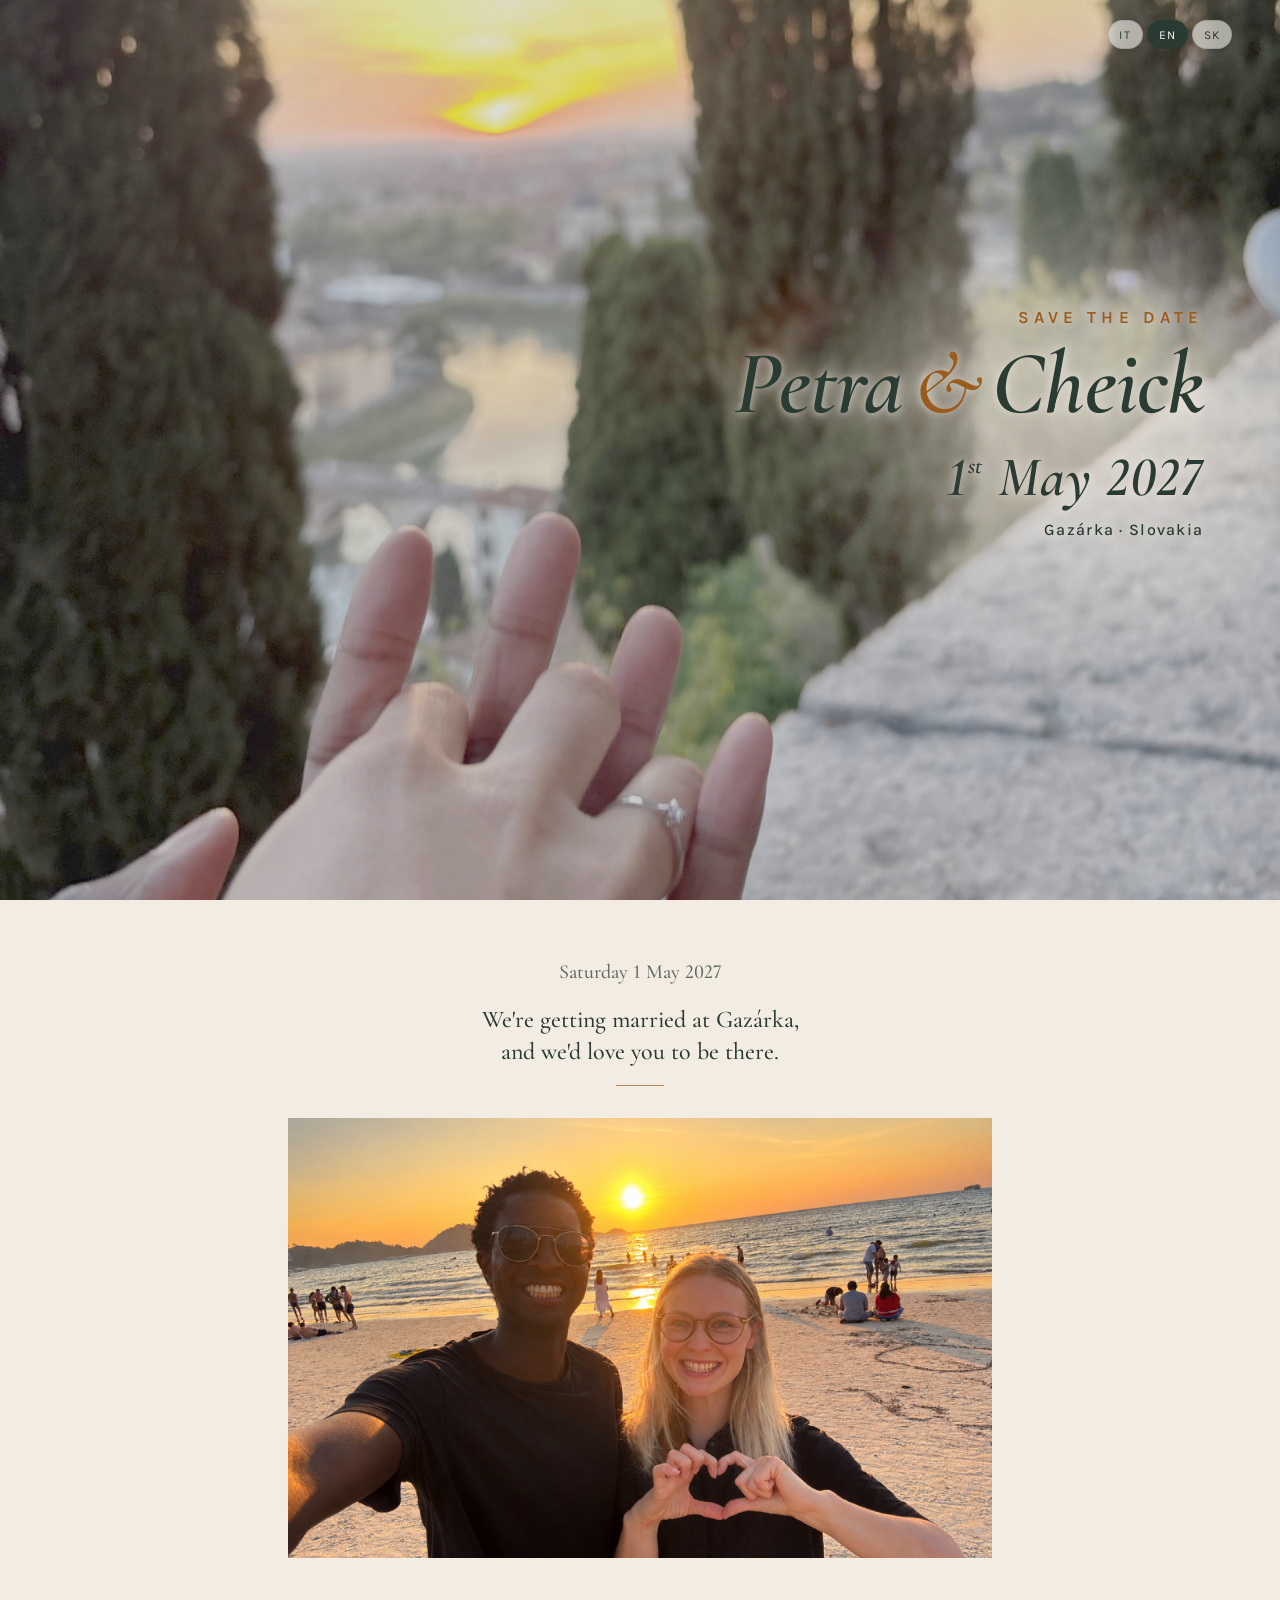
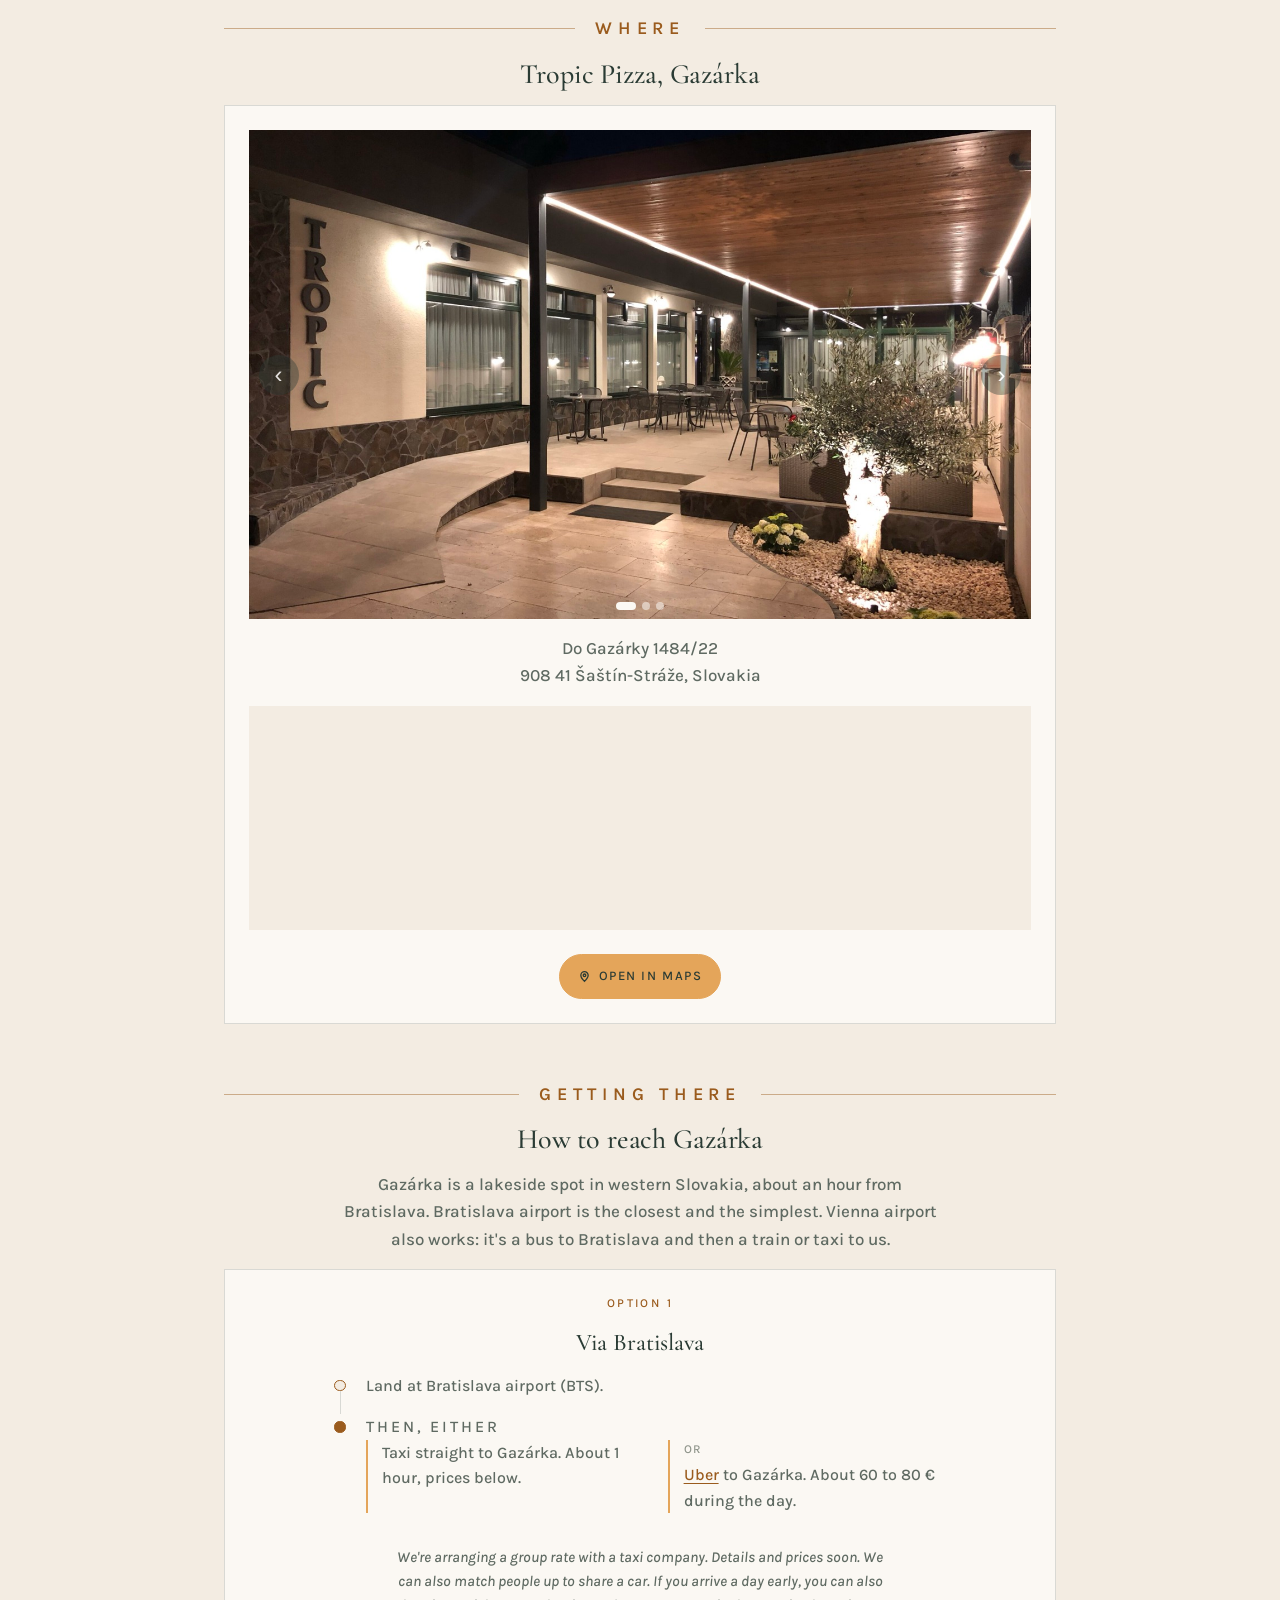
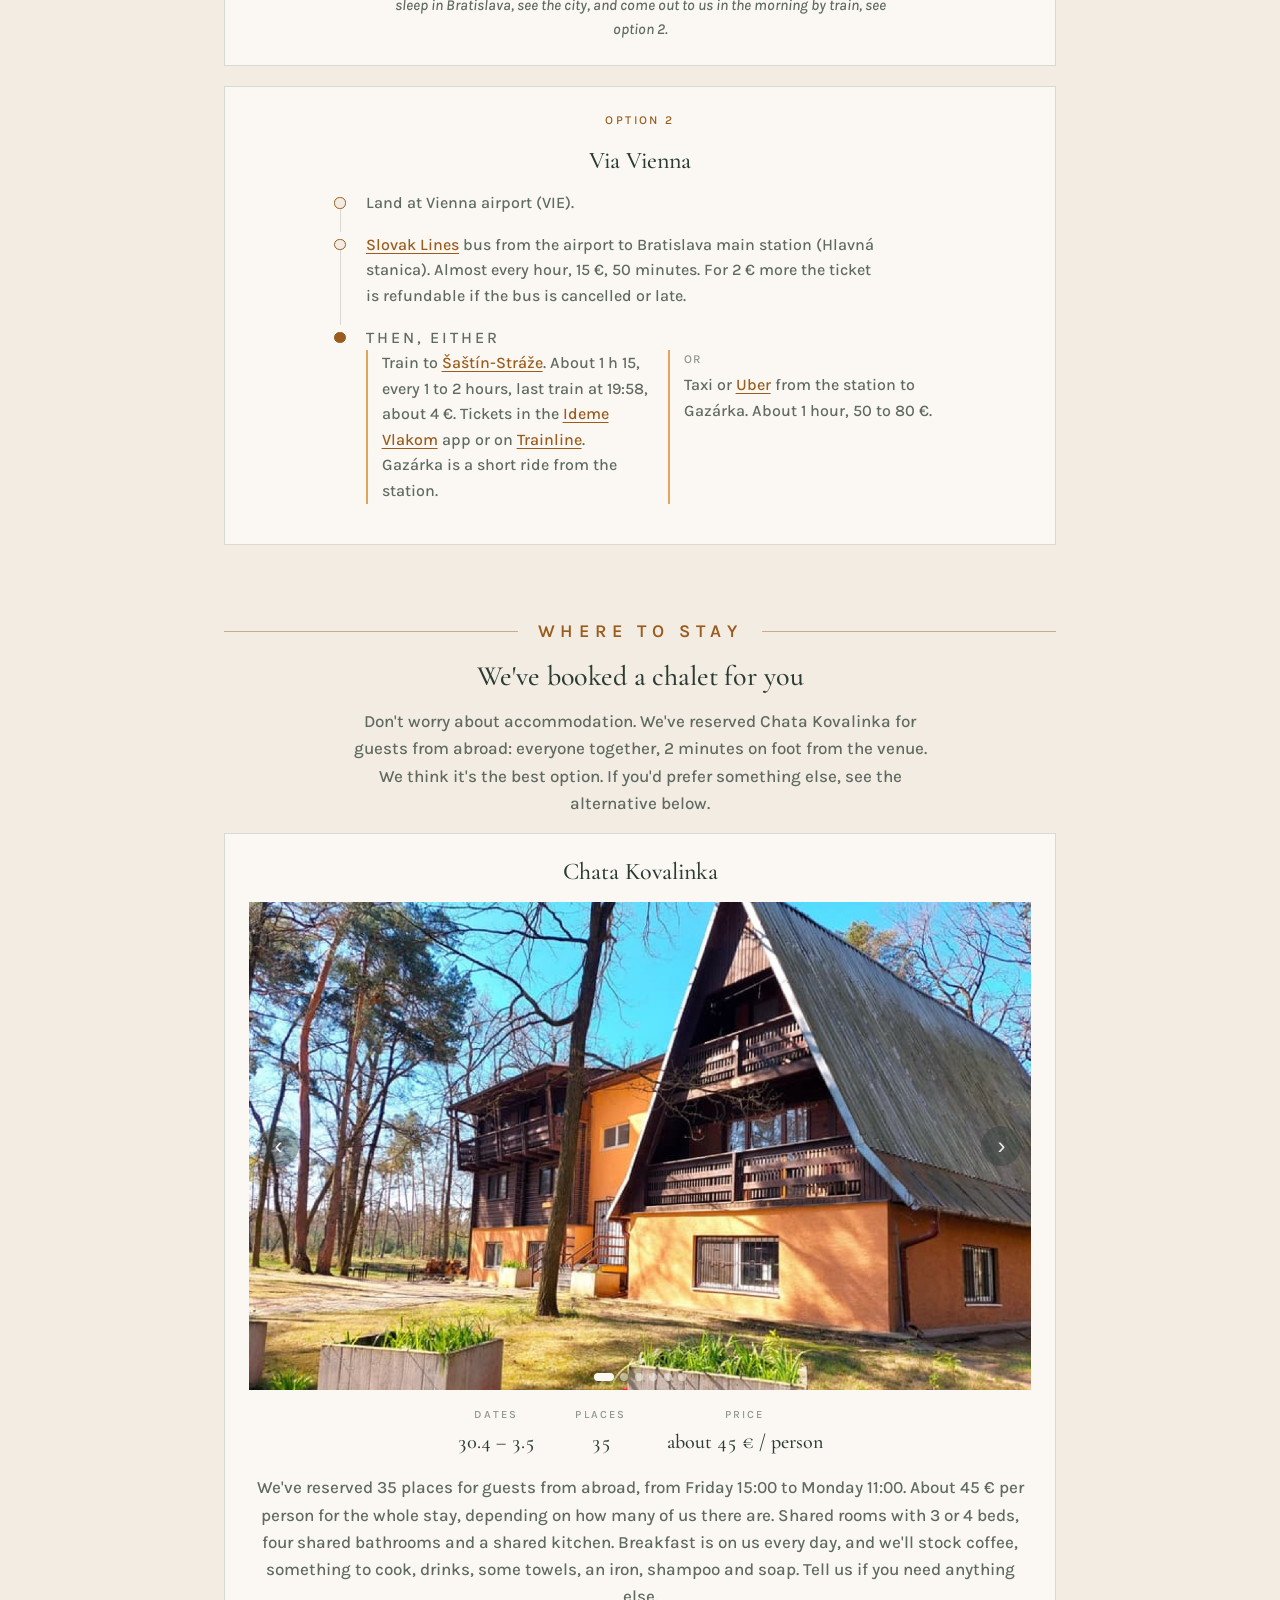
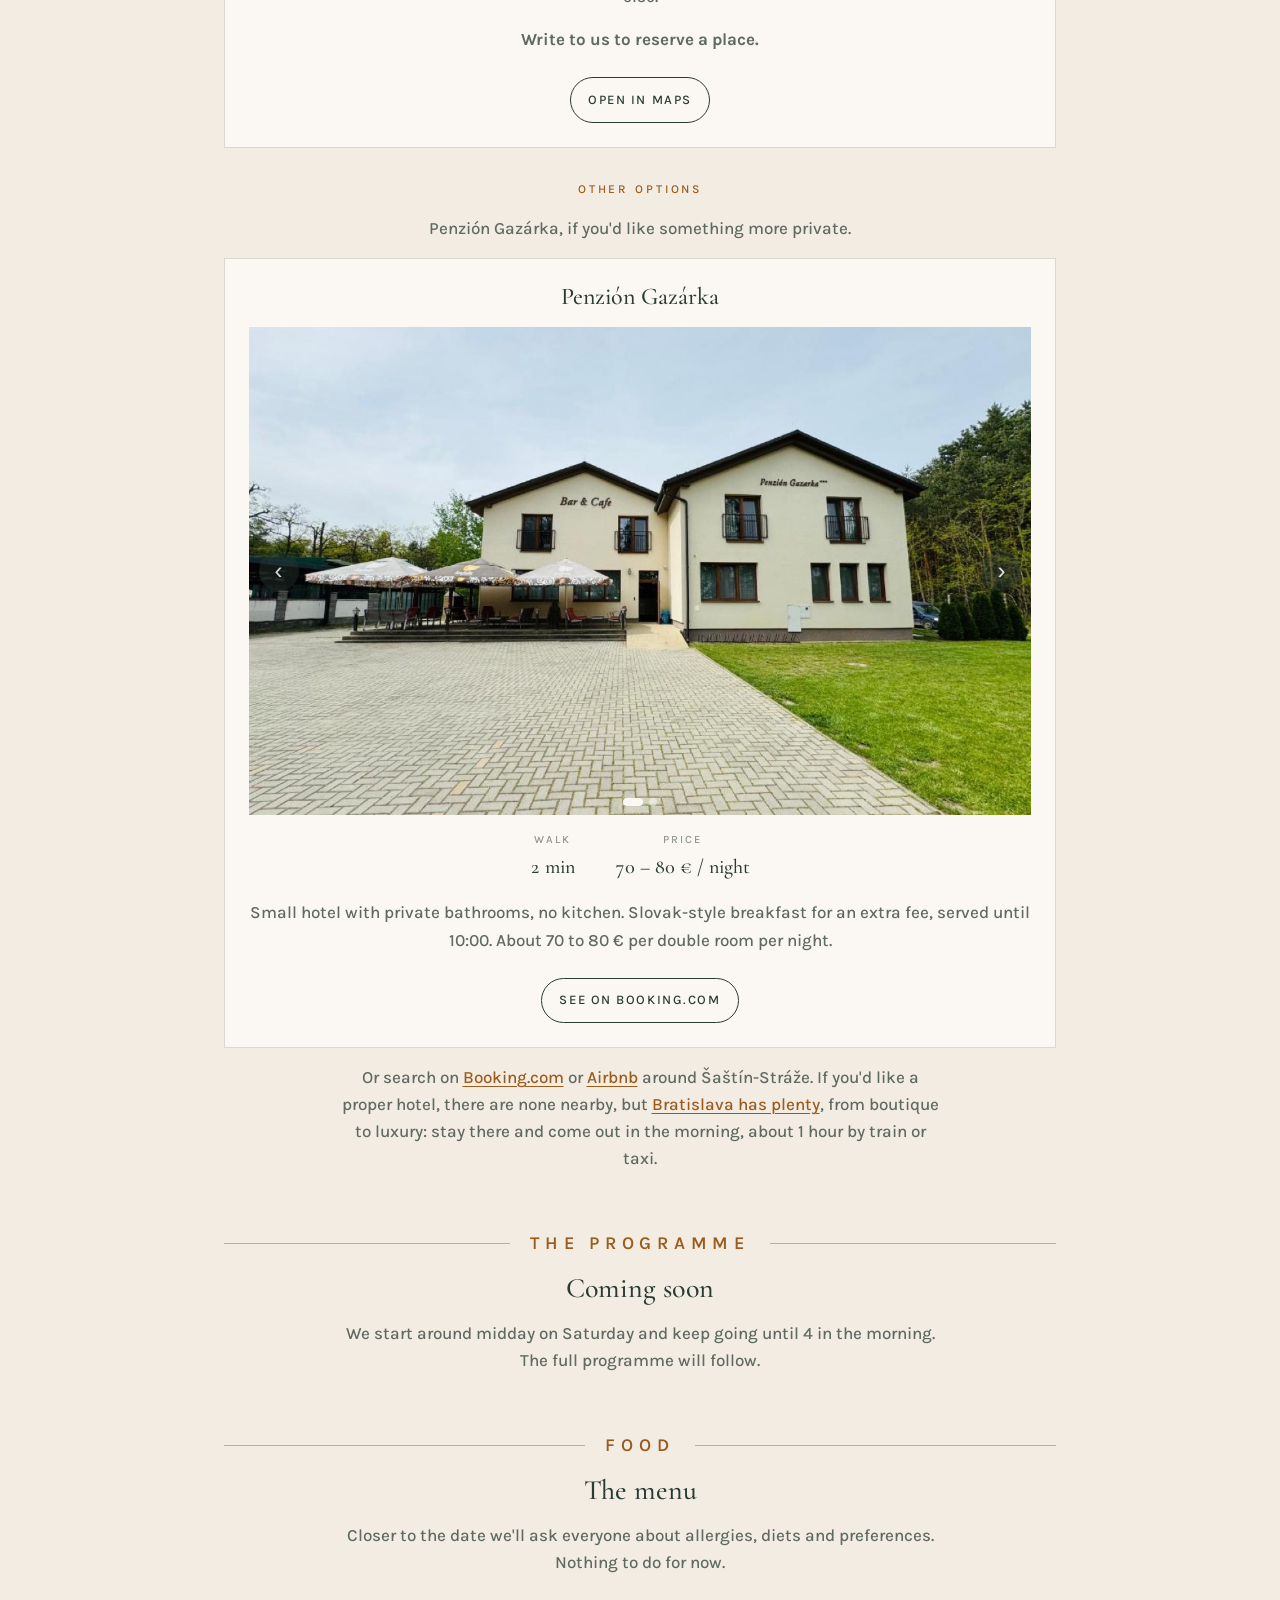
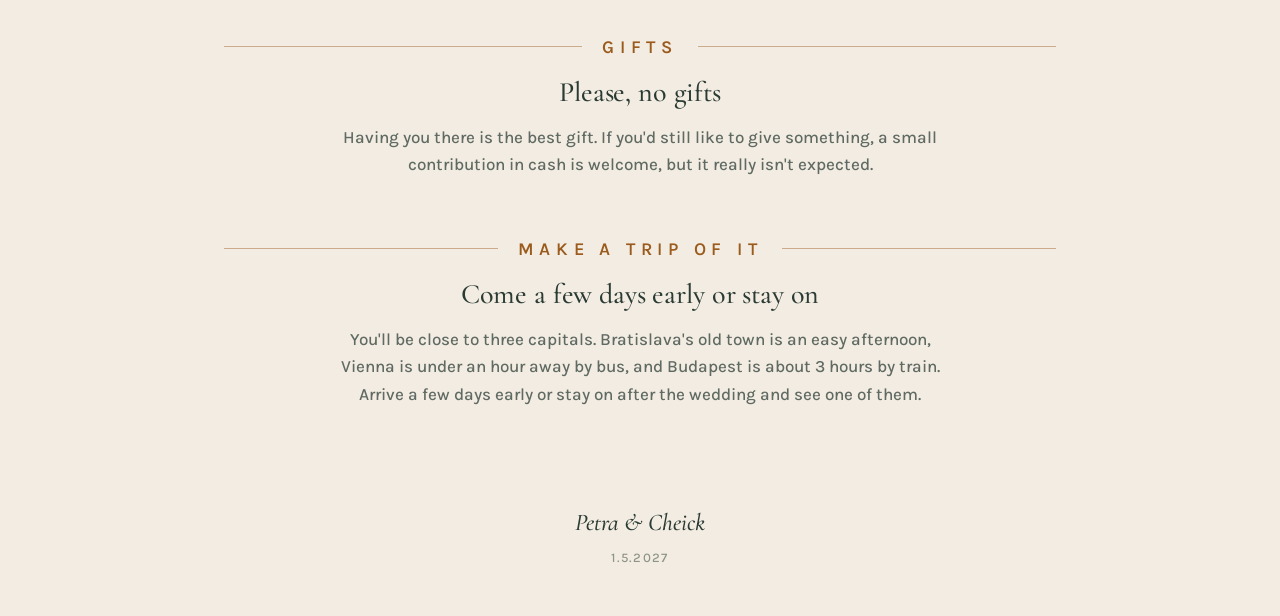
==== index.html @ 66551ebd "Venue, travel, accommodation, programme, menu, dress code and gifts; per-language pages" ====
<!DOCTYPE html>
<html lang="en">
<head>
<meta charset="utf-8">
<meta name="viewport" content="width=device-width, initial-scale=1, viewport-fit=cover">
<!--ARTIFACT-START-->
<title>Petra & Cheick</title>
<link rel="preconnect" href="https://fonts.googleapis.com">
<link rel="stylesheet" href="https://fonts.googleapis.com/css2?family=Cormorant+Garamond:ital,wght@0,400;0,500;0,600;1,400;1,500;1,600&family=Karla:wght@400;500;600&display=swap">
<style>
/* Single light theme by design: sunset over the cypresses. */
:root{
  --mist:#F3ECE2; --paper:#FBF8F3; --ink:#2A3B34; --muted:#5F6A62; --dim:#8E948A;
  --gold:#E4A55A; --gold-ink:#9A5B1D; --line:rgba(42,59,52,.16);
  --display:'Cormorant Garamond',Georgia,'Times New Roman',serif;
  --body:'Karla',system-ui,-apple-system,sans-serif;
  color-scheme:light;
}
*{box-sizing:border-box}
html{height:100%}
body{margin:0;background:var(--mist);color:var(--ink);font-family:var(--body);font-size:1.0625rem;font-weight:500;line-height:1.6;-webkit-font-smoothing:antialiased}
a{color:inherit}
img{max-width:100%}
[hidden]{display:none!important}
figure{margin:0}
.gutter{padding-inline:clamp(16px,5vw,48px)}

.top{position:absolute;inset:0 0 auto 0;z-index:2;display:flex;justify-content:space-between;align-items:center;padding-block:1.25rem;padding-inline:clamp(16px,5vw,48px)}
.mono{font-family:var(--body);font-size:.75rem;font-weight:600;letter-spacing:.18em;text-transform:uppercase;color:var(--muted)}
.langs{display:flex;gap:.25rem}
.langs button{appearance:none;border:1px solid var(--line);background:rgba(251,248,243,.6);color:var(--ink);padding:.4rem .65rem;border-radius:999px;cursor:pointer;font-family:var(--body);font-size:.75rem;letter-spacing:.14em;backdrop-filter:blur(6px)}
.langs button[aria-pressed="true"]{background:var(--ink);color:var(--paper);border-color:var(--ink)}
.langs button:focus-visible,.btn:focus-visible{outline:2px solid var(--gold-ink);outline-offset:2px}

.eyebrow{margin:0;font-family:var(--body);font-size:1.0625rem;font-weight:600;letter-spacing:.3em;text-transform:uppercase;color:var(--gold-ink)}
h1{margin:0;font-family:var(--display);font-weight:600;font-style:italic;font-size:clamp(3.25rem,10vw,6.5rem);line-height:1;letter-spacing:-.01em;text-wrap:balance}
h1 .amp{font-style:italic;font-weight:500;color:var(--gold-ink);padding-inline:.12em}
.date{margin:.75rem 0 0;font-family:var(--display);font-weight:600;font-style:italic;font-size:clamp(2.25rem,6vw,3.5rem);line-height:1;letter-spacing:.02em;font-variant-numeric:lining-nums;font-feature-settings:"lnum" 1}
.date sup{font-size:.42em;vertical-align:baseline;position:relative;top:-.9em;letter-spacing:0;margin-right:.08em}
.place{margin:.25rem 0 0;font-size:1rem;font-weight:500;letter-spacing:.08em;color:var(--muted)}
.long{margin:0;font-family:var(--display);font-size:1.25rem;font-weight:500;color:var(--muted);font-variant-numeric:lining-nums;font-feature-settings:"lnum" 1}

main{max-width:40rem;margin:0 auto;padding-block:3.5rem 4rem;display:grid;gap:3.5rem}
section{display:grid;gap:1rem}
h2{margin:0;font-family:var(--display);font-weight:500;font-size:1.75rem;line-height:1.1;letter-spacing:-.005em;text-wrap:balance;text-align:center}
main section>.label{font-size:1.125rem;letter-spacing:.32em;text-align:center;display:flex;align-items:center;gap:1.25rem}
main section>.label::before,main section>.label::after{content:"";flex:1;height:1px;background:var(--gold-ink);opacity:.45;min-width:1.5rem}
main section>.lead{text-align:center;justify-self:center}
.label{margin:0;font-size:.8125rem;font-weight:600;letter-spacing:.24em;text-transform:uppercase;color:var(--gold-ink)}
.intro{margin:0;font-family:var(--display);font-size:1.5rem;line-height:1.35;font-weight:500;text-align:center;max-width:32ch;justify-self:center;text-wrap:balance}
.rule{width:3rem;height:1px;background:var(--gold-ink);justify-self:center;opacity:.7}
.soon{margin:0;font-weight:500;text-align:center;color:var(--muted);max-width:40ch;justify-self:center}
.photo{display:block;width:100%;height:100%;object-fit:cover}
figcaption{font-size:.75rem;letter-spacing:.2em;text-transform:uppercase;color:var(--dim);margin-top:.75rem;text-align:center}

.stops{list-style:none;margin:.5rem 0 0;padding:0;display:grid}
.stop{display:grid;grid-template-columns:1.25rem minmax(0,1fr);gap:0 1rem;position:relative;padding-bottom:1.75rem}
.stop:last-child{padding-bottom:0}
.stop .dot{width:.7rem;height:.7rem;border-radius:50%;border:1.5px solid var(--gold-ink);background:var(--mist);margin-top:.45rem;justify-self:center;position:relative;z-index:1}
.stop.end .dot{background:var(--gold-ink)}
.stop::before{content:"";position:absolute;left:calc(.625rem - .5px);top:1rem;bottom:0;width:1px;background:var(--line)}
.stop:last-child::before{display:none}
.stop .head{display:flex;flex-wrap:wrap;align-items:baseline;gap:.25rem .6rem}
.stop .code{font-family:var(--display);font-size:1.5rem;font-weight:500;letter-spacing:.04em}
.stop .arrow{color:var(--gold-ink)}
.stop .alt{font-size:.75rem;letter-spacing:.14em;text-transform:uppercase;color:var(--dim)}
.stop p{margin:.15rem 0 0;color:var(--muted);max-width:52ch}
.links{display:flex;flex-wrap:wrap;gap:.6rem;margin-top:.5rem}
.btn{display:inline-flex;align-items:center;gap:.5rem;text-decoration:none;font-size:.8125rem;letter-spacing:.12em;text-transform:uppercase;padding:.7rem 1.1rem;border:1px solid var(--ink);border-radius:999px;color:var(--ink);transition:background .2s,color .2s}
.btn:hover{background:var(--ink);color:var(--paper)}
.btn.primary{background:var(--gold);color:var(--ink);border-color:var(--gold)}
.btn.primary:hover{background:var(--gold-ink);border-color:var(--gold-ink);color:var(--paper)}
.btn svg{width:1em;height:1em}
.card{border:1px solid var(--line);background:var(--paper);padding:1.5rem;display:grid;gap:1rem}
.card .name{margin:0;font-family:var(--display);font-size:1.75rem;font-weight:400}
.facts{display:flex;flex-wrap:wrap;gap:1rem 2.5rem;margin:0;padding:0}
.facts div{display:grid;gap:.15rem}
.facts dt{font-size:.6875rem;letter-spacing:.2em;text-transform:uppercase;color:var(--dim);margin:0}
.facts dd{margin:0;font-family:var(--display);font-size:1.5rem;font-variant-numeric:tabular-nums}
.card p{margin:0;color:var(--muted)}

/* Details: venue, travel options, stay cards */
.lead{margin:0;color:var(--muted);max-width:60ch}
.sub{margin:1rem 0 0;font-size:.75rem;letter-spacing:.24em;text-transform:uppercase;color:var(--gold-ink)}
.addr{margin:0;color:var(--muted);text-align:center}
.card{text-align:center}
.card .facts,.card .links{justify-content:center}
.opt .stops{text-align:left;max-width:62ch;margin-inline:auto;width:100%}
.opt .note{text-align:center;max-width:62ch;margin-inline:auto}
main section>.lead,main section>.sub{text-align:center;justify-self:center}
.map{width:100%;height:14rem;overflow:hidden;background:var(--mist)}
.map iframe{display:block;width:100%;height:100%;border:0}
.two{display:grid;gap:1.25rem}
.opt h3,.stay h3{margin:0;font-family:var(--display);font-weight:500;font-size:1.5rem;line-height:1.15}
.opt .kicker{margin:0;font-size:.75rem;letter-spacing:.2em;text-transform:uppercase;color:var(--gold-ink)}
.opt .stops{margin-top:0}
.opt .stop{padding-bottom:1rem}
.opt .stop p{font-size:1rem}
.note{margin:0;font-size:.9375rem;color:var(--dim);font-style:italic}
.either{margin:.1rem 0 .5rem;font-size:.75rem;letter-spacing:.18em;text-transform:uppercase;color:var(--gold-ink)}
.branches{display:grid;gap:.75rem}
.branch{position:relative;border-left:2px solid var(--gold);padding-left:.85rem}
.branch p{margin:0}
.orw{display:block;font-size:.75rem;letter-spacing:.14em;text-transform:uppercase;color:var(--dim);margin-bottom:.2rem}
@media (min-width:641px){.branches{grid-template-columns:1fr 1fr;gap:1.25rem}}
.opt a,.lead a{color:var(--gold-ink);text-decoration-thickness:1px;text-underline-offset:3px}
.strip{display:grid;grid-template-columns:repeat(3,minmax(0,1fr));gap:.4rem}
.strip img{display:block;width:100%;aspect-ratio:1;object-fit:cover}
.strip.n2{grid-template-columns:repeat(2,minmax(0,1fr))}
.strip.n1{grid-template-columns:1fr}
.strip.n1 img{aspect-ratio:3/2}
.slides{display:block;position:relative;aspect-ratio:16/10;overflow:hidden;background:var(--mist)}
.slides img{position:absolute;inset:0;width:100%;height:100%;aspect-ratio:auto;object-fit:cover;opacity:0;transition:opacity .8s ease}
.slides img.on{opacity:1}
.dots{position:absolute;left:0;right:0;bottom:.6rem;display:flex;justify-content:center;gap:.4rem;z-index:1}
.dots button{appearance:none;border:0;width:.5rem;height:.5rem;border-radius:999px;background:rgba(251,248,243,.55);padding:0;cursor:pointer}
.dots button.on{background:var(--paper);width:1.25rem}
.sl-nav{position:absolute;top:50%;transform:translateY(-50%);z-index:1;appearance:none;border:0;width:2.5rem;height:2.5rem;border-radius:999px;background:rgba(42,59,52,.45);color:#fff;font-size:1.5rem;line-height:1;display:grid;place-items:center;cursor:pointer;opacity:.85}
.sl-nav:hover{background:rgba(42,59,52,.7)}
.sl-prev{left:.6rem}.sl-next{right:.6rem}
@media (prefers-reduced-motion:reduce){.slides img{transition:none}}
.strip.n2 img{aspect-ratio:3/2}
.venue-strip{grid-template-columns:repeat(3,minmax(0,1fr));gap:.5rem}
.venue-strip img{aspect-ratio:3/2}
.strip img{cursor:zoom-in}
.lightbox{position:fixed;inset:0;z-index:50;background:rgba(20,30,27,.9);display:grid;place-items:center;padding:1rem;cursor:zoom-out}
.lightbox img{max-width:100%;max-height:100%;object-fit:contain;box-shadow:0 20px 60px rgba(0,0,0,.5)}
.lightbox button{position:absolute;appearance:none;border:0;background:rgba(251,248,243,.15);color:#fff;width:2.75rem;height:2.75rem;border-radius:999px;font-size:1.5rem;line-height:1;cursor:pointer;display:grid;place-items:center}
.lightbox button:hover{background:rgba(251,248,243,.3)}
.lb-close{top:calc(env(safe-area-inset-top,0px) + .75rem);right:.75rem}
.lb-nav{top:50%;transform:translateY(-50%)}
.lb-prev{left:.75rem}.lb-next{right:.75rem}
.lb-count{position:absolute;bottom:calc(env(safe-area-inset-bottom,0px) + 1rem);left:50%;transform:translateX(-50%);color:rgba(255,255,255,.8);font-size:.8125rem;letter-spacing:.14em}
.lightbox img{user-select:none;-webkit-user-drag:none;touch-action:pan-y}
@media (max-width:640px){
  h2{font-size:1.5rem}
  main section>.label{font-size:.9375rem;gap:.75rem;letter-spacing:.24em}
  .venue-strip{grid-template-columns:1fr 1fr}
  .venue-strip img:first-child{grid-column:1/-1;aspect-ratio:16/10}
  .strip.n2{grid-template-columns:1fr}
}
.stay .facts dd{font-size:1.25rem}

footer{font-variant-numeric:lining-nums;font-feature-settings:"lnum" 1;text-align:center;padding-block:2rem 3rem;display:grid;gap:.35rem;color:var(--dim);font-size:.8125rem;letter-spacing:.1em}
footer .n{font-family:var(--display);font-size:1.5rem;font-style:italic;color:var(--ink);letter-spacing:0}
@media (max-width:480px){ .card{padding:1.25rem} }

/* Hero. Phones: the ring photo fills the screen with the text on the sky.
   Wider screens: text centred on the left, the whole ring photo on the right. */
.hero{position:relative;height:100vh;height:100svh;min-height:34rem;display:grid;align-content:start;justify-items:center;text-align:center;overflow:hidden;isolation:isolate}
.hero .pic{position:absolute;inset:0;margin:0;z-index:-2}
.hero .bg{display:block;width:100%;height:100%;object-fit:cover;object-position:50% 100%}
.hero::before{content:"";position:absolute;inset:0;z-index:-1;background:linear-gradient(180deg,rgba(243,236,226,.9) 0%,rgba(243,236,226,.6) 24%,rgba(243,236,226,0) 46%)}
.hero .place{color:var(--ink)}
.hero .inner{padding-block:5.5rem 0;display:grid;gap:.5rem;justify-items:center;text-shadow:0 0 28px rgba(243,236,226,.95),0 0 10px rgba(243,236,226,.8)}
main.wide{max-width:58rem}
.pair{display:grid;gap:2rem}
.pair .text{display:grid;gap:1rem;justify-items:center;text-align:center}
/* Phones: ring hero with the names, info, beach photo, signature.
   Wide: beach hero with the names, ring photo beside the info, signature. */
.pair .ring{display:none}
main .beach{aspect-ratio:4/3;overflow:hidden}
@media (min-width:641px){
  .hero{align-content:center;justify-items:end;text-align:right}
  .hero::before{background:radial-gradient(ellipse 26% 30% at 84% 47%,rgba(243,236,226,.6) 0%,rgba(243,236,226,.3) 55%,rgba(243,236,226,0) 100%)}
  .hero .inner{padding:0 clamp(2rem,6vw,6rem) 6vh 0;max-width:40rem;justify-items:end}
  .hero h1{font-size:clamp(3.25rem,7vw,6rem)}
  .hero .bg{filter:brightness(1.2) saturate(1.08)}
  .top .mono{display:none}
  .top{justify-content:flex-end}
  main .beach{display:none}
  .pair{grid-template-columns:1fr;gap:2rem}
  .pair .ring{display:block;aspect-ratio:16/10;overflow:hidden;order:1;width:100%;max-width:44rem;margin-inline:auto}
  .pair .text{justify-items:center;text-align:center}
  .two{grid-template-columns:1fr 1fr;align-items:start}
  #options{grid-template-columns:1fr}
  #stays,#stays2{grid-template-columns:1fr}
  #stays .strip{grid-template-columns:repeat(6,minmax(0,1fr))}
}
</style>
</head><body>
<header class="top">
  <span class="mono" id="topNames"></span>
  <nav class="langs" id="langs" aria-label="Language">
    <button type="button" data-lang="it" aria-pressed="false">IT</button>
    <button type="button" data-lang="en" aria-pressed="false">EN</button>
    <button type="button" data-lang="sk" aria-pressed="false">SK</button>
  </nav>
</header>

<section class="hero">
  <div class="inner gutter">
    <p class="eyebrow" data-t="eyebrow"></p>
    <h1 id="names"></h1>
    <p class="date" id="dateShort"></p>
    <p class="place" data-t="place"></p>
  </div>
  <figure class="pic"><img class="bg" src="img/sunset.jpg" alt=""></figure>
</section>

<main class="gutter wide">
  <section class="pair">
    <figure class="ring"><img class="photo" src="img/beach-fixed.jpg" alt=""></figure>
    <div class="text">
      <p class="long" id="dateLong"></p>
      <p class="intro" data-t="intro"></p>
      <div class="rule"></div>
    </div>
  </section>
  <figure class="beach"><img class="photo" src="img/beach-fixed.jpg" alt=""></figure>

  <section id="venue">
    <p class="label" data-t="venueLabel"></p>
    <h2 data-t="venueTitle"></h2>
    <div class="card">
      <div class="strip slides"><img src="img/venue-3.jpg" alt="" class="on"><img src="img/venue-1.jpg" alt="" loading="lazy"><img src="img/venue-2.jpg" alt="" loading="lazy"><button type="button" class="sl-nav sl-prev" aria-label="Previous">‹</button><button type="button" class="sl-nav sl-next" aria-label="Next">›</button><div class="dots"><button type="button" data-k="0" class="on" aria-label="1"></button><button type="button" data-k="1" aria-label="2"></button><button type="button" data-k="2" aria-label="3"></button></div></div>
      <p class="addr">Do Gazárky 1484/22<br>908 41 Šaštín-Stráže, Slovakia</p>
      <div class="map"><iframe src="https://www.google.com/maps/embed?pb=!1m18!1m12!1m3!1d2636.945139413708!2d17.134140143382478!3d48.63003185480088!2m3!1f0!2f0!3f0!3m2!1i1024!2i768!4f13.1!3m3!1m2!1s0x476ccec754f8be9d%3A0x29570f6d9a2a2ad!2sTropic%20Pizza!5e0!3m2!1sen!2sat!4v1792331296991!5m2!1sen!2sat" loading="lazy" referrerpolicy="strict-origin-when-cross-origin" allowfullscreen title="Map"></iframe></div>
      <div class="links"><a class="btn primary" id="mapVenue" target="_blank" rel="noopener"><svg viewBox="0 0 16 16" fill="none" stroke="currentColor" stroke-width="1.6"><path d="M8 14s-4.5-4.2-4.5-7.5a4.5 4.5 0 0 1 9 0C12.5 9.8 8 14 8 14z"/><circle cx="8" cy="6.5" r="1.6"/></svg><span data-t="mapBtn"></span></a></div>
    </div>
  </section>

  <section id="travel" class="abroad">
    <p class="label" data-t="travelLabel"></p>
    <h2 data-t="travelTitle"></h2>
    <p class="lead" data-t="travelIntro"></p>
    <div class="two" id="options"></div>
    <div class="links" hidden>
      <a class="btn" id="stationLink" target="_blank" rel="noopener"><svg viewBox="0 0 16 16" fill="none" stroke="currentColor" stroke-width="1.6"><path d="M8 14s-4.5-4.2-4.5-7.5a4.5 4.5 0 0 1 9 0C12.5 9.8 8 14 8 14z"/><circle cx="8" cy="6.5" r="1.6"/></svg><span data-t="stationBtn"></span></a>
    </div>
    <p class="lead" data-t="travelOutro"></p>
  </section>

  <section id="local" class="local">
    <p class="label" data-t="travelLabel"></p>
    <h2 data-t="travelTitle"></h2>
    <p class="lead" id="localTravel"></p>
    <div class="links" hidden><a class="btn primary" id="stationLink2" target="_blank" rel="noopener"><svg viewBox="0 0 16 16" fill="none" stroke="currentColor" stroke-width="1.6"><path d="M8 14s-4.5-4.2-4.5-7.5a4.5 4.5 0 0 1 9 0C12.5 9.8 8 14 8 14z"/><circle cx="8" cy="6.5" r="1.6"/></svg><span data-t="stationBtn"></span></a></div>
  </section>

  <section id="stay">
    <p class="label" data-t="stayLabel"></p>
    <h2 data-t="stayTitle"></h2>
    <p class="lead abroad" data-t="stayIntro"></p>
    <div class="two" id="stays"></div>
    <p class="sub abroad" data-t="stayAlt"></p>
    <p class="lead abroad" id="stayAltText"></p>
    <div class="two" id="stays2"></div>
    <p class="lead abroad" id="stayMore"></p>
  </section>

  <section id="program">
    <p class="label" data-t="progLabel"></p>
    <h2 data-t="progTitle"></h2>
    <p class="lead" data-t="progText"></p>
  </section>

  <section id="menu">
    <p class="label" data-t="menuLabel"></p>
    <h2 data-t="menuTitle"></h2>
    <p class="lead" data-t="menuText"></p>
  </section>

  <section id="gifts">
    <p class="label" data-t="giftLabel"></p>
    <h2 data-t="giftTitle"></h2>
    <p class="lead" data-t="giftText"></p>
  </section>

  <section id="ideas" class="abroad">
    <p class="label" data-t="ideasLabel"></p>
    <h2 data-t="ideasTitle"></h2>
    <p class="lead" data-t="ideasText"></p>
  </section>
</main>

<div class="lightbox" id="lightbox" hidden><button type="button" class="lb-close" id="lbClose" aria-label="Close">×</button><button type="button" class="lb-nav lb-prev" id="lbPrev" aria-label="Previous">‹</button><img id="lbImg" src="" alt=""><button type="button" class="lb-nav lb-next" id="lbNext" aria-label="Next">›</button><span class="lb-count" id="lbCount"></span></div>

<footer>
  <span class="n" id="fNames"></span>
  <span id="fDate"></span>
</footer>

<script>
// ---- Edit these ----
const CONFIG = {
  names: ["Petra", "Cheick"],
  date: new Date(2027, 4, 1),            // 1 May 2027 (month is 0-based)
  maps: {
    venue: "https://maps.app.goo.gl/35SjaaBctbu8KHAPA",
    station: "https://maps.app.goo.gl/YXfyM3RzLKd5Nks98",
    kovalinka: "https://maps.app.goo.gl/BATRRxTWzp5rVxjc9"
  },
  booking: { penzion: "https://www.booking.com/Share-Sb28KL" },
  photos: {
    chata: ["img/chata-1.jpg","img/chata-2.jpg","img/chata-3.jpg","img/chata-4.jpg","img/chata-5.jpg","img/chata-6.jpg"],
    penzion: ["img/penzion-1.jpg","img/penzion-2.jpg"]
  }
};
const T = {
  en:{ locale:"en-GB", eyebrow:"Save the date", dateHero:"1<sup>st</sup> May 2027", place:"Gazárka · Slovakia",
    intro:"We're getting married at Gazárka, and we'd love you to be there.",
    mapBtn:"Open in Maps", orLabel:"Then, either", orWord:"or", bookBtn:"See on Booking.com", stationBtn:"Train station in Maps",
    venueLabel:"Where", venueTitle:"Tropic Pizza, Gazárka",
    giftLabel:"Gifts", giftTitle:"Please, no gifts", giftText:"Having you there is the best gift. If you'd still like to give something, a small contribution in cash is welcome, but it really isn't expected.",
    progLabel:"The programme", progTitle:"Coming soon", progText:"We start around midday on Saturday and keep going until 4 in the morning. The full programme will follow.",
    menuLabel:"Food", menuTitle:"The menu", menuText:"Closer to the date we'll ask everyone about allergies, diets and preferences. Nothing to do for now.",
    travelLabel:"Getting there", travelTitle:"How to reach Gazárka",
    travelIntro:"Gazárka is a lakeside spot in western Slovakia, about an hour from Bratislava. Bratislava airport is the closest and the simplest. Vienna airport also works: it's a bus to Bratislava and then a train or taxi to us.",
    opt1:{ kicker:"Option 1", title:"Via Bratislava",
      steps:[
        "Land at Bratislava airport (BTS).",
        {or:[
          "Taxi straight to Gazárka. About 1 hour, prices below.",
          "<a href='https://www.uber.com' target='_blank' rel='noopener'>Uber</a> to Gazárka. About 60 to 80 € during the day."
        ]}
      ],
      note:"We're arranging a group rate with a taxi company. Details and prices soon. We can also match people up to share a car. If you arrive a day early, you can also sleep in Bratislava, see the city, and come out to us in the morning by train, see option 2."},
    opt2:{ kicker:"Option 2", title:"Via Vienna",
      steps:[
        "Land at Vienna airport (VIE).",
        "<a href='https://www.slovaklines.sk/en/slovakia/destinations-and-experiences/vienna/' target='_blank' rel='noopener'>Slovak Lines</a> bus from the airport to Bratislava main station (Hlavná stanica). Almost every hour, 15 €, 50 minutes. For 2 € more the ticket is refundable if the bus is cancelled or late.",
        {or:[
          "Train to <a href='https://maps.app.goo.gl/YXfyM3RzLKd5Nks98' target='_blank' rel='noopener'>Šaštín-Stráže</a>. About 1 h 15, every 1 to 2 hours, last train at 19:58, about 4 €. Tickets in the <a href='https://apps.apple.com/de/app/ideme-vlakom/id1465574367?l=en-GB' target='_blank' rel='noopener'>Ideme Vlakom</a> app or on <a href='https://www.thetrainline.com' target='_blank' rel='noopener'>Trainline</a>. Gazárka is a short ride from the station.",
          "Taxi or <a href='https://www.uber.com' target='_blank' rel='noopener'>Uber</a> from the station to Gazárka. About 1 hour, 50 to 80 €."
        ]}
      ],
      note:""},
    travelOutro:"",
    localTravel:"",
    ideasLabel:"Make a trip of it", ideasTitle:"Come a few days early or stay on",
    ideasText:"You'll be close to three capitals. Bratislava's old town is an easy afternoon, Vienna is under an hour away by bus, and Budapest is about 3 hours by train. Arrive a few days early or stay on after the wedding and see one of them.",
    stayLabel:"Where to stay", stayTitle:"We've booked a chalet for you",
    stayIntro:"Don't worry about accommodation. We've reserved Chata Kovalinka for guests from abroad: everyone together, 2 minutes on foot from the venue. We think it's the best option. If you'd prefer something else, see the alternative below.", stayAlt:"Other options", stayAltText:"Penzión Gazárka, if you'd like something more private.", stayMore:"Or search on <a href='https://www.booking.com/searchresults.html?ss=%C5%A0a%C5%A1t%C3%ADn-Str%C3%A1%C5%BEe' target='_blank' rel='noopener'>Booking.com</a> or <a href='https://www.airbnb.com/s/%C5%A0a%C5%A1t%C3%ADn-Str%C3%A1%C5%BEe--Slovakia/homes' target='_blank' rel='noopener'>Airbnb</a> around Šaštín-Stráže. If you'd like a proper hotel, there are none nearby, but <a href='https://www.booking.com/searchresults.html?ss=Bratislava' target='_blank' rel='noopener'>Bratislava has plenty</a>, from boutique to luxury: stay there and come out in the morning, about 1 hour by train or taxi.",
    pension:{ title:"Penzión Gazárka", facts:[["Walk","2 min"],["Price","70 – 80 € / night"]],
      text:"Small hotel with private bathrooms, no kitchen. Slovak-style breakfast for an extra fee, served until 10:00. About 70 to 80 € per double room per night.", cta:""},
    chata:{ title:"Chata Kovalinka", facts:[["Dates","30.4 – 3.5"],["Places","35"],["Price","about 45 € / person"]],
      text:"We've reserved 35 places for guests from abroad, from Friday 15:00 to Monday 11:00. About 45 € per person for the whole stay, depending on how many of us there are. Shared rooms with 3 or 4 beds, four shared bathrooms and a shared kitchen. Breakfast is on us every day, and we'll stock coffee, something to cook, drinks, some towels, an iron, shampoo and soap. Tell us if you need anything else.", cta:"Write to us to reserve a place."} },
  it:{ locale:"it-IT", eyebrow:"Segnatevi la data", dateHero:"Sabato 1<sup>o</sup> maggio 2027", place:"Gazárka · Slovacchia",
    intro:"Ci sposiamo a Gazárka e ci piacerebbe tanto avervi con noi.",
    mapBtn:"Apri in Maps", orLabel:"Poi, a scelta", orWord:"oppure", bookBtn:"Vedi su Booking.com", stationBtn:"Stazione in Maps",
    venueLabel:"Dove", venueTitle:"Tropic Pizza, Gazárka",
    giftLabel:"Regali", giftTitle:"Niente regali, per favore", giftText:"Il regalo più bello è avervi con noi. Se proprio volete dare qualcosa, un piccolo contributo in contanti è gradito, ma davvero non è dovuto.",
    progLabel:"Il programma", progTitle:"In arrivo", progText:"Si comincia sabato verso mezzogiorno e si va avanti fino alle 4 del mattino. Il programma completo arriverà più avanti.",
    menuLabel:"Cibo", menuTitle:"Il menù", menuText:"Più avanti chiederemo a tutti allergie, intolleranze e preferenze. Per ora non dovete fare nulla.",
    travelLabel:"Come arrivare", travelTitle:"Come raggiungere Gazárka",
    travelIntro:"Gazárka è una località sul lago nella Slovacchia occidentale, a circa un'ora da Bratislava. Dall'Italia ci sono due strade comode, più una per i temerari. L'opzione 1 è la più semplice e vi lascia più vicino. L'opzione 2 passa da Vienna, utile se volete vedere anche la città.",
    opt1:{ kicker:"Opzione 1", title:"Via Bratislava",
      steps:[
        "Volo <a href='https://www.ryanair.com' target='_blank' rel='noopener'>Ryanair</a> da Milano Malpensa (MXP) a Bratislava (BTS). Per esempio venerdì 30 aprile, 21:35 → 23:05, ideale per chi ha poche ferie, al momento circa 35 € senza bagaglio. Altri voli lunedì 26, martedì 27 e giovedì 29 aprile, uno al giorno.",
        "Atterrate a Bratislava.",
        {or:[
          "Taxi diretto a Gazárka. Circa 1 ora, prezzi qui sotto.",
          "<a href='https://www.uber.com' target='_blank' rel='noopener'>Uber</a> fino a Gazárka. Circa 60 – 80 € di giorno."
        ]}
      ],
      note:"Stiamo trattando una tariffa di gruppo con una compagnia di taxi. Dettagli e prezzi presto. Possiamo anche mettervi in contatto per condividere l'auto. Se arrivate un giorno prima, potete anche dormire a Bratislava, vedere la città e raggiungerci la mattina in treno, vedi opzione 2."},
    opt2:{ kicker:"Opzione 2", title:"Via Vienna",
      steps:[
        "Volo per Vienna (VIE): <a href='https://www.easyjet.com' target='_blank' rel='noopener'>easyJet</a> da Milano Linate (LIN), <a href='https://www.ryanair.com' target='_blank' rel='noopener'>Ryanair</a> da Milano Malpensa (MXP) o Bergamo Orio al Serio (BGY). Consigliamo 08:55 BGY → 10:20, 09:45 MXP → 11:15, oppure venerdì 30 aprile 13:25 LIN → 14:50. C'è anche un volo 17:15 → 18:40, ma arrivereste tardi e la sera non ci sono più treni.",
        "Bus <a href='https://www.slovaklines.sk/en/slovakia/destinations-and-experiences/vienna/' target='_blank' rel='noopener'>Slovak Lines</a> dall'aeroporto alla stazione centrale di Bratislava (Hlavná stanica). Quasi ogni ora, 15 €, 50 minuti. Con 2 € in più il biglietto è rimborsabile in caso di cancellazione o ritardo.",
        {or:[
          "Treno per <a href='https://maps.app.goo.gl/YXfyM3RzLKd5Nks98' target='_blank' rel='noopener'>Šaštín-Stráže</a>. Circa 1 h 15, ogni 1 o 2 ore, ultimo treno alle 19:58, circa 4 €. Biglietti sull'app <a href='https://apps.apple.com/de/app/ideme-vlakom/id1465574367?l=en-GB' target='_blank' rel='noopener'>Ideme Vlakom</a> o su <a href='https://www.thetrainline.com' target='_blank' rel='noopener'>Trainline</a>. Dalla stazione Gazárka è a pochi minuti.",
          "Taxi o <a href='https://www.uber.com' target='_blank' rel='noopener'>Uber</a> dalla stazione fino a Gazárka. Circa 1 ora, 50 – 80 €."
        ]}
      ],
      note:""},
    opt3:{ kicker:"Opzione 3, per i temerari", title:"Road trip",
      steps:[
        "Da Milano sono circa 950 km e 9 – 10 ore di guida, <a href='https://www.google.com/maps/dir/Milano/Gaz%C3%A1rka,+%C5%A0a%C5%A1t%C3%ADn-Str%C3%A1%C5%BEe' target='_blank' rel='noopener'>qui il percorso</a>. Spezzato in due giorni diventa un bel viaggio.",
        "Lungo la strada ci sono tante belle soste: Verona, il lago di Garda, Trieste, Lubiana, Graz e Vienna. Oppure dal Brennero: Innsbruck, Salisburgo e i laghi del Salzkammergut.",
        "Servono le vignette autostradali di Austria, Slovenia e Slovacchia: si comprano online in pochi minuti."
      ],
      note:"Sul posto l'auto non serve: la baita è a 2 minuti a piedi dalla festa. Torna utile per il viaggio e per le gite nei dintorni."},
    travelOutro:"",
    localTravel:"",
    ideasLabel:"Fatene un viaggio", ideasTitle:"Venite qualche giorno prima o allungate la gita",
    ideasText:"Sarete vicini a tre capitali. Il centro di Bratislava si gira in un pomeriggio, Vienna è a meno di un'ora di bus e Budapest a circa 3 ore di treno. Arrivate qualche giorno prima o fermatevi dopo il matrimonio e visitatene una.",
    stayLabel:"Dove dormire", stayTitle:"Abbiamo prenotato una baita per voi",
    stayIntro:"Per dormire non dovete preoccuparvi. Abbiamo riservato la Chata Kovalinka per chi arriva dall'estero: tutti insieme, a 2 minuti a piedi dalla festa. Per noi è l'opzione migliore. Se preferite qualcos'altro, qui sotto trovate un'alternativa.", stayAlt:"Altre opzioni", stayAltText:"Penzión Gazárka, se volete qualcosa di più riservato.", stayMore:"Oppure cercate su <a href='https://www.booking.com/searchresults.html?ss=%C5%A0a%C5%A1t%C3%ADn-Str%C3%A1%C5%BEe' target='_blank' rel='noopener'>Booking.com</a> o <a href='https://www.airbnb.com/s/%C5%A0a%C5%A1t%C3%ADn-Str%C3%A1%C5%BEe--Slovakia/homes' target='_blank' rel='noopener'>Airbnb</a> nei dintorni di Šaštín-Stráže. Se volete un vero hotel, qui vicino non ce ne sono, ma <a href='https://www.booking.com/searchresults.html?ss=Bratislava' target='_blank' rel='noopener'>a Bratislava ce ne sono tanti</a>, dai boutique ai lusso: dormite lì e venite la mattina, circa 1 ora di treno o taxi.",
    pension:{ title:"Penzión Gazárka", facts:[["A piedi","2 min"],["Prezzo","70 – 80 € / notte"]],
      text:"Piccolo hotel con bagno privato, senza cucina. Colazione slovacca a pagamento, servita fino alle 10:00. Circa 70 – 80 € a notte per camera doppia.", cta:""},
    chata:{ title:"Chata Kovalinka", facts:[["Date","30.4 – 3.5"],["Posti","35"],["Prezzo","circa 45 € a persona"]],
      text:"Abbiamo riservato 35 posti per chi arriva dall'estero, dal venerdì alle 15:00 al lunedì alle 11:00. Circa 45 € a persona per tutto il soggiorno, a seconda di quanti saremo. Camere condivise da 3 o 4 letti, quattro bagni in comune e cucina condivisa. La colazione la offriamo noi ogni giorno, e ci pensiamo noi a caffè, qualcosa da cucinare, bevande, qualche asciugamano, ferro da stiro, shampoo e sapone. Diteci se vi serve altro.", cta:"Scriveteci per prenotare un posto."} },
  sk:{ locale:"sk-SK", eyebrow:"Poznačte si dátum", dateHero:"1. mája 2027", place:"Gazárka · Slovensko",
    intro:"Berieme sa na Gazárke a budeme radi, ak prídete.",
    mapBtn:"Otvoriť v Mapách", bookBtn:"Pozrieť na Booking.com", stationBtn:"Stanica v Mapách",
    venueLabel:"Kde", venueTitle:"Tropic Pizza, Gazárka",
    giftLabel:"Dary", giftTitle:"Prosíme, žiadne dary", giftText:"Najkrajším darom je, že prídete. Ak by ste predsa chceli niečo dať, poteší nás malý finančný príspevok, ale naozaj to nie je potrebné.",
    progLabel:"Program", progTitle:"Už čoskoro", progText:"Začíname v sobotu okolo poludnia a oslavujeme do 4:00 ráno. Podrobný program pošleme neskôr.",
    menuLabel:"Jedlo", menuTitle:"Menu", menuText:"Bližšie k termínu sa všetkých opýtame na alergie, diéty a preferencie. Zatiaľ nemusíte nič riešiť.",
    travelLabel:"Cesta", travelTitle:"Ako sa dostať na Gazárku",
    travelIntro:"", opt1:null, opt2:null, travelOutro:"",
    localTravel:"Autom podľa mapy vyššie. Vlakom do stanice <a href='https://maps.app.goo.gl/YXfyM3RzLKd5Nks98' target='_blank' rel='noopener'>Šaštín-Stráže</a> (z Bratislavy hl. st. asi 1 h 15, smer Kúty), odtiaľ je Gazárka kúsok pešo alebo taxíkom. Autobusom priamo na zastávku Šaštín-Stráže, Gazárka: spoje z Bratislavy, Senice a Malaciek nájdete na <a href='https://cp.sk/vlakbus/spojenie/' target='_blank' rel='noopener'>cp.sk</a>. Lístky na vlak aj v aplikácii <a href='https://apps.apple.com/de/app/ideme-vlakom/id1465574367?l=en-GB' target='_blank' rel='noopener'>Ideme vlakom</a>.",
    ideasLabel:"", ideasTitle:"", ideasText:"",
    stayLabel:"Ubytovanie", stayTitle:"Hneď vedľa miesta svadby", stayIntro:"", stayAlt:"",
    pension:{ title:"Penzión Gazárka", facts:[["Pešo","2 min"],["Cena","70 – 80 € / noc"]],
      text:"Malý penzión s vlastnou kúpeľňou, bez kuchyne. Slovenské raňajky za príplatok, podávajú sa do 10:00. Približne 70 – 80 € za dvojlôžkovú izbu na noc.",
      cta:"Pár izieb máme rezervovaných, ozvite sa nám. Alebo si nájdite ubytovanie v okolí."},
    chata:null }
};

const $=s=>document.querySelector(s);
const d=CONFIG.date;
$('#names').innerHTML=`${CONFIG.names[0]}<span class="amp">&amp;</span>${CONFIG.names[1]}`;
$('#topNames').textContent=`${CONFIG.names[0]} & ${CONFIG.names[1]}`;
$('#fNames').textContent=`${CONFIG.names[0]} & ${CONFIG.names[1]}`;
$('#fDate').textContent=`${d.getDate()}.${d.getMonth()+1}.${d.getFullYear()}`;
$('#mapVenue').href=CONFIG.maps.venue;
$('#stationLink').href=CONFIG.maps.station; $('#stationLink2').href=CONFIG.maps.station;

const esc=x=>String(x).replace(/&/g,'&amp;').replace(/</g,'&lt;');
function optCard(o,t){
  const step=(st,i)=>{
    const last=i===o.steps.length-1;
    if(st&&st.or) return `<li class="stop fork${last?' end':''}"><span class="dot"></span><div><p class="either">${esc(t.orLabel)}</p><div class="branches">${st.or.map((b,k)=>`<div class="branch">${k>0?`<span class="orw">${esc(t.orWord)}</span>`:''}<p>${b}</p></div>`).join('')}</div></div></li>`;
    return `<li class="stop${last?' end':''}"><span class="dot"></span><div><p>${st}</p></div></li>`;
  };
  return `<article class="card opt"><p class="kicker">${esc(o.kicker)}</p><h3>${esc(o.title)}</h3>
    <ol class="stops">${o.steps.map(step).join('')}</ol>
    ${o.note?`<p class="note">${o.note}</p>`:''}</article>`;
}
function stayCard(c,photos,n){
  const strip=`<div class="strip slides">${photos.map((src,k)=>`<img src="${src}" alt="" loading="lazy"${k===0?' class="on"':''}>`).join('')}<button type="button" class="sl-nav sl-prev" aria-label="Previous">‹</button><button type="button" class="sl-nav sl-next" aria-label="Next">›</button><div class="dots">${photos.map((_,k)=>`<button type="button" data-k="${k}"${k===0?' class="on"':''} aria-label="${k+1}"></button>`).join('')}</div></div>`;
  const facts=`<dl class="facts">${c.facts.map(([k,v])=>`<div><dt>${esc(k)}</dt><dd>${esc(v)}</dd></div>`).join('')}</dl>`;
  const links=c.map?`<div class="links"><a class="btn" href="${c.map}" target="_blank" rel="noopener">${c.mapBtn}</a></div>`:c.book?`<div class="links"><a class="btn" href="${c.book}" target="_blank" rel="noopener">${c.bookBtn}</a></div>`:'';
  return `<article class="card stay"><h3>${esc(c.title)}</h3>${strip}${facts}<p>${esc(c.text)}</p>${c.cta?`<p><strong>${esc(c.cta)}</strong></p>`:''}${links}</article>`;
}

function setLang(l){
  const t=T[l]||T.en; l=T[l]?l:'en';
  document.documentElement.lang=l;
  document.querySelectorAll('[data-t]').forEach(el=>{ el.textContent=t[el.dataset.t]||''; });
  $('#dateShort').innerHTML=t.dateHero;
  const dl=new Intl.DateTimeFormat(t.locale,{weekday:'long',day:'numeric',month:'long',year:'numeric'}).format(d);
  $('#dateLong').textContent=dl.charAt(0).toUpperCase()+dl.slice(1);
  const abroad=l!=='sk';
  document.querySelectorAll('.abroad').forEach(s=>{ s.hidden=!abroad; });
  document.querySelectorAll('.local').forEach(s=>{ s.hidden=abroad; });
  if(abroad) $('#options').innerHTML=optCard(t.opt1,t)+optCard(t.opt2,t)+(t.opt3?optCard(t.opt3,t):'');
  $('#localTravel').innerHTML=t.localTravel||'';
  $('#stayAltText').innerHTML=t.stayAltText||'';
  $('#stayMore').innerHTML=t.stayMore||'';
  const others=stayCard(Object.assign({book:CONFIG.booking.penzion,bookBtn:t.bookBtn},t.pension),CONFIG.photos.penzion,2);
  if(t.chata){ $('#stays').innerHTML=stayCard(Object.assign({map:CONFIG.maps.kovalinka,mapBtn:t.mapBtn},t.chata),CONFIG.photos.chata,3); $('#stays2').innerHTML=others; }
  else { $('#stays').innerHTML=others; $('#stays2').innerHTML=''; }
  document.querySelectorAll('#langs button').forEach(x=>x.setAttribute('aria-pressed',String(x.dataset.lang===l)));
  try{localStorage.setItem('wedding-lang',l)}catch(e){}
}
document.querySelectorAll('#langs button').forEach(x=>x.addEventListener('click',()=>setLang(x.dataset.lang)));
let initial=(location.hash||'').replace('#','').toLowerCase();
if(!T[initial]){ try{ initial=localStorage.getItem('wedding-lang')||''; }catch(e){} }
if(!T[initial]){ const nav=(navigator.languages||[navigator.language||'en']).map(x=>x.slice(0,2).toLowerCase()); initial=nav.find(x=>T[x])||'en'; }
setLang(initial);
addEventListener('hashchange',()=>{ const h=location.hash.replace('#','').toLowerCase(); if(T[h]) setLang(h); });

// ---- Lightbox for the photo strips ----
(function(){
  const lb=$('#lightbox'), im=$('#lbImg'), count=$('#lbCount');
  let list=[], i=0;
  function show(n){ i=(n+list.length)%list.length; im.src=list[i]; count.textContent=list.length>1?`${i+1} / ${list.length}`:''; }
  function open(strip,img){ list=[...strip.querySelectorAll('img')].map(x=>x.currentSrc||x.src); show(list.indexOf(img.currentSrc||img.src)); lb.hidden=false; document.body.style.overflow='hidden'; }
  function close(){ lb.hidden=true; im.src=''; document.body.style.overflow=''; }
  document.addEventListener('click',e=>{ if(e.target.closest('.dots')||e.target.closest('.sl-nav')) return; const st=e.target.closest('.strip'); if(!st) return; const t=e.target.closest('img')||st.querySelector('img.on')||st.querySelector('img'); open(st,t); });
  lb.addEventListener('click',e=>{ if(e.target===lb||e.target===im||e.target.id==='lbClose') close(); });
  $('#lbPrev').addEventListener('click',()=>show(i-1)); $('#lbNext').addEventListener('click',()=>show(i+1));
  addEventListener('keydown',e=>{ if(lb.hidden) return; if(e.key==='Escape') close(); if(e.key==='ArrowLeft') show(i-1); if(e.key==='ArrowRight') show(i+1); });
  let x0=null;
  lb.addEventListener('touchstart',e=>{ x0=e.touches[0].clientX; },{passive:true});
  lb.addEventListener('touchend',e=>{ if(x0===null) return; const dx=e.changedTouches[0].clientX-x0; x0=null; if(Math.abs(dx)>40) show(dx<0?i+1:i-1); });
})();

// ---- Slideshows: auto-advance, pause on hover, dots ----
(function(){
  const reduce=matchMedia('(prefers-reduced-motion: reduce)').matches;
  function setup(sl){
    const imgs=[...sl.querySelectorAll('img')], dots=[...sl.querySelectorAll('.dots button')]; let i=0, timer=null;
    function go(n){ i=(n+imgs.length)%imgs.length; imgs.forEach((im,k)=>im.classList.toggle('on',k===i)); dots.forEach((d,k)=>d.classList.toggle('on',k===i)); }
    function start(){ if(reduce||imgs.length<2) return; stop(); timer=setInterval(()=>go(i+1),6000); }
    function stop(){ if(timer) clearInterval(timer); timer=null; }
    dots.forEach(d=>d.addEventListener('click',e=>{ e.stopPropagation(); go(+d.dataset.k); start(); }));
    const pv=sl.querySelector('.sl-prev'), nx=sl.querySelector('.sl-next');
    if(pv) pv.addEventListener('click',e=>{ e.stopPropagation(); go(i-1); start(); });
    if(nx) nx.addEventListener('click',e=>{ e.stopPropagation(); go(i+1); start(); });
    sl.addEventListener('mouseenter',stop); sl.addEventListener('mouseleave',start);
    start();
  }
  const seen=new WeakSet();
  function scan(){ document.querySelectorAll('.slides').forEach(sl=>{ if(!seen.has(sl)){ seen.add(sl); setup(sl); } }); }
  scan(); new MutationObserver(scan).observe(document.querySelector('main'),{childList:true,subtree:true});
})();

// ---- Hero crop: keep the ring in frame, show as much sunset as the box allows ----
(function(){
  const hero=$('.hero'), box=hero.querySelector('.pic'), img=box.querySelector('.bg');
  const RING=0.89;           // bottom of the ring, as a fraction of the photo height
  const AR=1350/1800;        // photo width / height
  const wide=matchMedia('(min-width:641px)');
  function fit(){
    // wide: the beach photo behind the names. phones: the vertical ring photo, cropped to keep the ring
    const w=box.clientWidth, h=box.clientHeight;
    const f=h/(w/AR);        // fraction of the photo height visible when width-fitted
    let y=50;
    if(f<1){ const t=Math.max(0,RING-f); y=Math.min(100,100*t/(1-f)); }
    img.style.objectPosition=`50% ${y.toFixed(1)}%`;
  }
  fit(); addEventListener('resize',fit);
})();
</script>
<!--ARTIFACT-END-->
</body>
</html>
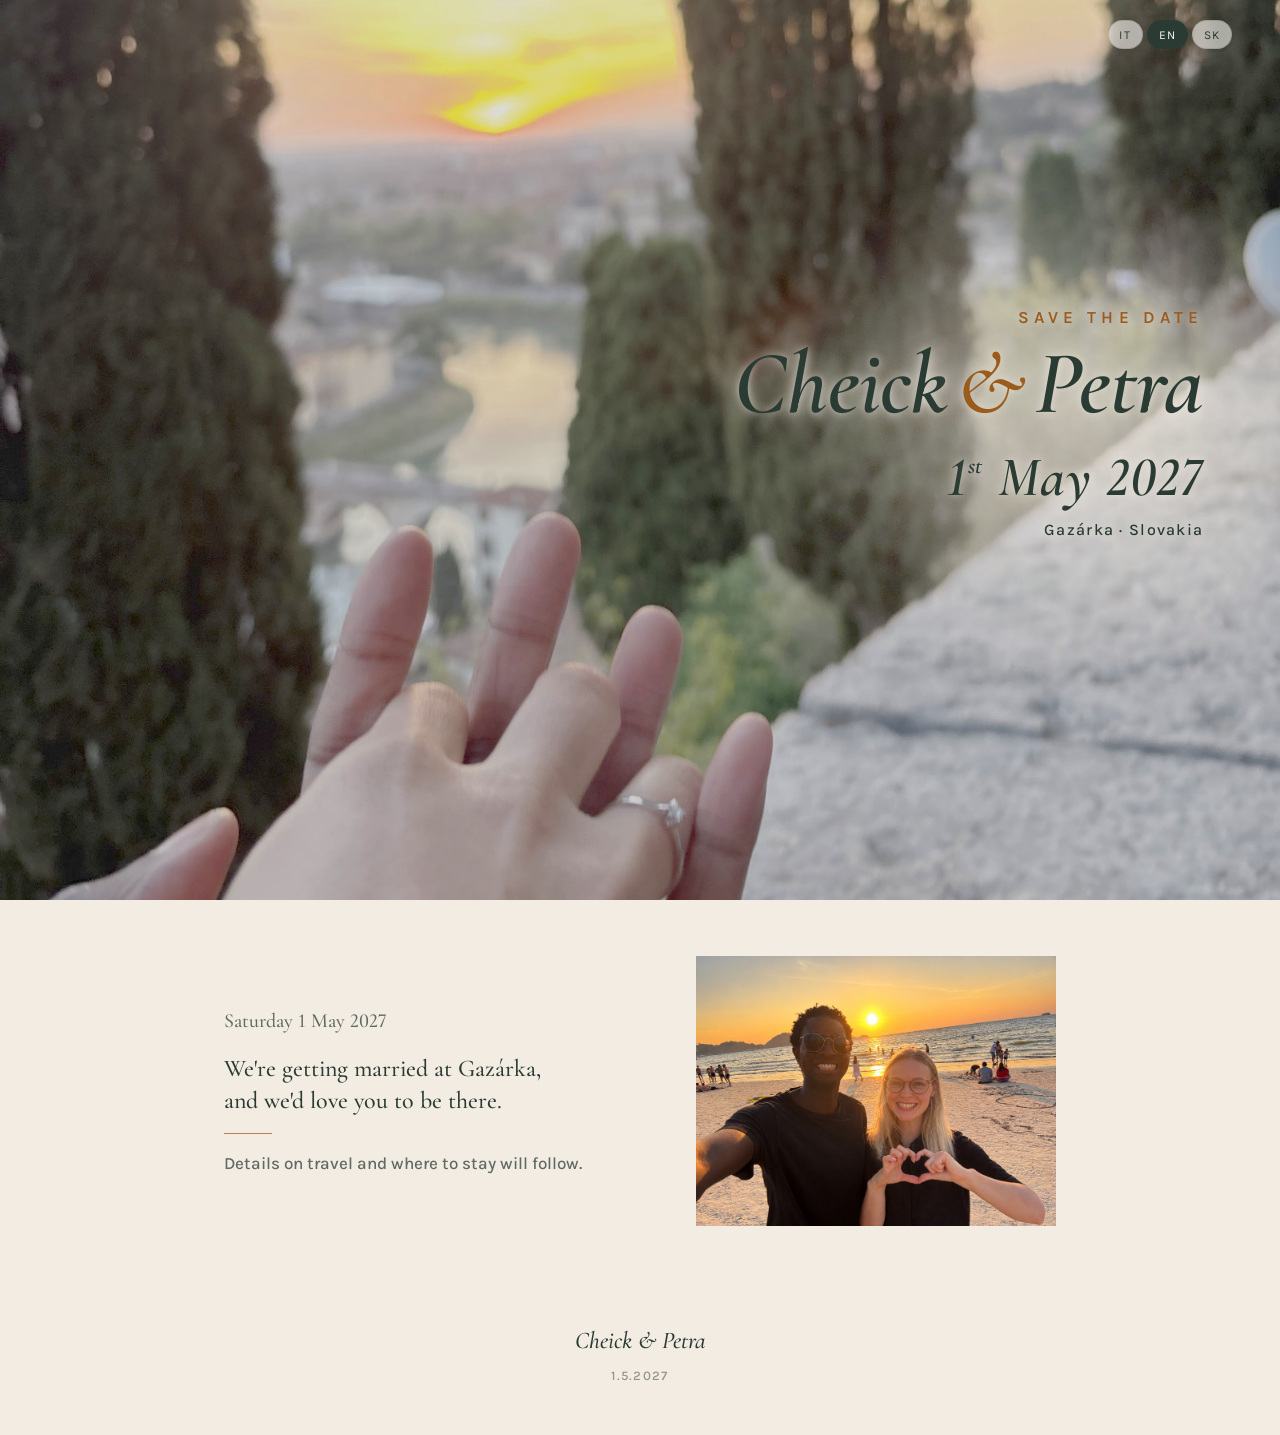
==== commit 9201c507: "Desktop hero with the ring photo, couple photo beside the intro" ====
--- a/index.html
+++ b/index.html
@@ -4,7 +4,7 @@
 <meta charset="utf-8">
 <meta name="viewport" content="width=device-width, initial-scale=1, viewport-fit=cover">
 <!--ARTIFACT-START-->
-<title>Petra & Cheick</title>
+<title>Cheick & Petra</title>
 <link rel="preconnect" href="https://fonts.googleapis.com">
 <link rel="stylesheet" href="https://fonts.googleapis.com/css2?family=Cormorant+Garamond:ital,wght@0,400;0,500;0,600;1,400;1,500;1,600&family=Karla:wght@400;500;600&display=swap">
 <style>
@@ -42,11 +42,8 @@
 
 main{max-width:40rem;margin:0 auto;padding-block:3.5rem 4rem;display:grid;gap:3.5rem}
 section{display:grid;gap:1rem}
-h2{margin:0;font-family:var(--display);font-weight:500;font-size:1.75rem;line-height:1.1;letter-spacing:-.005em;text-wrap:balance;text-align:center}
-main section>.label{font-size:1.125rem;letter-spacing:.32em;text-align:center;display:flex;align-items:center;gap:1.25rem}
-main section>.label::before,main section>.label::after{content:"";flex:1;height:1px;background:var(--gold-ink);opacity:.45;min-width:1.5rem}
-main section>.lead{text-align:center;justify-self:center}
-.label{margin:0;font-size:.8125rem;font-weight:600;letter-spacing:.24em;text-transform:uppercase;color:var(--gold-ink)}
+h2{margin:0;font-family:var(--display);font-weight:400;font-size:2rem;line-height:1.1;letter-spacing:-.005em;text-wrap:balance}
+.label{margin:0;font-size:.75rem;letter-spacing:.24em;text-transform:uppercase;color:var(--gold-ink)}
 .intro{margin:0;font-family:var(--display);font-size:1.5rem;line-height:1.35;font-weight:500;text-align:center;max-width:32ch;justify-self:center;text-wrap:balance}
 .rule{width:3rem;height:1px;background:var(--gold-ink);justify-self:center;opacity:.7}
 .soon{margin:0;font-weight:500;text-align:center;color:var(--muted);max-width:40ch;justify-self:center}
@@ -79,68 +76,6 @@
 .facts dd{margin:0;font-family:var(--display);font-size:1.5rem;font-variant-numeric:tabular-nums}
 .card p{margin:0;color:var(--muted)}
 
-/* Details: venue, travel options, stay cards */
-.lead{margin:0;color:var(--muted);max-width:60ch}
-.sub{margin:1rem 0 0;font-size:.75rem;letter-spacing:.24em;text-transform:uppercase;color:var(--gold-ink)}
-.addr{margin:0;color:var(--muted);text-align:center}
-.card{text-align:center}
-.card .facts,.card .links{justify-content:center}
-.opt .stops{text-align:left;max-width:62ch;margin-inline:auto;width:100%}
-.opt .note{text-align:center;max-width:62ch;margin-inline:auto}
-main section>.lead,main section>.sub{text-align:center;justify-self:center}
-.map{width:100%;height:14rem;overflow:hidden;background:var(--mist)}
-.map iframe{display:block;width:100%;height:100%;border:0}
-.two{display:grid;gap:1.25rem}
-.opt h3,.stay h3{margin:0;font-family:var(--display);font-weight:500;font-size:1.5rem;line-height:1.15}
-.opt .kicker{margin:0;font-size:.75rem;letter-spacing:.2em;text-transform:uppercase;color:var(--gold-ink)}
-.opt .stops{margin-top:0}
-.opt .stop{padding-bottom:1rem}
-.opt .stop p{font-size:1rem}
-.note{margin:0;font-size:.9375rem;color:var(--dim);font-style:italic}
-.either{margin:.1rem 0 .5rem;font-size:.75rem;letter-spacing:.18em;text-transform:uppercase;color:var(--gold-ink)}
-.branches{display:grid;gap:.75rem}
-.branch{position:relative;border-left:2px solid var(--gold);padding-left:.85rem}
-.branch p{margin:0}
-.orw{display:block;font-size:.75rem;letter-spacing:.14em;text-transform:uppercase;color:var(--dim);margin-bottom:.2rem}
-@media (min-width:641px){.branches{grid-template-columns:1fr 1fr;gap:1.25rem}}
-.opt a,.lead a{color:var(--gold-ink);text-decoration-thickness:1px;text-underline-offset:3px}
-.strip{display:grid;grid-template-columns:repeat(3,minmax(0,1fr));gap:.4rem}
-.strip img{display:block;width:100%;aspect-ratio:1;object-fit:cover}
-.strip.n2{grid-template-columns:repeat(2,minmax(0,1fr))}
-.strip.n1{grid-template-columns:1fr}
-.strip.n1 img{aspect-ratio:3/2}
-.slides{display:block;position:relative;aspect-ratio:16/10;overflow:hidden;background:var(--mist)}
-.slides img{position:absolute;inset:0;width:100%;height:100%;aspect-ratio:auto;object-fit:cover;opacity:0;transition:opacity .8s ease}
-.slides img.on{opacity:1}
-.dots{position:absolute;left:0;right:0;bottom:.6rem;display:flex;justify-content:center;gap:.4rem;z-index:1}
-.dots button{appearance:none;border:0;width:.5rem;height:.5rem;border-radius:999px;background:rgba(251,248,243,.55);padding:0;cursor:pointer}
-.dots button.on{background:var(--paper);width:1.25rem}
-.sl-nav{position:absolute;top:50%;transform:translateY(-50%);z-index:1;appearance:none;border:0;width:2.5rem;height:2.5rem;border-radius:999px;background:rgba(42,59,52,.45);color:#fff;font-size:1.5rem;line-height:1;display:grid;place-items:center;cursor:pointer;opacity:.85}
-.sl-nav:hover{background:rgba(42,59,52,.7)}
-.sl-prev{left:.6rem}.sl-next{right:.6rem}
-@media (prefers-reduced-motion:reduce){.slides img{transition:none}}
-.strip.n2 img{aspect-ratio:3/2}
-.venue-strip{grid-template-columns:repeat(3,minmax(0,1fr));gap:.5rem}
-.venue-strip img{aspect-ratio:3/2}
-.strip img{cursor:zoom-in}
-.lightbox{position:fixed;inset:0;z-index:50;background:rgba(20,30,27,.9);display:grid;place-items:center;padding:1rem;cursor:zoom-out}
-.lightbox img{max-width:100%;max-height:100%;object-fit:contain;box-shadow:0 20px 60px rgba(0,0,0,.5)}
-.lightbox button{position:absolute;appearance:none;border:0;background:rgba(251,248,243,.15);color:#fff;width:2.75rem;height:2.75rem;border-radius:999px;font-size:1.5rem;line-height:1;cursor:pointer;display:grid;place-items:center}
-.lightbox button:hover{background:rgba(251,248,243,.3)}
-.lb-close{top:calc(env(safe-area-inset-top,0px) + .75rem);right:.75rem}
-.lb-nav{top:50%;transform:translateY(-50%)}
-.lb-prev{left:.75rem}.lb-next{right:.75rem}
-.lb-count{position:absolute;bottom:calc(env(safe-area-inset-bottom,0px) + 1rem);left:50%;transform:translateX(-50%);color:rgba(255,255,255,.8);font-size:.8125rem;letter-spacing:.14em}
-.lightbox img{user-select:none;-webkit-user-drag:none;touch-action:pan-y}
-@media (max-width:640px){
-  h2{font-size:1.5rem}
-  main section>.label{font-size:.9375rem;gap:.75rem;letter-spacing:.24em}
-  .venue-strip{grid-template-columns:1fr 1fr}
-  .venue-strip img:first-child{grid-column:1/-1;aspect-ratio:16/10}
-  .strip.n2{grid-template-columns:1fr}
-}
-.stay .facts dd{font-size:1.25rem}
-
 footer{font-variant-numeric:lining-nums;font-feature-settings:"lnum" 1;text-align:center;padding-block:2rem 3rem;display:grid;gap:.35rem;color:var(--dim);font-size:.8125rem;letter-spacing:.1em}
 footer .n{font-family:var(--display);font-size:1.5rem;font-style:italic;color:var(--ink);letter-spacing:0}
 @media (max-width:480px){ .card{padding:1.25rem} }
@@ -169,13 +104,11 @@
   .top .mono{display:none}
   .top{justify-content:flex-end}
   main .beach{display:none}
-  .pair{grid-template-columns:1fr;gap:2rem}
-  .pair .ring{display:block;aspect-ratio:16/10;overflow:hidden;order:1;width:100%;max-width:44rem;margin-inline:auto}
-  .pair .text{justify-items:center;text-align:center}
-  .two{grid-template-columns:1fr 1fr;align-items:start}
-  #options{grid-template-columns:1fr}
-  #stays,#stays2{grid-template-columns:1fr}
-  #stays .strip{grid-template-columns:repeat(6,minmax(0,1fr))}
+  .pair{grid-template-columns:minmax(0,1fr) minmax(0,.85fr);gap:3rem;align-items:center}
+  .pair .ring{display:block;aspect-ratio:4/3;overflow:hidden;order:1}
+  .pair .text{justify-items:start;text-align:left}
+  .pair .intro,.pair .soon{text-align:left;justify-self:start}
+  .pair .rule{justify-self:start}
 }
 </style>
 </head><body>
@@ -205,76 +138,36 @@
       <p class="long" id="dateLong"></p>
       <p class="intro" data-t="intro"></p>
       <div class="rule"></div>
+      <p class="soon" data-t="soon"></p>
     </div>
   </section>
   <figure class="beach"><img class="photo" src="img/beach-fixed.jpg" alt=""></figure>
 
-  <section id="venue">
-    <p class="label" data-t="venueLabel"></p>
-    <h2 data-t="venueTitle"></h2>
-    <div class="card">
-      <div class="strip slides"><img src="img/venue-3.jpg" alt="" class="on"><img src="img/venue-1.jpg" alt="" loading="lazy"><img src="img/venue-2.jpg" alt="" loading="lazy"><button type="button" class="sl-nav sl-prev" aria-label="Previous">‹</button><button type="button" class="sl-nav sl-next" aria-label="Next">›</button><div class="dots"><button type="button" data-k="0" class="on" aria-label="1"></button><button type="button" data-k="1" aria-label="2"></button><button type="button" data-k="2" aria-label="3"></button></div></div>
-      <p class="addr">Do Gazárky 1484/22<br>908 41 Šaštín-Stráže, Slovakia</p>
-      <div class="map"><iframe src="https://www.google.com/maps/embed?pb=!1m18!1m12!1m3!1d2636.945139413708!2d17.134140143382478!3d48.63003185480088!2m3!1f0!2f0!3f0!3m2!1i1024!2i768!4f13.1!3m3!1m2!1s0x476ccec754f8be9d%3A0x29570f6d9a2a2ad!2sTropic%20Pizza!5e0!3m2!1sen!2sat!4v1792331296991!5m2!1sen!2sat" loading="lazy" referrerpolicy="strict-origin-when-cross-origin" allowfullscreen title="Map"></iframe></div>
-      <div class="links"><a class="btn primary" id="mapVenue" target="_blank" rel="noopener"><svg viewBox="0 0 16 16" fill="none" stroke="currentColor" stroke-width="1.6"><path d="M8 14s-4.5-4.2-4.5-7.5a4.5 4.5 0 0 1 9 0C12.5 9.8 8 14 8 14z"/><circle cx="8" cy="6.5" r="1.6"/></svg><span data-t="mapBtn"></span></a></div>
+  <!-- Travel and accommodation: hidden until CONFIG.showDetails is true -->
+  <section class="details" hidden>
+    <p class="label" data-t="howLabel"></p>
+    <h2 data-t="howTitle"></h2>
+    <ol class="stops" id="stops"></ol>
+    <div class="links">
+      <a class="btn primary" id="mapGaz" target="_blank" rel="noopener"><svg viewBox="0 0 16 16" fill="none" stroke="currentColor" stroke-width="1.6"><path d="M8 14s-4.5-4.2-4.5-7.5a4.5 4.5 0 0 1 9 0C12.5 9.8 8 14 8 14z"/><circle cx="8" cy="6.5" r="1.6"/></svg><span data-t="mapBtn"></span></a>
+      <a class="btn" target="_blank" rel="noopener" href="https://www.zssk.sk/"><span data-t="trainBtn"></span></a>
     </div>
   </section>
 
-  <section id="travel" class="abroad">
-    <p class="label" data-t="travelLabel"></p>
-    <h2 data-t="travelTitle"></h2>
-    <p class="lead" data-t="travelIntro"></p>
-    <div class="two" id="options"></div>
-    <div class="links" hidden>
-      <a class="btn" id="stationLink" target="_blank" rel="noopener"><svg viewBox="0 0 16 16" fill="none" stroke="currentColor" stroke-width="1.6"><path d="M8 14s-4.5-4.2-4.5-7.5a4.5 4.5 0 0 1 9 0C12.5 9.8 8 14 8 14z"/><circle cx="8" cy="6.5" r="1.6"/></svg><span data-t="stationBtn"></span></a>
-    </div>
-    <p class="lead" data-t="travelOutro"></p>
-  </section>
-
-  <section id="local" class="local">
-    <p class="label" data-t="travelLabel"></p>
-    <h2 data-t="travelTitle"></h2>
-    <p class="lead" id="localTravel"></p>
-    <div class="links" hidden><a class="btn primary" id="stationLink2" target="_blank" rel="noopener"><svg viewBox="0 0 16 16" fill="none" stroke="currentColor" stroke-width="1.6"><path d="M8 14s-4.5-4.2-4.5-7.5a4.5 4.5 0 0 1 9 0C12.5 9.8 8 14 8 14z"/><circle cx="8" cy="6.5" r="1.6"/></svg><span data-t="stationBtn"></span></a></div>
-  </section>
-
-  <section id="stay">
+  <section class="details" hidden>
     <p class="label" data-t="stayLabel"></p>
     <h2 data-t="stayTitle"></h2>
-    <p class="lead abroad" data-t="stayIntro"></p>
-    <div class="two" id="stays"></div>
-    <p class="sub abroad" data-t="stayAlt"></p>
-    <p class="lead abroad" id="stayAltText"></p>
-    <div class="two" id="stays2"></div>
-    <p class="lead abroad" id="stayMore"></p>
-  </section>
-
-  <section id="program">
-    <p class="label" data-t="progLabel"></p>
-    <h2 data-t="progTitle"></h2>
-    <p class="lead" data-t="progText"></p>
-  </section>
-
-  <section id="menu">
-    <p class="label" data-t="menuLabel"></p>
-    <h2 data-t="menuTitle"></h2>
-    <p class="lead" data-t="menuText"></p>
-  </section>
-
-  <section id="gifts">
-    <p class="label" data-t="giftLabel"></p>
-    <h2 data-t="giftTitle"></h2>
-    <p class="lead" data-t="giftText"></p>
-  </section>
-
-  <section id="ideas" class="abroad">
-    <p class="label" data-t="ideasLabel"></p>
-    <h2 data-t="ideasTitle"></h2>
-    <p class="lead" data-t="ideasText"></p>
+    <div class="card">
+      <p class="name">Chata Kovalinka</p>
+      <dl class="facts">
+        <div><dt data-t="fWhen"></dt><dd>30.4 – 2.5</dd></div>
+        <div><dt data-t="fPlaces"></dt><dd>35</dd></div>
+      </dl>
+      <p data-t="stayText"></p>
+      <div class="links"><a class="btn" id="mapStay" target="_blank" rel="noopener"><span data-t="mapBtn"></span></a></div>
+    </div>
   </section>
 </main>
-
-<div class="lightbox" id="lightbox" hidden><button type="button" class="lb-close" id="lbClose" aria-label="Close">×</button><button type="button" class="lb-nav lb-prev" id="lbPrev" aria-label="Previous">‹</button><img id="lbImg" src="" alt=""><button type="button" class="lb-nav lb-next" id="lbNext" aria-label="Next">›</button><span class="lb-count" id="lbCount"></span></div>
 
 <footer>
   <span class="n" id="fNames"></span>
@@ -284,120 +177,54 @@
 <script>
 // ---- Edit these ----
 const CONFIG = {
-  names: ["Petra", "Cheick"],
+  names: ["Cheick", "Petra"],
   date: new Date(2027, 4, 1),            // 1 May 2027 (month is 0-based)
+  showDetails: false,                    // true once travel and accommodation are final
   maps: {
-    venue: "https://maps.app.goo.gl/35SjaaBctbu8KHAPA",
-    station: "https://maps.app.goo.gl/YXfyM3RzLKd5Nks98",
-    kovalinka: "https://maps.app.goo.gl/BATRRxTWzp5rVxjc9"
-  },
-  booking: { penzion: "https://www.booking.com/Share-Sb28KL" },
-  photos: {
-    chata: ["img/chata-1.jpg","img/chata-2.jpg","img/chata-3.jpg","img/chata-4.jpg","img/chata-5.jpg","img/chata-6.jpg"],
-    penzion: ["img/penzion-1.jpg","img/penzion-2.jpg"]
+    gazarka: "https://www.google.com/maps/search/?api=1&query=Gaz%C3%A1rka%2C+%C5%A0a%C5%A1t%C3%ADn-Str%C3%A1%C5%BEe",
+    kovalinka: "https://www.google.com/maps/search/?api=1&query=Chata+Kovalinka"
   }
 };
 const T = {
   en:{ locale:"en-GB", eyebrow:"Save the date", dateHero:"1<sup>st</sup> May 2027", place:"Gazárka · Slovakia",
     intro:"We're getting married at Gazárka, and we'd love you to be there.",
-    mapBtn:"Open in Maps", orLabel:"Then, either", orWord:"or", bookBtn:"See on Booking.com", stationBtn:"Train station in Maps",
-    venueLabel:"Where", venueTitle:"Tropic Pizza, Gazárka",
-    giftLabel:"Gifts", giftTitle:"Please, no gifts", giftText:"Having you there is the best gift. If you'd still like to give something, a small contribution in cash is welcome, but it really isn't expected.",
-    progLabel:"The programme", progTitle:"Coming soon", progText:"We start around midday on Saturday and keep going until 4 in the morning. The full programme will follow.",
-    menuLabel:"Food", menuTitle:"The menu", menuText:"Closer to the date we'll ask everyone about allergies, diets and preferences. Nothing to do for now.",
-    travelLabel:"Getting there", travelTitle:"How to reach Gazárka",
-    travelIntro:"Gazárka is a lakeside spot in western Slovakia, about an hour from Bratislava. Bratislava airport is the closest and the simplest. Vienna airport also works: it's a bus to Bratislava and then a train or taxi to us.",
-    opt1:{ kicker:"Option 1", title:"Via Bratislava",
-      steps:[
-        "Land at Bratislava airport (BTS).",
-        {or:[
-          "Taxi straight to Gazárka. About 1 hour, prices below.",
-          "<a href='https://www.uber.com' target='_blank' rel='noopener'>Uber</a> to Gazárka. About 60 to 80 € during the day."
-        ]}
-      ],
-      note:"We're arranging a group rate with a taxi company. Details and prices soon. We can also match people up to share a car. If you arrive a day early, you can also sleep in Bratislava, see the city, and come out to us in the morning by train, see option 2."},
-    opt2:{ kicker:"Option 2", title:"Via Vienna",
-      steps:[
-        "Land at Vienna airport (VIE).",
-        "<a href='https://www.slovaklines.sk/en/slovakia/destinations-and-experiences/vienna/' target='_blank' rel='noopener'>Slovak Lines</a> bus from the airport to Bratislava main station (Hlavná stanica). Almost every hour, 15 €, 50 minutes. For 2 € more the ticket is refundable if the bus is cancelled or late.",
-        {or:[
-          "Train to <a href='https://maps.app.goo.gl/YXfyM3RzLKd5Nks98' target='_blank' rel='noopener'>Šaštín-Stráže</a>. About 1 h 15, every 1 to 2 hours, last train at 19:58, about 4 €. Tickets in the <a href='https://apps.apple.com/de/app/ideme-vlakom/id1465574367?l=en-GB' target='_blank' rel='noopener'>Ideme Vlakom</a> app or on <a href='https://www.thetrainline.com' target='_blank' rel='noopener'>Trainline</a>. Gazárka is a short ride from the station.",
-          "Taxi or <a href='https://www.uber.com' target='_blank' rel='noopener'>Uber</a> from the station to Gazárka. About 1 hour, 50 to 80 €."
-        ]}
-      ],
-      note:""},
-    travelOutro:"",
-    localTravel:"",
-    ideasLabel:"Make a trip of it", ideasTitle:"Come a few days early or stay on",
-    ideasText:"You'll be close to three capitals. Bratislava's old town is an easy afternoon, Vienna is under an hour away by bus, and Budapest is about 3 hours by train. Arrive a few days early or stay on after the wedding and see one of them.",
-    stayLabel:"Where to stay", stayTitle:"We've booked a chalet for you",
-    stayIntro:"Don't worry about accommodation. We've reserved Chata Kovalinka for guests from abroad: everyone together, 2 minutes on foot from the venue. We think it's the best option. If you'd prefer something else, see the alternative below.", stayAlt:"Other options", stayAltText:"Penzión Gazárka, if you'd like something more private.", stayMore:"Or search on <a href='https://www.booking.com/searchresults.html?ss=%C5%A0a%C5%A1t%C3%ADn-Str%C3%A1%C5%BEe' target='_blank' rel='noopener'>Booking.com</a> or <a href='https://www.airbnb.com/s/%C5%A0a%C5%A1t%C3%ADn-Str%C3%A1%C5%BEe--Slovakia/homes' target='_blank' rel='noopener'>Airbnb</a> around Šaštín-Stráže. If you'd like a proper hotel, there are none nearby, but <a href='https://www.booking.com/searchresults.html?ss=Bratislava' target='_blank' rel='noopener'>Bratislava has plenty</a>, from boutique to luxury: stay there and come out in the morning, about 1 hour by train or taxi.",
-    pension:{ title:"Penzión Gazárka", facts:[["Walk","2 min"],["Price","70 – 80 € / night"]],
-      text:"Small hotel with private bathrooms, no kitchen. Slovak-style breakfast for an extra fee, served until 10:00. About 70 to 80 € per double room per night.", cta:""},
-    chata:{ title:"Chata Kovalinka", facts:[["Dates","30.4 – 3.5"],["Places","35"],["Price","about 45 € / person"]],
-      text:"We've reserved 35 places for guests from abroad, from Friday 15:00 to Monday 11:00. About 45 € per person for the whole stay, depending on how many of us there are. Shared rooms with 3 or 4 beds, four shared bathrooms and a shared kitchen. Breakfast is on us every day, and we'll stock coffee, something to cook, drinks, some towels, an iron, shampoo and soap. Tell us if you need anything else.", cta:"Write to us to reserve a place."} },
-  it:{ locale:"it-IT", eyebrow:"Segnatevi la data", dateHero:"Sabato 1<sup>o</sup> maggio 2027", place:"Gazárka · Slovacchia",
+    soon:"Details on travel and where to stay will follow.",
+    howLabel:"The journey", howTitle:"How to get there",
+    stops:[
+      {code:"MIL → BTS",alt:"",text:"Direct flight from Milan to Bratislava."},
+      {code:"MIL → VIE",alt:"or",text:"Fly to Vienna, then about 1 h to Bratislava by bus or train."},
+      {code:"BTS → Gazárka",alt:"then by train",text:"Regional train from Bratislava hl. st. towards Kúty. Get off at Šaštín-Stráže."}
+    ],
+    mapBtn:"Open in Maps", trainBtn:"Train timetable",
+    stayLabel:"For guests from abroad", stayTitle:"Where to stay",
+    stayText:"We have booked 35 places at Chata Kovalinka for guests coming from abroad, from 30 April to 2 May.",
+    fWhen:"Dates", fPlaces:"Places" },
+  it:{ locale:"it-IT", eyebrow:"Segnatevi la data", dateHero:"1 maggio 2027", place:"Gazárka · Slovacchia",
     intro:"Ci sposiamo a Gazárka e ci piacerebbe tanto avervi con noi.",
-    mapBtn:"Apri in Maps", orLabel:"Poi, a scelta", orWord:"oppure", bookBtn:"Vedi su Booking.com", stationBtn:"Stazione in Maps",
-    venueLabel:"Dove", venueTitle:"Tropic Pizza, Gazárka",
-    giftLabel:"Regali", giftTitle:"Niente regali, per favore", giftText:"Il regalo più bello è avervi con noi. Se proprio volete dare qualcosa, un piccolo contributo in contanti è gradito, ma davvero non è dovuto.",
-    progLabel:"Il programma", progTitle:"In arrivo", progText:"Si comincia sabato verso mezzogiorno e si va avanti fino alle 4 del mattino. Il programma completo arriverà più avanti.",
-    menuLabel:"Cibo", menuTitle:"Il menù", menuText:"Più avanti chiederemo a tutti allergie, intolleranze e preferenze. Per ora non dovete fare nulla.",
-    travelLabel:"Come arrivare", travelTitle:"Come raggiungere Gazárka",
-    travelIntro:"Gazárka è una località sul lago nella Slovacchia occidentale, a circa un'ora da Bratislava. Dall'Italia ci sono due strade comode, più una per i temerari. L'opzione 1 è la più semplice e vi lascia più vicino. L'opzione 2 passa da Vienna, utile se volete vedere anche la città.",
-    opt1:{ kicker:"Opzione 1", title:"Via Bratislava",
-      steps:[
-        "Volo <a href='https://www.ryanair.com' target='_blank' rel='noopener'>Ryanair</a> da Milano Malpensa (MXP) a Bratislava (BTS). Per esempio venerdì 30 aprile, 21:35 → 23:05, ideale per chi ha poche ferie, al momento circa 35 € senza bagaglio. Altri voli lunedì 26, martedì 27 e giovedì 29 aprile, uno al giorno.",
-        "Atterrate a Bratislava.",
-        {or:[
-          "Taxi diretto a Gazárka. Circa 1 ora, prezzi qui sotto.",
-          "<a href='https://www.uber.com' target='_blank' rel='noopener'>Uber</a> fino a Gazárka. Circa 60 – 80 € di giorno."
-        ]}
-      ],
-      note:"Stiamo trattando una tariffa di gruppo con una compagnia di taxi. Dettagli e prezzi presto. Possiamo anche mettervi in contatto per condividere l'auto. Se arrivate un giorno prima, potete anche dormire a Bratislava, vedere la città e raggiungerci la mattina in treno, vedi opzione 2."},
-    opt2:{ kicker:"Opzione 2", title:"Via Vienna",
-      steps:[
-        "Volo per Vienna (VIE): <a href='https://www.easyjet.com' target='_blank' rel='noopener'>easyJet</a> da Milano Linate (LIN), <a href='https://www.ryanair.com' target='_blank' rel='noopener'>Ryanair</a> da Milano Malpensa (MXP) o Bergamo Orio al Serio (BGY). Consigliamo 08:55 BGY → 10:20, 09:45 MXP → 11:15, oppure venerdì 30 aprile 13:25 LIN → 14:50. C'è anche un volo 17:15 → 18:40, ma arrivereste tardi e la sera non ci sono più treni.",
-        "Bus <a href='https://www.slovaklines.sk/en/slovakia/destinations-and-experiences/vienna/' target='_blank' rel='noopener'>Slovak Lines</a> dall'aeroporto alla stazione centrale di Bratislava (Hlavná stanica). Quasi ogni ora, 15 €, 50 minuti. Con 2 € in più il biglietto è rimborsabile in caso di cancellazione o ritardo.",
-        {or:[
-          "Treno per <a href='https://maps.app.goo.gl/YXfyM3RzLKd5Nks98' target='_blank' rel='noopener'>Šaštín-Stráže</a>. Circa 1 h 15, ogni 1 o 2 ore, ultimo treno alle 19:58, circa 4 €. Biglietti sull'app <a href='https://apps.apple.com/de/app/ideme-vlakom/id1465574367?l=en-GB' target='_blank' rel='noopener'>Ideme Vlakom</a> o su <a href='https://www.thetrainline.com' target='_blank' rel='noopener'>Trainline</a>. Dalla stazione Gazárka è a pochi minuti.",
-          "Taxi o <a href='https://www.uber.com' target='_blank' rel='noopener'>Uber</a> dalla stazione fino a Gazárka. Circa 1 ora, 50 – 80 €."
-        ]}
-      ],
-      note:""},
-    opt3:{ kicker:"Opzione 3, per i temerari", title:"Road trip",
-      steps:[
-        "Da Milano sono circa 950 km e 9 – 10 ore di guida, <a href='https://www.google.com/maps/dir/Milano/Gaz%C3%A1rka,+%C5%A0a%C5%A1t%C3%ADn-Str%C3%A1%C5%BEe' target='_blank' rel='noopener'>qui il percorso</a>. Spezzato in due giorni diventa un bel viaggio.",
-        "Lungo la strada ci sono tante belle soste: Verona, il lago di Garda, Trieste, Lubiana, Graz e Vienna. Oppure dal Brennero: Innsbruck, Salisburgo e i laghi del Salzkammergut.",
-        "Servono le vignette autostradali di Austria, Slovenia e Slovacchia: si comprano online in pochi minuti."
-      ],
-      note:"Sul posto l'auto non serve: la baita è a 2 minuti a piedi dalla festa. Torna utile per il viaggio e per le gite nei dintorni."},
-    travelOutro:"",
-    localTravel:"",
-    ideasLabel:"Fatene un viaggio", ideasTitle:"Venite qualche giorno prima o allungate la gita",
-    ideasText:"Sarete vicini a tre capitali. Il centro di Bratislava si gira in un pomeriggio, Vienna è a meno di un'ora di bus e Budapest a circa 3 ore di treno. Arrivate qualche giorno prima o fermatevi dopo il matrimonio e visitatene una.",
-    stayLabel:"Dove dormire", stayTitle:"Abbiamo prenotato una baita per voi",
-    stayIntro:"Per dormire non dovete preoccuparvi. Abbiamo riservato la Chata Kovalinka per chi arriva dall'estero: tutti insieme, a 2 minuti a piedi dalla festa. Per noi è l'opzione migliore. Se preferite qualcos'altro, qui sotto trovate un'alternativa.", stayAlt:"Altre opzioni", stayAltText:"Penzión Gazárka, se volete qualcosa di più riservato.", stayMore:"Oppure cercate su <a href='https://www.booking.com/searchresults.html?ss=%C5%A0a%C5%A1t%C3%ADn-Str%C3%A1%C5%BEe' target='_blank' rel='noopener'>Booking.com</a> o <a href='https://www.airbnb.com/s/%C5%A0a%C5%A1t%C3%ADn-Str%C3%A1%C5%BEe--Slovakia/homes' target='_blank' rel='noopener'>Airbnb</a> nei dintorni di Šaštín-Stráže. Se volete un vero hotel, qui vicino non ce ne sono, ma <a href='https://www.booking.com/searchresults.html?ss=Bratislava' target='_blank' rel='noopener'>a Bratislava ce ne sono tanti</a>, dai boutique ai lusso: dormite lì e venite la mattina, circa 1 ora di treno o taxi.",
-    pension:{ title:"Penzión Gazárka", facts:[["A piedi","2 min"],["Prezzo","70 – 80 € / notte"]],
-      text:"Piccolo hotel con bagno privato, senza cucina. Colazione slovacca a pagamento, servita fino alle 10:00. Circa 70 – 80 € a notte per camera doppia.", cta:""},
-    chata:{ title:"Chata Kovalinka", facts:[["Date","30.4 – 3.5"],["Posti","35"],["Prezzo","circa 45 € a persona"]],
-      text:"Abbiamo riservato 35 posti per chi arriva dall'estero, dal venerdì alle 15:00 al lunedì alle 11:00. Circa 45 € a persona per tutto il soggiorno, a seconda di quanti saremo. Camere condivise da 3 o 4 letti, quattro bagni in comune e cucina condivisa. La colazione la offriamo noi ogni giorno, e ci pensiamo noi a caffè, qualcosa da cucinare, bevande, qualche asciugamano, ferro da stiro, shampoo e sapone. Diteci se vi serve altro.", cta:"Scriveteci per prenotare un posto."} },
+    soon:"I dettagli su viaggio e alloggio arriveranno presto.",
+    howLabel:"Il viaggio", howTitle:"Come arrivare",
+    stops:[
+      {code:"MIL → BTS",alt:"",text:"Volo diretto da Milano a Bratislava."},
+      {code:"MIL → VIE",alt:"oppure",text:"Volo per Vienna, poi circa 1 h fino a Bratislava in bus o treno."},
+      {code:"BTS → Gazárka",alt:"poi in treno",text:"Treno regionale da Bratislava hl. st. direzione Kúty. Scendere a Šaštín-Stráže."}
+    ],
+    mapBtn:"Apri in Maps", trainBtn:"Orari dei treni",
+    stayLabel:"Per chi arriva dall'estero", stayTitle:"Dove dormire",
+    stayText:"Abbiamo prenotato 35 posti alla Chata Kovalinka per chi arriva dall'estero, dal 30 aprile al 2 maggio.",
+    fWhen:"Date", fPlaces:"Posti" },
   sk:{ locale:"sk-SK", eyebrow:"Poznačte si dátum", dateHero:"1. mája 2027", place:"Gazárka · Slovensko",
     intro:"Berieme sa na Gazárke a budeme radi, ak prídete.",
-    mapBtn:"Otvoriť v Mapách", bookBtn:"Pozrieť na Booking.com", stationBtn:"Stanica v Mapách",
-    venueLabel:"Kde", venueTitle:"Tropic Pizza, Gazárka",
-    giftLabel:"Dary", giftTitle:"Prosíme, žiadne dary", giftText:"Najkrajším darom je, že prídete. Ak by ste predsa chceli niečo dať, poteší nás malý finančný príspevok, ale naozaj to nie je potrebné.",
-    progLabel:"Program", progTitle:"Už čoskoro", progText:"Začíname v sobotu okolo poludnia a oslavujeme do 4:00 ráno. Podrobný program pošleme neskôr.",
-    menuLabel:"Jedlo", menuTitle:"Menu", menuText:"Bližšie k termínu sa všetkých opýtame na alergie, diéty a preferencie. Zatiaľ nemusíte nič riešiť.",
-    travelLabel:"Cesta", travelTitle:"Ako sa dostať na Gazárku",
-    travelIntro:"", opt1:null, opt2:null, travelOutro:"",
-    localTravel:"Autom podľa mapy vyššie. Vlakom do stanice <a href='https://maps.app.goo.gl/YXfyM3RzLKd5Nks98' target='_blank' rel='noopener'>Šaštín-Stráže</a> (z Bratislavy hl. st. asi 1 h 15, smer Kúty), odtiaľ je Gazárka kúsok pešo alebo taxíkom. Autobusom priamo na zastávku Šaštín-Stráže, Gazárka: spoje z Bratislavy, Senice a Malaciek nájdete na <a href='https://cp.sk/vlakbus/spojenie/' target='_blank' rel='noopener'>cp.sk</a>. Lístky na vlak aj v aplikácii <a href='https://apps.apple.com/de/app/ideme-vlakom/id1465574367?l=en-GB' target='_blank' rel='noopener'>Ideme vlakom</a>.",
-    ideasLabel:"", ideasTitle:"", ideasText:"",
-    stayLabel:"Ubytovanie", stayTitle:"Hneď vedľa miesta svadby", stayIntro:"", stayAlt:"",
-    pension:{ title:"Penzión Gazárka", facts:[["Pešo","2 min"],["Cena","70 – 80 € / noc"]],
-      text:"Malý penzión s vlastnou kúpeľňou, bez kuchyne. Slovenské raňajky za príplatok, podávajú sa do 10:00. Približne 70 – 80 € za dvojlôžkovú izbu na noc.",
-      cta:"Pár izieb máme rezervovaných, ozvite sa nám. Alebo si nájdite ubytovanie v okolí."},
-    chata:null }
+    soon:"Podrobnosti o ceste a ubytovaní pošleme čoskoro.",
+    howLabel:"Cesta", howTitle:"Ako sa k nám dostať",
+    stops:[
+      {code:"MIL → BTS",alt:"",text:"Priamy let z Milána do Bratislavy."},
+      {code:"MIL → VIE",alt:"alebo",text:"Let do Viedne, potom asi 1 h do Bratislavy autobusom alebo vlakom."},
+      {code:"BTS → Gazárka",alt:"potom vlakom",text:"Regionálny vlak z Bratislavy hl. st. smer Kúty. Vystúpte v Šaštíne-Strážach."}
+    ],
+    mapBtn:"Otvoriť v Mapách", trainBtn:"Cestovný poriadok",
+    stayLabel:"Pre hostí zo zahraničia", stayTitle:"Ubytovanie",
+    stayText:"Pre hostí zo zahraničia máme rezervovaných 35 miest v Chate Kovalinka, od 30. apríla do 2. mája.",
+    fWhen:"Termín", fPlaces:"Miesta" }
 };
 
 const $=s=>document.querySelector(s);
@@ -406,89 +233,24 @@
 $('#topNames').textContent=`${CONFIG.names[0]} & ${CONFIG.names[1]}`;
 $('#fNames').textContent=`${CONFIG.names[0]} & ${CONFIG.names[1]}`;
 $('#fDate').textContent=`${d.getDate()}.${d.getMonth()+1}.${d.getFullYear()}`;
-$('#mapVenue').href=CONFIG.maps.venue;
-$('#stationLink').href=CONFIG.maps.station; $('#stationLink2').href=CONFIG.maps.station;
-
-const esc=x=>String(x).replace(/&/g,'&amp;').replace(/</g,'&lt;');
-function optCard(o,t){
-  const step=(st,i)=>{
-    const last=i===o.steps.length-1;
-    if(st&&st.or) return `<li class="stop fork${last?' end':''}"><span class="dot"></span><div><p class="either">${esc(t.orLabel)}</p><div class="branches">${st.or.map((b,k)=>`<div class="branch">${k>0?`<span class="orw">${esc(t.orWord)}</span>`:''}<p>${b}</p></div>`).join('')}</div></div></li>`;
-    return `<li class="stop${last?' end':''}"><span class="dot"></span><div><p>${st}</p></div></li>`;
-  };
-  return `<article class="card opt"><p class="kicker">${esc(o.kicker)}</p><h3>${esc(o.title)}</h3>
-    <ol class="stops">${o.steps.map(step).join('')}</ol>
-    ${o.note?`<p class="note">${o.note}</p>`:''}</article>`;
-}
-function stayCard(c,photos,n){
-  const strip=`<div class="strip slides">${photos.map((src,k)=>`<img src="${src}" alt="" loading="lazy"${k===0?' class="on"':''}>`).join('')}<button type="button" class="sl-nav sl-prev" aria-label="Previous">‹</button><button type="button" class="sl-nav sl-next" aria-label="Next">›</button><div class="dots">${photos.map((_,k)=>`<button type="button" data-k="${k}"${k===0?' class="on"':''} aria-label="${k+1}"></button>`).join('')}</div></div>`;
-  const facts=`<dl class="facts">${c.facts.map(([k,v])=>`<div><dt>${esc(k)}</dt><dd>${esc(v)}</dd></div>`).join('')}</dl>`;
-  const links=c.map?`<div class="links"><a class="btn" href="${c.map}" target="_blank" rel="noopener">${c.mapBtn}</a></div>`:c.book?`<div class="links"><a class="btn" href="${c.book}" target="_blank" rel="noopener">${c.bookBtn}</a></div>`:'';
-  return `<article class="card stay"><h3>${esc(c.title)}</h3>${strip}${facts}<p>${esc(c.text)}</p>${c.cta?`<p><strong>${esc(c.cta)}</strong></p>`:''}${links}</article>`;
-}
+$('#mapGaz').href=CONFIG.maps.gazarka; $('#mapStay').href=CONFIG.maps.kovalinka;
+document.querySelectorAll('.details').forEach(s=>{ s.hidden=!CONFIG.showDetails; });
 
 function setLang(l){
   const t=T[l]||T.en; l=T[l]?l:'en';
   document.documentElement.lang=l;
-  document.querySelectorAll('[data-t]').forEach(el=>{ el.textContent=t[el.dataset.t]||''; });
+  document.querySelectorAll('[data-t]').forEach(el=>{ el.textContent=t[el.dataset.t]; });
   $('#dateShort').innerHTML=t.dateHero;
-  const dl=new Intl.DateTimeFormat(t.locale,{weekday:'long',day:'numeric',month:'long',year:'numeric'}).format(d);
-  $('#dateLong').textContent=dl.charAt(0).toUpperCase()+dl.slice(1);
-  const abroad=l!=='sk';
-  document.querySelectorAll('.abroad').forEach(s=>{ s.hidden=!abroad; });
-  document.querySelectorAll('.local').forEach(s=>{ s.hidden=abroad; });
-  if(abroad) $('#options').innerHTML=optCard(t.opt1,t)+optCard(t.opt2,t)+(t.opt3?optCard(t.opt3,t):'');
-  $('#localTravel').innerHTML=t.localTravel||'';
-  $('#stayAltText').innerHTML=t.stayAltText||'';
-  $('#stayMore').innerHTML=t.stayMore||'';
-  const others=stayCard(Object.assign({book:CONFIG.booking.penzion,bookBtn:t.bookBtn},t.pension),CONFIG.photos.penzion,2);
-  if(t.chata){ $('#stays').innerHTML=stayCard(Object.assign({map:CONFIG.maps.kovalinka,mapBtn:t.mapBtn},t.chata),CONFIG.photos.chata,3); $('#stays2').innerHTML=others; }
-  else { $('#stays').innerHTML=others; $('#stays2').innerHTML=''; }
+  $('#dateLong').textContent=new Intl.DateTimeFormat(t.locale,{weekday:'long',day:'numeric',month:'long',year:'numeric'}).format(d);
+  $('#stops').innerHTML=t.stops.map((s,i)=>`<li class="stop${i===t.stops.length-1?' end':''}"><span class="dot"></span><div><div class="head"><span class="code">${s.code.replace('→','<span class="arrow">→</span>')}</span>${s.alt?`<span class="alt">${s.alt}</span>`:''}</div><p>${s.text}</p></div></li>`).join('');
   document.querySelectorAll('#langs button').forEach(x=>x.setAttribute('aria-pressed',String(x.dataset.lang===l)));
   try{localStorage.setItem('wedding-lang',l)}catch(e){}
 }
 document.querySelectorAll('#langs button').forEach(x=>x.addEventListener('click',()=>setLang(x.dataset.lang)));
-let initial=(location.hash||'').replace('#','').toLowerCase();
-if(!T[initial]){ try{ initial=localStorage.getItem('wedding-lang')||''; }catch(e){} }
+let initial='en';
+try{ initial=localStorage.getItem('wedding-lang')||''; }catch(e){}
 if(!T[initial]){ const nav=(navigator.languages||[navigator.language||'en']).map(x=>x.slice(0,2).toLowerCase()); initial=nav.find(x=>T[x])||'en'; }
 setLang(initial);
-addEventListener('hashchange',()=>{ const h=location.hash.replace('#','').toLowerCase(); if(T[h]) setLang(h); });
-
-// ---- Lightbox for the photo strips ----
-(function(){
-  const lb=$('#lightbox'), im=$('#lbImg'), count=$('#lbCount');
-  let list=[], i=0;
-  function show(n){ i=(n+list.length)%list.length; im.src=list[i]; count.textContent=list.length>1?`${i+1} / ${list.length}`:''; }
-  function open(strip,img){ list=[...strip.querySelectorAll('img')].map(x=>x.currentSrc||x.src); show(list.indexOf(img.currentSrc||img.src)); lb.hidden=false; document.body.style.overflow='hidden'; }
-  function close(){ lb.hidden=true; im.src=''; document.body.style.overflow=''; }
-  document.addEventListener('click',e=>{ if(e.target.closest('.dots')||e.target.closest('.sl-nav')) return; const st=e.target.closest('.strip'); if(!st) return; const t=e.target.closest('img')||st.querySelector('img.on')||st.querySelector('img'); open(st,t); });
-  lb.addEventListener('click',e=>{ if(e.target===lb||e.target===im||e.target.id==='lbClose') close(); });
-  $('#lbPrev').addEventListener('click',()=>show(i-1)); $('#lbNext').addEventListener('click',()=>show(i+1));
-  addEventListener('keydown',e=>{ if(lb.hidden) return; if(e.key==='Escape') close(); if(e.key==='ArrowLeft') show(i-1); if(e.key==='ArrowRight') show(i+1); });
-  let x0=null;
-  lb.addEventListener('touchstart',e=>{ x0=e.touches[0].clientX; },{passive:true});
-  lb.addEventListener('touchend',e=>{ if(x0===null) return; const dx=e.changedTouches[0].clientX-x0; x0=null; if(Math.abs(dx)>40) show(dx<0?i+1:i-1); });
-})();
-
-// ---- Slideshows: auto-advance, pause on hover, dots ----
-(function(){
-  const reduce=matchMedia('(prefers-reduced-motion: reduce)').matches;
-  function setup(sl){
-    const imgs=[...sl.querySelectorAll('img')], dots=[...sl.querySelectorAll('.dots button')]; let i=0, timer=null;
-    function go(n){ i=(n+imgs.length)%imgs.length; imgs.forEach((im,k)=>im.classList.toggle('on',k===i)); dots.forEach((d,k)=>d.classList.toggle('on',k===i)); }
-    function start(){ if(reduce||imgs.length<2) return; stop(); timer=setInterval(()=>go(i+1),6000); }
-    function stop(){ if(timer) clearInterval(timer); timer=null; }
-    dots.forEach(d=>d.addEventListener('click',e=>{ e.stopPropagation(); go(+d.dataset.k); start(); }));
-    const pv=sl.querySelector('.sl-prev'), nx=sl.querySelector('.sl-next');
-    if(pv) pv.addEventListener('click',e=>{ e.stopPropagation(); go(i-1); start(); });
-    if(nx) nx.addEventListener('click',e=>{ e.stopPropagation(); go(i+1); start(); });
-    sl.addEventListener('mouseenter',stop); sl.addEventListener('mouseleave',start);
-    start();
-  }
-  const seen=new WeakSet();
-  function scan(){ document.querySelectorAll('.slides').forEach(sl=>{ if(!seen.has(sl)){ seen.add(sl); setup(sl); } }); }
-  scan(); new MutationObserver(scan).observe(document.querySelector('main'),{childList:true,subtree:true});
-})();
 
 // ---- Hero crop: keep the ring in frame, show as much sunset as the box allows ----
 (function(){
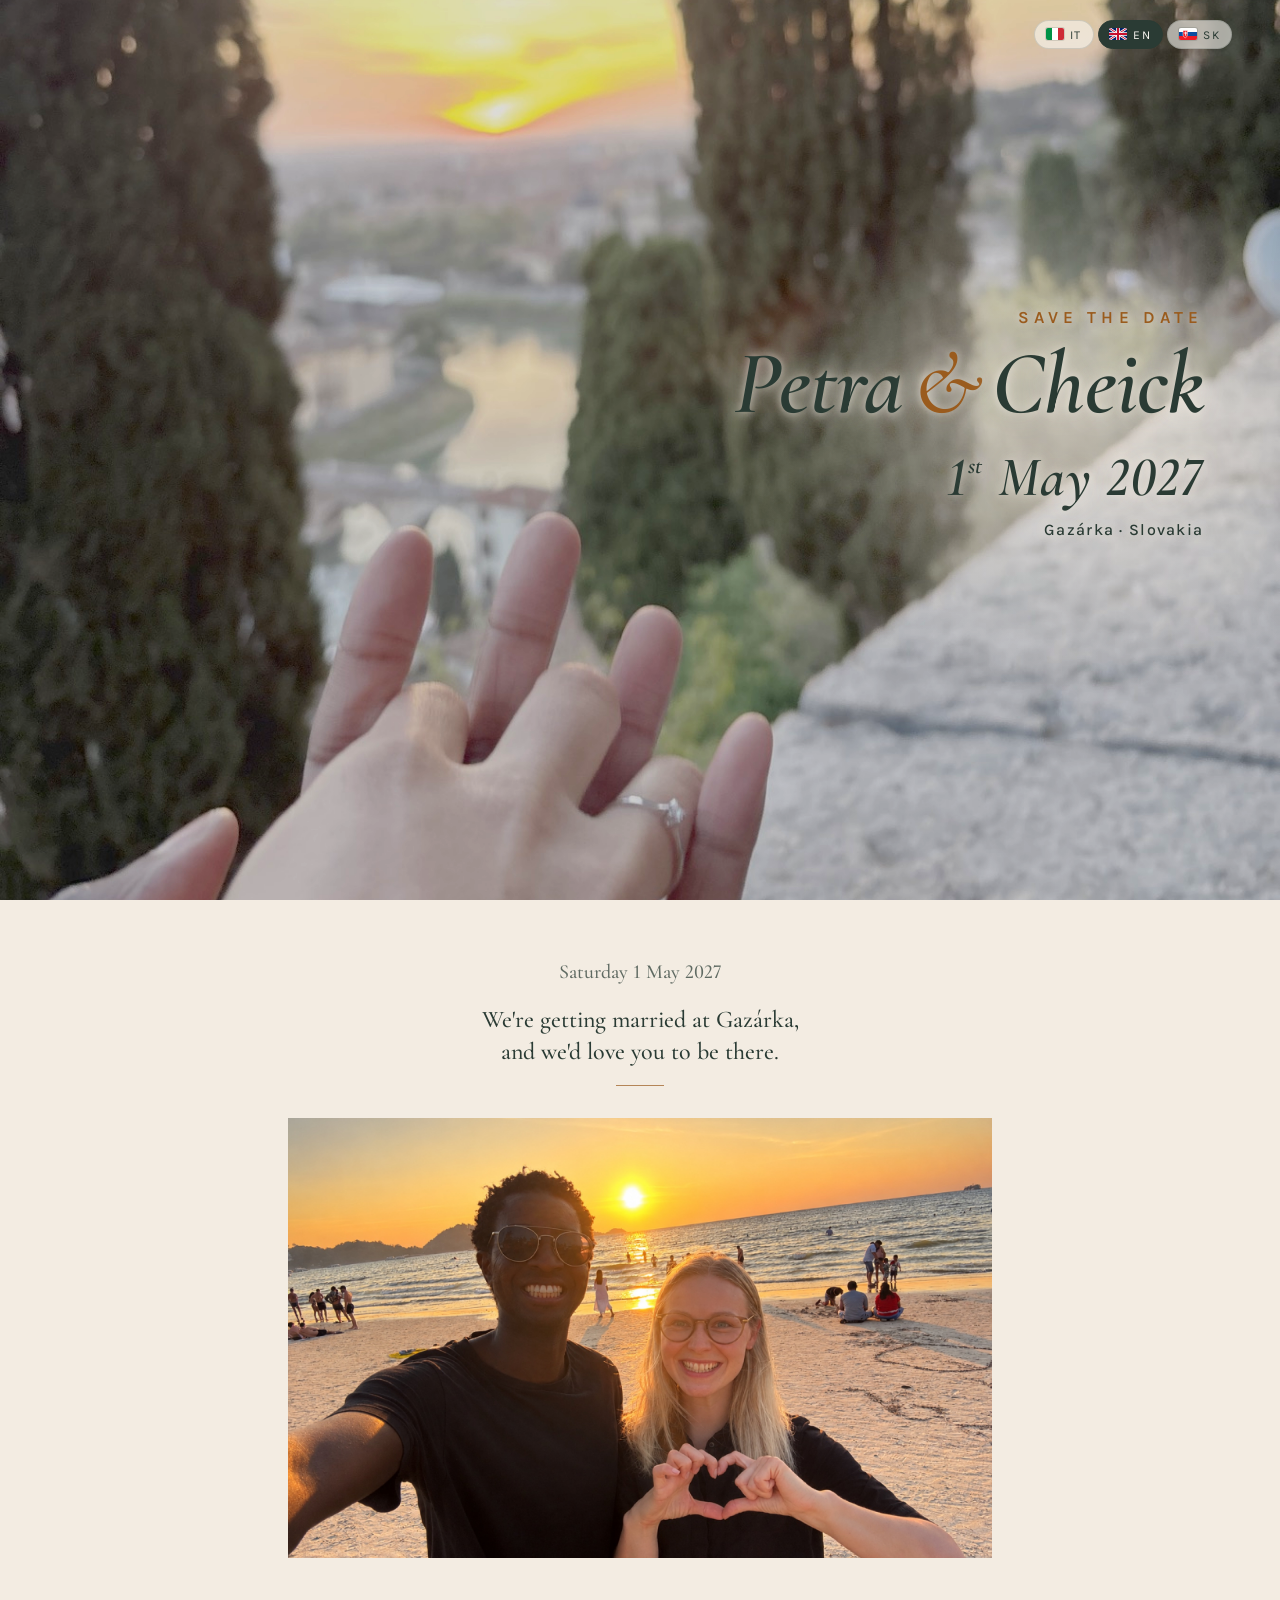
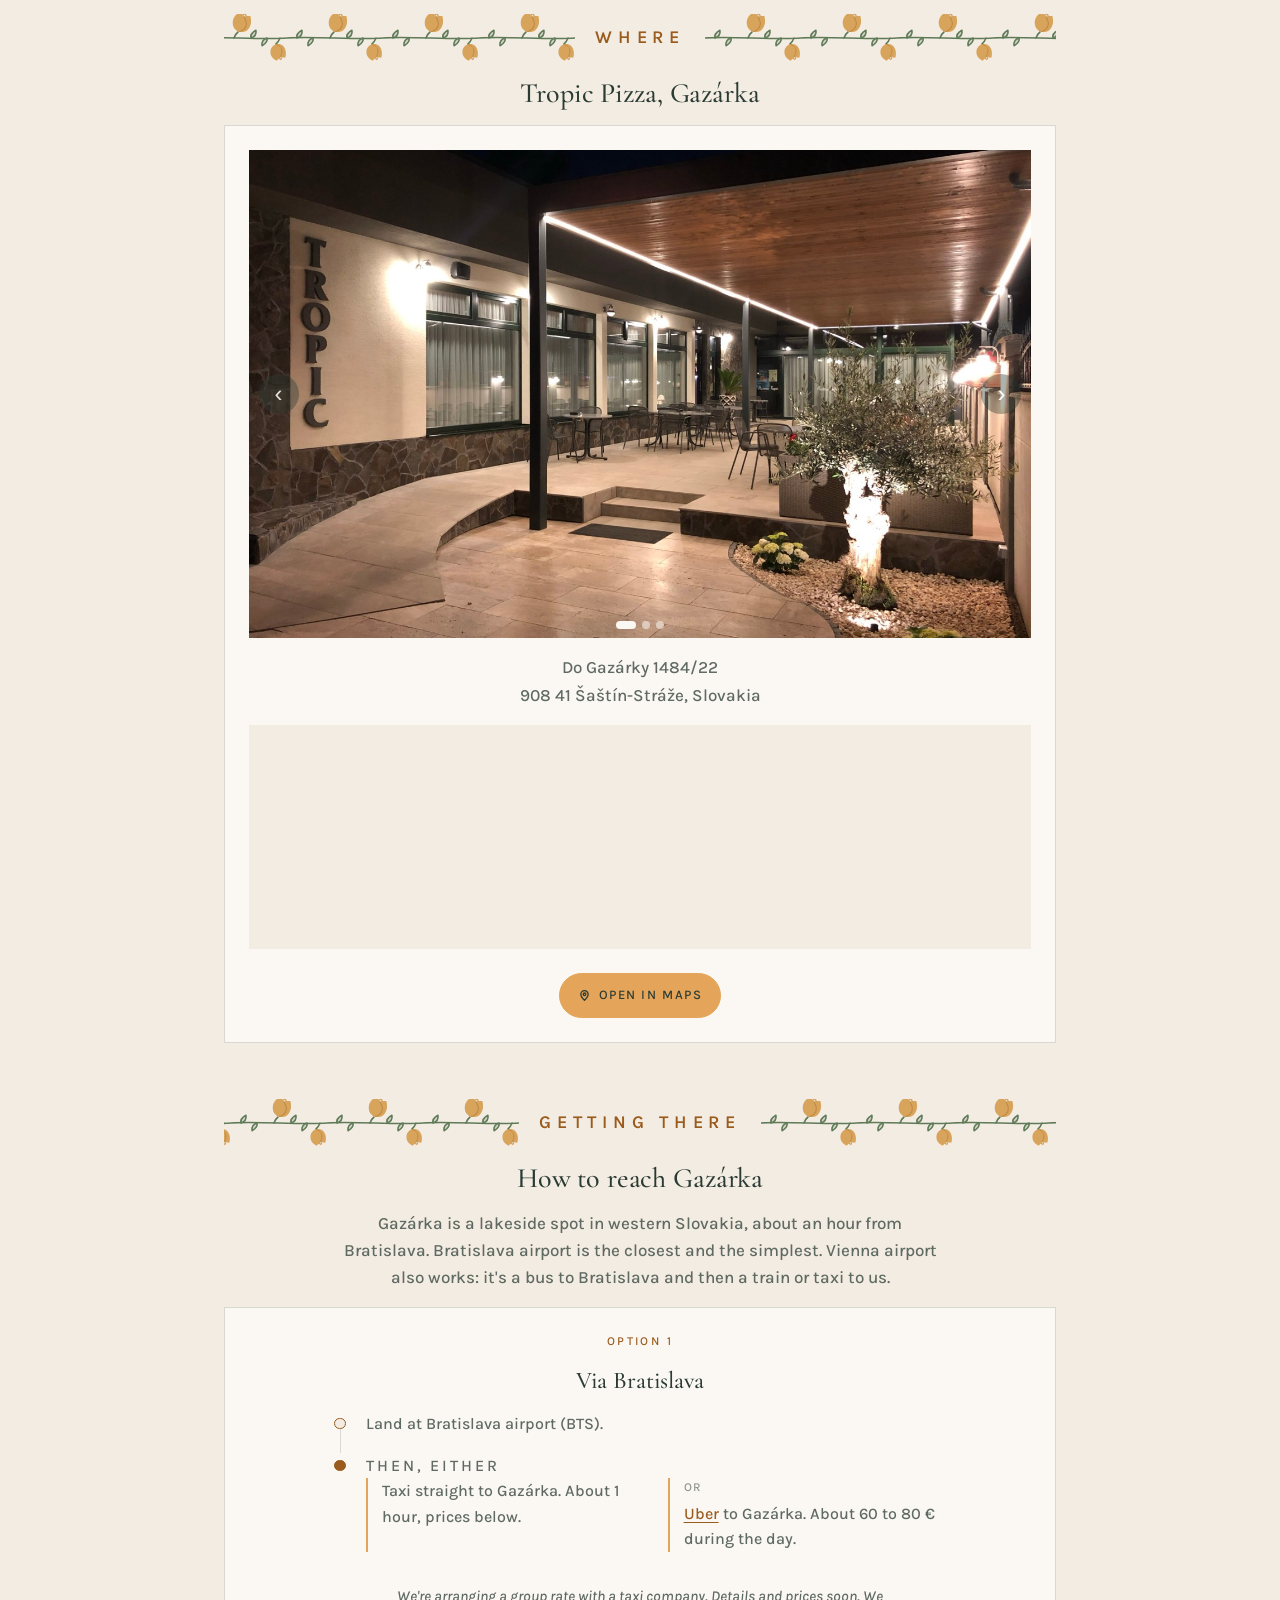
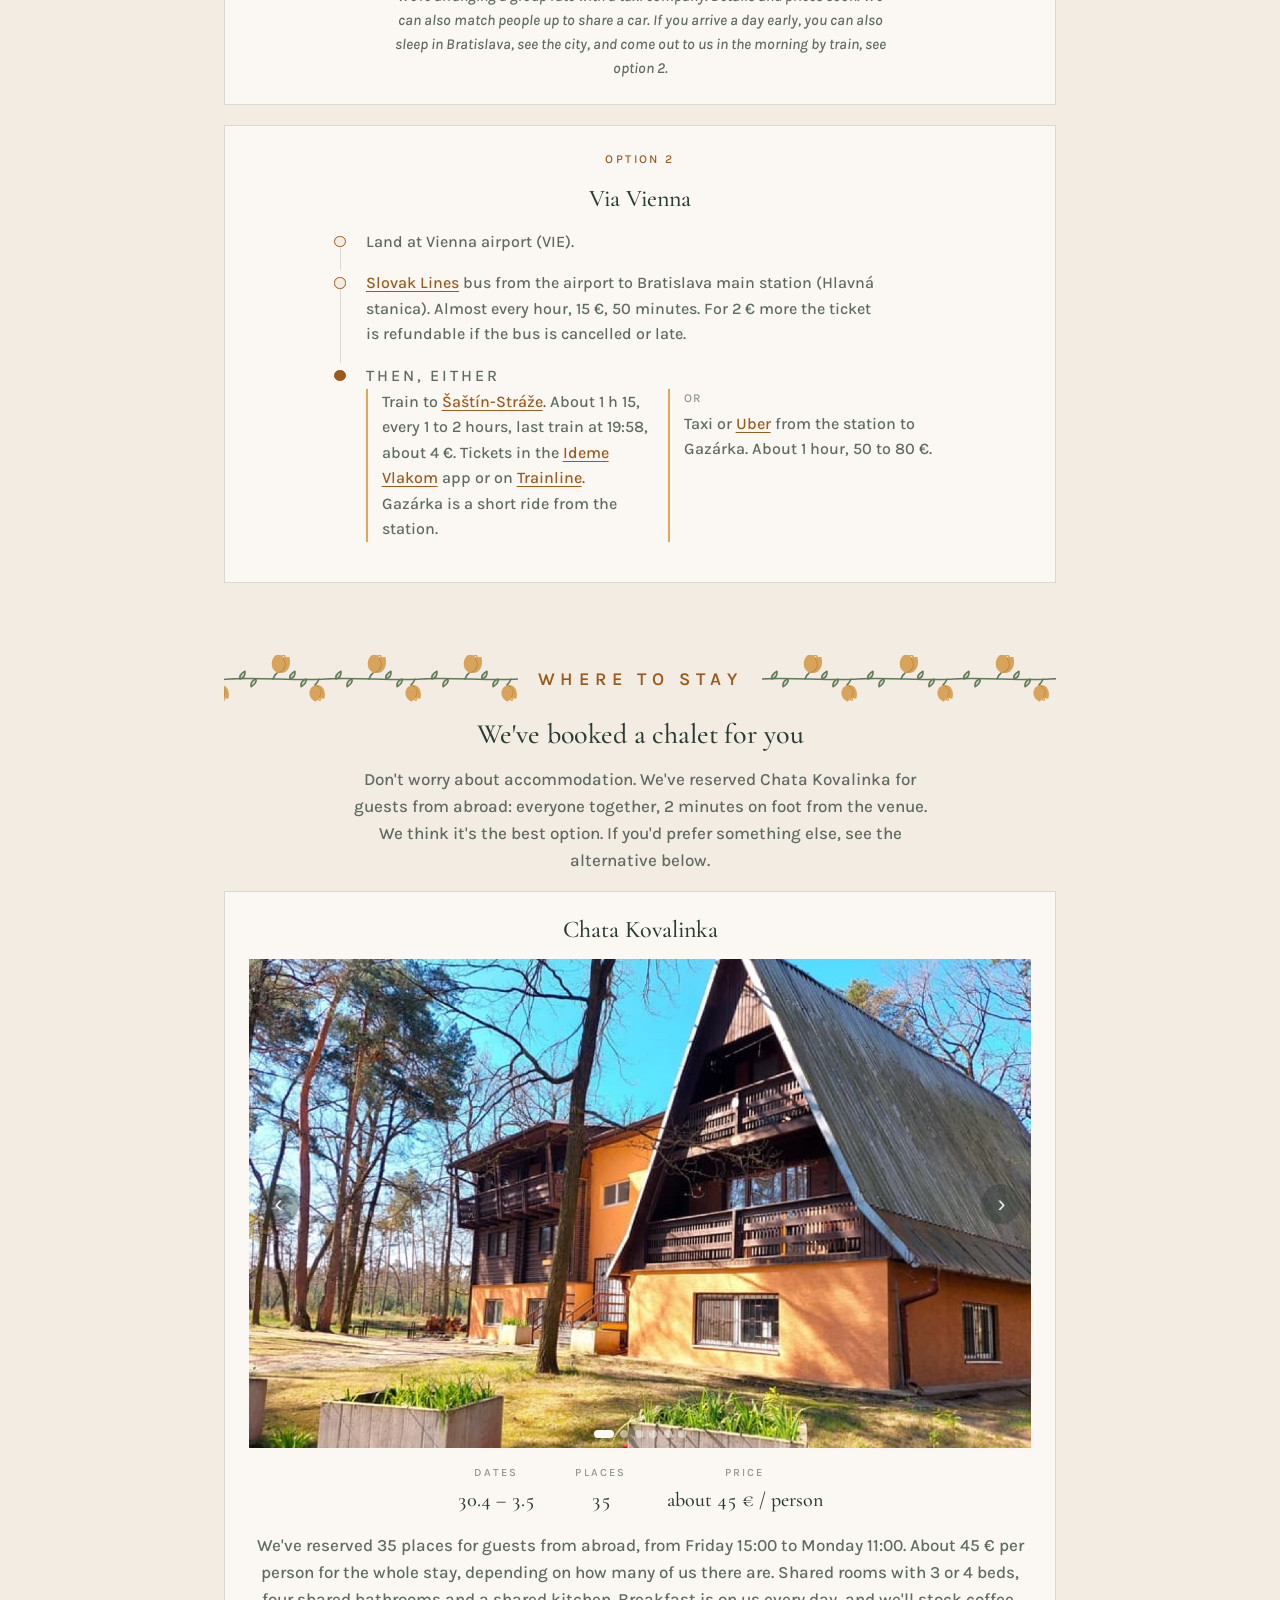
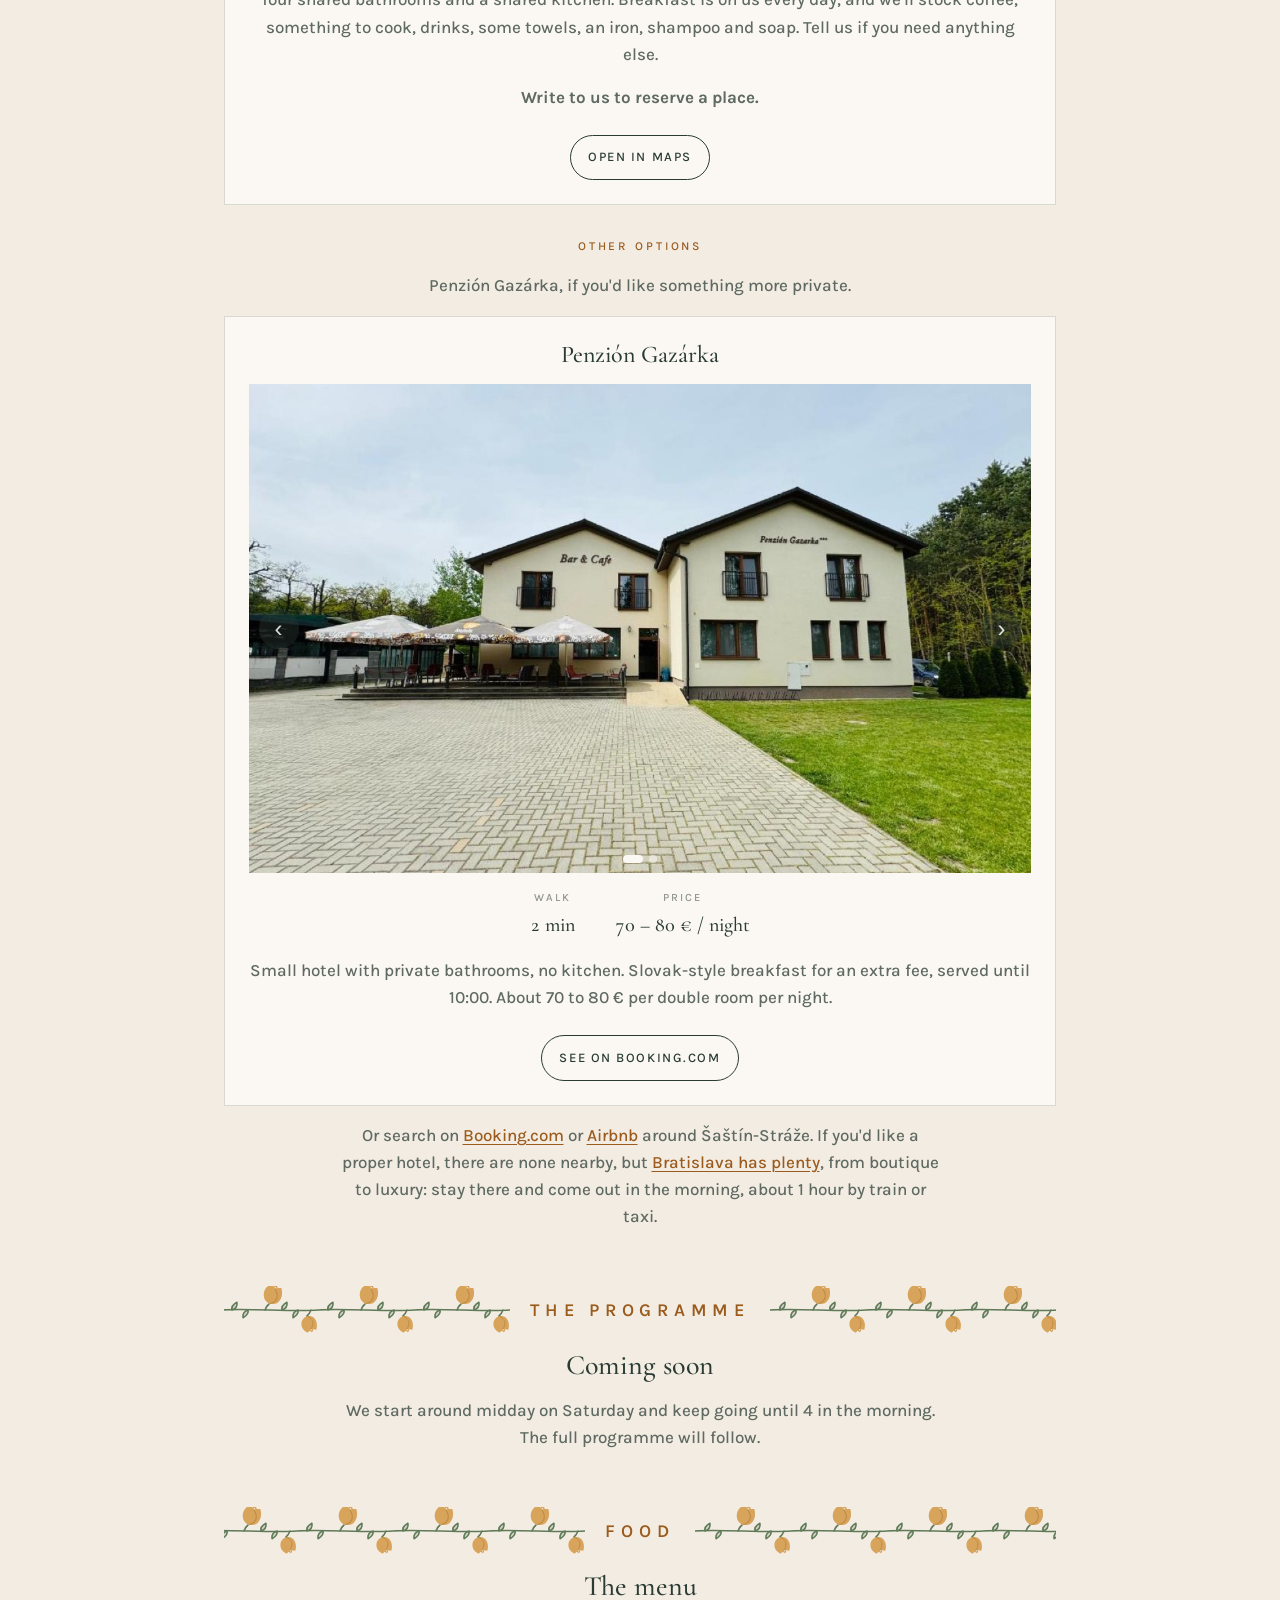
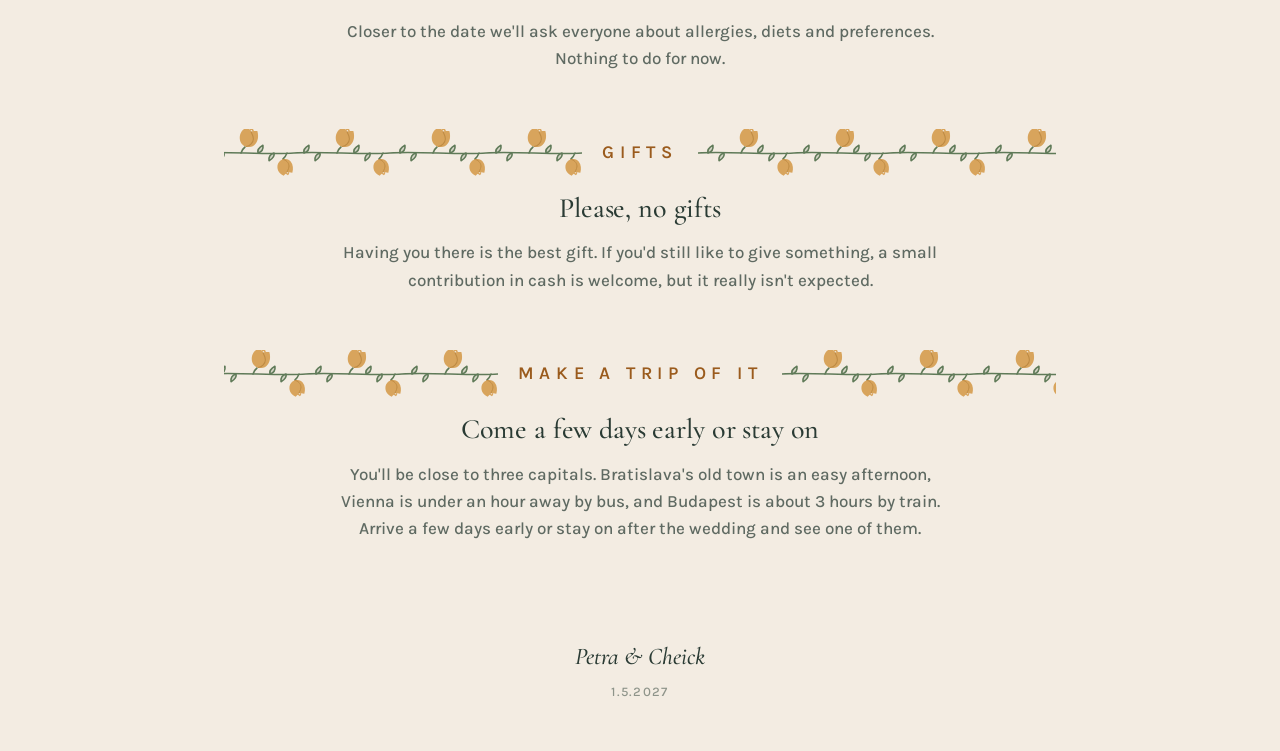
==== commit 1f32f279: "Tulip identity: vine separators, editable content file, language flags, HTML poster" ====
--- a/index.html
+++ b/index.html
@@ -4,7 +4,7 @@
 <meta charset="utf-8">
 <meta name="viewport" content="width=device-width, initial-scale=1, viewport-fit=cover">
 <!--ARTIFACT-START-->
-<title>Cheick & Petra</title>
+<title>Petra & Cheick</title>
 <link rel="preconnect" href="https://fonts.googleapis.com">
 <link rel="stylesheet" href="https://fonts.googleapis.com/css2?family=Cormorant+Garamond:ital,wght@0,400;0,500;0,600;1,400;1,500;1,600&family=Karla:wght@400;500;600&display=swap">
 <style>
@@ -29,6 +29,8 @@
 .mono{font-family:var(--body);font-size:.75rem;font-weight:600;letter-spacing:.18em;text-transform:uppercase;color:var(--muted)}
 .langs{display:flex;gap:.25rem}
 .langs button{appearance:none;border:1px solid var(--line);background:rgba(251,248,243,.6);color:var(--ink);padding:.4rem .65rem;border-radius:999px;cursor:pointer;font-family:var(--body);font-size:.75rem;letter-spacing:.14em;backdrop-filter:blur(6px)}
+.langs button{display:inline-flex;align-items:center;gap:.4rem}
+.langs .flag{width:18px;height:12px;border-radius:2px;box-shadow:0 0 0 1px rgba(42,59,52,.15)}
 .langs button[aria-pressed="true"]{background:var(--ink);color:var(--paper);border-color:var(--ink)}
 .langs button:focus-visible,.btn:focus-visible{outline:2px solid var(--gold-ink);outline-offset:2px}
 
@@ -42,8 +44,12 @@
 
 main{max-width:40rem;margin:0 auto;padding-block:3.5rem 4rem;display:grid;gap:3.5rem}
 section{display:grid;gap:1rem}
-h2{margin:0;font-family:var(--display);font-weight:400;font-size:2rem;line-height:1.1;letter-spacing:-.005em;text-wrap:balance}
-.label{margin:0;font-size:.75rem;letter-spacing:.24em;text-transform:uppercase;color:var(--gold-ink)}
+h2{margin:0;font-family:var(--display);font-weight:500;font-size:1.75rem;line-height:1.1;letter-spacing:-.005em;text-wrap:balance;text-align:center}
+main section>.label{font-size:1.125rem;letter-spacing:.32em;text-align:center;display:flex;align-items:center;gap:1.25rem}
+main section>.label::before,main section>.label::after{content:"";flex:1;height:48px;min-width:4rem;background:url('data:image/svg+xml,%3Csvg%20xmlns%3D%22http%3A%2F%2Fwww.w3.org%2F2000%2Fsvg%22%20viewBox%3D%220%200%2096%2048%22%20fill%3D%22none%22%20stroke%3D%22%235F7A58%22%20stroke-width%3D%221.6%22%20stroke-linecap%3D%22round%22%20stroke-linejoin%3D%22round%22%3E%3Cpath%20d%3D%22M0%2024%20C24%2022%2072%2026%2096%2024%22%2F%3E%3Cpath%20d%3D%22M10%2024%20C9%2020.15%2013%2017.4%2014.95%2016.299999999999997%20C15.5%2020.15%2013.3%2022.9%2010%2024%20Z%22%20fill%3D%22rgba%2895%2C122%2C88%2C.2%29%22%2F%3E%3Cpath%20d%3D%22M26%2024%20C27%2027.85%2023%2030.6%2021.05%2031.700000000000003%20C20.5%2027.85%2022.7%2025.1%2026%2024%20Z%22%20fill%3D%22rgba%2895%2C122%2C88%2C.2%29%22%2F%3E%3Cpath%20d%3D%22M43%2024%20C44%2021.5%2045%2019.5%2047%2018%22%2F%3E%3Cg%20transform%3D%22translate%2847.6%2017.6%29%20rotate%2820%29%20scale%280.26%200.26%29%20translate%28-50%20-90%29%22%20stroke%3D%22none%22%3E%3Cpath%20d%3D%22M50%2090%20C22%2090%2010%2060%2016%2040%20C18%2032%2024%2024%2030%2018%20C40%2023%2046%2024%2050%2029%20C54%2024%2060%2023%2072%2018%20C82%2032%2088%2050%2082%2068%20C78%2080%2070%2088%2050%2090%20Z%22%20fill%3D%22%23D8A45C%22%2F%3E%3Cpath%20d%3D%22M44%2025%20L50%2017%20L56%2023%22%20fill%3D%22none%22%20stroke%3D%22%23D8A45C%22%20stroke-width%3D%226%22%20stroke-linejoin%3D%22round%22%2F%3E%3Cpath%20d%3D%22M50%2029%20C60%2038%2066%2046%2068%2052%20C72%2064%2066%2084%2052%2089%22%20fill%3D%22none%22%20stroke%3D%22%23BE8A42%22%20stroke-width%3D%224%22%20stroke-linecap%3D%22round%22%2F%3E%3C%2Fg%3E%3Cpath%20d%3D%22M60%2024%20C59%2020.15%2063%2017.4%2064.95%2016.299999999999997%20C65.5%2020.15%2063.3%2022.9%2060%2024%20Z%22%20fill%3D%22rgba%2895%2C122%2C88%2C.2%29%22%2F%3E%3Cpath%20d%3D%22M76%2024%20C77%2027.85%2073%2030.6%2071.05%2031.700000000000003%20C70.5%2027.85%2072.7%2025.1%2076%2024%20Z%22%20fill%3D%22rgba%2895%2C122%2C88%2C.2%29%22%2F%3E%3Cpath%20d%3D%22M89%2024%20C88%2026.5%2087%2028.5%2085%2030%22%2F%3E%3Cg%20transform%3D%22translate%2884.4%2030.4%29%20rotate%28-20%29%20scale%280.22%20-0.22%29%20translate%28-50%20-90%29%22%20stroke%3D%22none%22%3E%3Cpath%20d%3D%22M50%2090%20C22%2090%2010%2060%2016%2040%20C18%2032%2024%2024%2030%2018%20C40%2023%2046%2024%2050%2029%20C54%2024%2060%2023%2072%2018%20C82%2032%2088%2050%2082%2068%20C78%2080%2070%2088%2050%2090%20Z%22%20fill%3D%22%23D8A45C%22%2F%3E%3Cpath%20d%3D%22M44%2025%20L50%2017%20L56%2023%22%20fill%3D%22none%22%20stroke%3D%22%23D8A45C%22%20stroke-width%3D%226%22%20stroke-linejoin%3D%22round%22%2F%3E%3Cpath%20d%3D%22M50%2029%20C60%2038%2066%2046%2068%2052%20C72%2064%2066%2084%2052%2089%22%20fill%3D%22none%22%20stroke%3D%22%23BE8A42%22%20stroke-width%3D%224%22%20stroke-linecap%3D%22round%22%2F%3E%3C%2Fg%3E%3C%2Fsvg%3E') repeat-x right center/96px 48px}
+main section>.label::after{background-position:left center}
+main section>.lead{text-align:center;justify-self:center}
+.label{margin:0;font-size:.8125rem;font-weight:600;letter-spacing:.24em;text-transform:uppercase;color:var(--gold-ink)}
 .intro{margin:0;font-family:var(--display);font-size:1.5rem;line-height:1.35;font-weight:500;text-align:center;max-width:32ch;justify-self:center;text-wrap:balance}
 .rule{width:3rem;height:1px;background:var(--gold-ink);justify-self:center;opacity:.7}
 .soon{margin:0;font-weight:500;text-align:center;color:var(--muted);max-width:40ch;justify-self:center}
@@ -76,6 +82,70 @@
 .facts dd{margin:0;font-family:var(--display);font-size:1.5rem;font-variant-numeric:tabular-nums}
 .card p{margin:0;color:var(--muted)}
 
+/* Details: venue, travel options, stay cards */
+.lead{margin:0;color:var(--muted);max-width:60ch}
+.sub{margin:1rem 0 0;font-size:.75rem;letter-spacing:.24em;text-transform:uppercase;color:var(--gold-ink)}
+.addr{margin:0;color:var(--muted);text-align:center}
+.card{text-align:center}
+.card .facts,.card .links{justify-content:center}
+.opt .stops{text-align:left;max-width:62ch;margin-inline:auto;width:100%}
+.opt .note{text-align:center;max-width:62ch;margin-inline:auto}
+main section>.lead,main section>.sub{text-align:center;justify-self:center}
+.map{width:100%;height:14rem;overflow:hidden;background:var(--mist)}
+.map iframe{display:block;width:100%;height:100%;border:0}
+.two{display:grid;gap:1.25rem}
+.opt h3,.stay h3{margin:0;font-family:var(--display);font-weight:500;font-size:1.5rem;line-height:1.15}
+.opt .kicker{margin:0;font-size:.75rem;letter-spacing:.2em;text-transform:uppercase;color:var(--gold-ink)}
+.opt .stops{margin-top:0}
+.opt .stop{padding-bottom:1rem}
+.opt .stop p{font-size:1rem}
+.note{margin:0;font-size:.9375rem;color:var(--dim);font-style:italic}
+.either{margin:.1rem 0 .5rem;font-size:.75rem;letter-spacing:.18em;text-transform:uppercase;color:var(--gold-ink)}
+.branches{display:grid;gap:.75rem}
+.branch{position:relative;border-left:2px solid var(--gold);padding-left:.85rem}
+.branch p{margin:0}
+.orw{display:block;font-size:.75rem;letter-spacing:.14em;text-transform:uppercase;color:var(--dim);margin-bottom:.2rem}
+@media (min-width:641px){.branches{grid-template-columns:1fr 1fr;gap:1.25rem}}
+.opt a,.lead a{color:var(--gold-ink);text-decoration-thickness:1px;text-underline-offset:3px}
+.strip{display:grid;grid-template-columns:repeat(3,minmax(0,1fr));gap:.4rem}
+.strip img{display:block;width:100%;aspect-ratio:1;object-fit:cover}
+.strip.n2{grid-template-columns:repeat(2,minmax(0,1fr))}
+.strip.n1{grid-template-columns:1fr}
+.strip.n1 img{aspect-ratio:3/2}
+.slides{display:block;position:relative;aspect-ratio:16/10;overflow:hidden;background:var(--mist)}
+.slides img{position:absolute;inset:0;width:100%;height:100%;aspect-ratio:auto;object-fit:cover;opacity:0;transition:opacity .8s ease}
+.slides img.on{opacity:1}
+.dots{position:absolute;left:0;right:0;bottom:.6rem;display:flex;justify-content:center;gap:.4rem;z-index:1}
+.dots button{appearance:none;border:0;width:.5rem;height:.5rem;border-radius:999px;background:rgba(251,248,243,.55);padding:0;cursor:pointer}
+.dots button.on{background:var(--paper);width:1.25rem}
+.sl-nav{position:absolute;top:50%;transform:translateY(-50%);z-index:1;appearance:none;border:0;width:2.5rem;height:2.5rem;border-radius:999px;background:rgba(42,59,52,.45);color:#fff;font-size:1.5rem;line-height:1;display:grid;place-items:center;cursor:pointer;opacity:.85}
+.sl-nav:hover{background:rgba(42,59,52,.7)}
+.sl-prev{left:.6rem}.sl-next{right:.6rem}
+@media (prefers-reduced-motion:reduce){.slides img{transition:none}}
+.strip.n2 img{aspect-ratio:3/2}
+.venue-strip{grid-template-columns:repeat(3,minmax(0,1fr));gap:.5rem}
+.venue-strip img{aspect-ratio:3/2}
+.strip img{cursor:zoom-in}
+.lightbox{position:fixed;inset:0;z-index:50;background:rgba(20,30,27,.9);display:grid;place-items:center;padding:1rem;cursor:zoom-out}
+.lightbox img{max-width:100%;max-height:100%;object-fit:contain;box-shadow:0 20px 60px rgba(0,0,0,.5)}
+.lightbox button{position:absolute;appearance:none;border:0;background:rgba(251,248,243,.15);color:#fff;width:2.75rem;height:2.75rem;border-radius:999px;font-size:1.5rem;line-height:1;cursor:pointer;display:grid;place-items:center}
+.lightbox button:hover{background:rgba(251,248,243,.3)}
+.lb-close{top:calc(env(safe-area-inset-top,0px) + .75rem);right:.75rem}
+.lb-nav{top:50%;transform:translateY(-50%)}
+.lb-prev{left:.75rem}.lb-next{right:.75rem}
+.lb-count{position:absolute;bottom:calc(env(safe-area-inset-bottom,0px) + 1rem);left:50%;transform:translateX(-50%);color:rgba(255,255,255,.8);font-size:.8125rem;letter-spacing:.14em}
+.lightbox img{user-select:none;-webkit-user-drag:none;touch-action:pan-y}
+@media (max-width:640px){
+  h2{font-size:1.5rem}
+  main section>.label{font-size:.9375rem;gap:.75rem;letter-spacing:.24em}
+  main section>.label::before,main section>.label::after{height:30px;min-width:2.5rem;background-size:60px 30px;background-position:right center}
+  main section>.label::after{background-position:left center}
+  .venue-strip{grid-template-columns:1fr 1fr}
+  .venue-strip img:first-child{grid-column:1/-1;aspect-ratio:16/10}
+  .strip.n2{grid-template-columns:1fr}
+}
+.stay .facts dd{font-size:1.25rem}
+
 footer{font-variant-numeric:lining-nums;font-feature-settings:"lnum" 1;text-align:center;padding-block:2rem 3rem;display:grid;gap:.35rem;color:var(--dim);font-size:.8125rem;letter-spacing:.1em}
 footer .n{font-family:var(--display);font-size:1.5rem;font-style:italic;color:var(--ink);letter-spacing:0}
 @media (max-width:480px){ .card{padding:1.25rem} }
@@ -104,20 +174,22 @@
   .top .mono{display:none}
   .top{justify-content:flex-end}
   main .beach{display:none}
-  .pair{grid-template-columns:minmax(0,1fr) minmax(0,.85fr);gap:3rem;align-items:center}
-  .pair .ring{display:block;aspect-ratio:4/3;overflow:hidden;order:1}
-  .pair .text{justify-items:start;text-align:left}
-  .pair .intro,.pair .soon{text-align:left;justify-self:start}
-  .pair .rule{justify-self:start}
+  .pair{grid-template-columns:1fr;gap:2rem}
+  .pair .ring{display:block;aspect-ratio:16/10;overflow:hidden;order:1;width:100%;max-width:44rem;margin-inline:auto}
+  .pair .text{justify-items:center;text-align:center}
+  .two{grid-template-columns:1fr 1fr;align-items:start}
+  #options{grid-template-columns:1fr}
+  #stays,#stays2{grid-template-columns:1fr}
+  #stays .strip{grid-template-columns:repeat(6,minmax(0,1fr))}
 }
 </style>
 </head><body>
 <header class="top">
   <span class="mono" id="topNames"></span>
   <nav class="langs" id="langs" aria-label="Language">
-    <button type="button" data-lang="it" aria-pressed="false">IT</button>
-    <button type="button" data-lang="en" aria-pressed="false">EN</button>
-    <button type="button" data-lang="sk" aria-pressed="false">SK</button>
+    <button type="button" data-lang="it" aria-pressed="false"><svg class="flag" viewBox="0 0 18 12" aria-hidden="true"><rect width="6" height="12" fill="#009246"/><rect x="6" width="6" height="12" fill="#fff"/><rect x="12" width="6" height="12" fill="#ce2b37"/></svg>IT</button>
+    <button type="button" data-lang="en" aria-pressed="false"><svg class="flag" viewBox="0 0 18 12" aria-hidden="true"><rect width="18" height="12" fill="#012169"/><path d="M0 0L18 12M18 0L0 12" stroke="#fff" stroke-width="2.4"/><path d="M0 0L18 12M18 0L0 12" stroke="#C8102E" stroke-width="1"/><path d="M9 0V12M0 6H18" stroke="#fff" stroke-width="3.6"/><path d="M9 0V12M0 6H18" stroke="#C8102E" stroke-width="2"/></svg>EN</button>
+    <button type="button" data-lang="sk" aria-pressed="false"><svg class="flag" viewBox="0 0 18 12" aria-hidden="true"><rect width="18" height="4" fill="#fff"/><rect y="4" width="18" height="4" fill="#0b4ea2"/><rect y="8" width="18" height="4" fill="#ee1c25"/><path d="M4 2.5h4.5v4.2c0 1.6-1.2 2.7-2.25 3.1C5.2 9.4 4 8.3 4 6.7z" fill="#ee1c25" stroke="#fff" stroke-width=".5"/><path d="M6.25 3.6v1h-1v.9h1v2.2h.9V5.5h1v-.9h-1v-1z" fill="#fff"/></svg>SK</button>
   </nav>
 </header>
 
@@ -138,94 +210,87 @@
       <p class="long" id="dateLong"></p>
       <p class="intro" data-t="intro"></p>
       <div class="rule"></div>
-      <p class="soon" data-t="soon"></p>
     </div>
   </section>
   <figure class="beach"><img class="photo" src="img/beach-fixed.jpg" alt=""></figure>
 
-  <!-- Travel and accommodation: hidden until CONFIG.showDetails is true -->
-  <section class="details" hidden>
-    <p class="label" data-t="howLabel"></p>
-    <h2 data-t="howTitle"></h2>
-    <ol class="stops" id="stops"></ol>
-    <div class="links">
-      <a class="btn primary" id="mapGaz" target="_blank" rel="noopener"><svg viewBox="0 0 16 16" fill="none" stroke="currentColor" stroke-width="1.6"><path d="M8 14s-4.5-4.2-4.5-7.5a4.5 4.5 0 0 1 9 0C12.5 9.8 8 14 8 14z"/><circle cx="8" cy="6.5" r="1.6"/></svg><span data-t="mapBtn"></span></a>
-      <a class="btn" target="_blank" rel="noopener" href="https://www.zssk.sk/"><span data-t="trainBtn"></span></a>
+  <section id="venue">
+    <p class="label" data-t="venueLabel"></p>
+    <h2 data-t="venueTitle"></h2>
+    <div class="card">
+      <div class="strip slides"><img src="img/venue-3.jpg" alt="" class="on"><img src="img/venue-1.jpg" alt="" loading="lazy"><img src="img/venue-2.jpg" alt="" loading="lazy"><button type="button" class="sl-nav sl-prev" aria-label="Previous">‹</button><button type="button" class="sl-nav sl-next" aria-label="Next">›</button><div class="dots"><button type="button" data-k="0" class="on" aria-label="1"></button><button type="button" data-k="1" aria-label="2"></button><button type="button" data-k="2" aria-label="3"></button></div></div>
+      <p class="addr">Do Gazárky 1484/22<br>908 41 Šaštín-Stráže, Slovakia</p>
+      <div class="map"><iframe src="https://www.google.com/maps/embed?pb=!1m18!1m12!1m3!1d2636.945139413708!2d17.134140143382478!3d48.63003185480088!2m3!1f0!2f0!3f0!3m2!1i1024!2i768!4f13.1!3m3!1m2!1s0x476ccec754f8be9d%3A0x29570f6d9a2a2ad!2sTropic%20Pizza!5e0!3m2!1sen!2sat!4v1792331296991!5m2!1sen!2sat" loading="lazy" referrerpolicy="strict-origin-when-cross-origin" allowfullscreen title="Map"></iframe></div>
+      <div class="links"><a class="btn primary" id="mapVenue" target="_blank" rel="noopener"><svg viewBox="0 0 16 16" fill="none" stroke="currentColor" stroke-width="1.6"><path d="M8 14s-4.5-4.2-4.5-7.5a4.5 4.5 0 0 1 9 0C12.5 9.8 8 14 8 14z"/><circle cx="8" cy="6.5" r="1.6"/></svg><span data-t="mapBtn"></span></a></div>
     </div>
   </section>
 
-  <section class="details" hidden>
+  <section id="travel" class="abroad">
+    <p class="label" data-t="travelLabel"></p>
+    <h2 data-t="travelTitle"></h2>
+    <p class="lead" data-t="travelIntro"></p>
+    <div class="two" id="options"></div>
+    <div class="links" hidden>
+      <a class="btn" id="stationLink" target="_blank" rel="noopener"><svg viewBox="0 0 16 16" fill="none" stroke="currentColor" stroke-width="1.6"><path d="M8 14s-4.5-4.2-4.5-7.5a4.5 4.5 0 0 1 9 0C12.5 9.8 8 14 8 14z"/><circle cx="8" cy="6.5" r="1.6"/></svg><span data-t="stationBtn"></span></a>
+    </div>
+    <p class="lead" data-t="travelOutro"></p>
+  </section>
+
+  <section id="local" class="local">
+    <p class="label" data-t="travelLabel"></p>
+    <h2 data-t="travelTitle"></h2>
+    <p class="lead" id="localTravel"></p>
+    <div class="links" hidden><a class="btn primary" id="stationLink2" target="_blank" rel="noopener"><svg viewBox="0 0 16 16" fill="none" stroke="currentColor" stroke-width="1.6"><path d="M8 14s-4.5-4.2-4.5-7.5a4.5 4.5 0 0 1 9 0C12.5 9.8 8 14 8 14z"/><circle cx="8" cy="6.5" r="1.6"/></svg><span data-t="stationBtn"></span></a></div>
+  </section>
+
+  <section id="stay">
     <p class="label" data-t="stayLabel"></p>
     <h2 data-t="stayTitle"></h2>
-    <div class="card">
-      <p class="name">Chata Kovalinka</p>
-      <dl class="facts">
-        <div><dt data-t="fWhen"></dt><dd>30.4 – 2.5</dd></div>
-        <div><dt data-t="fPlaces"></dt><dd>35</dd></div>
-      </dl>
-      <p data-t="stayText"></p>
-      <div class="links"><a class="btn" id="mapStay" target="_blank" rel="noopener"><span data-t="mapBtn"></span></a></div>
-    </div>
+    <p class="lead abroad" data-t="stayIntro"></p>
+    <div class="two" id="stays"></div>
+    <p class="sub abroad" data-t="stayAlt"></p>
+    <p class="lead abroad" id="stayAltText"></p>
+    <div class="two" id="stays2"></div>
+    <p class="lead abroad" id="stayMore"></p>
+  </section>
+
+  <section id="program">
+    <p class="label" data-t="progLabel"></p>
+    <h2 data-t="progTitle"></h2>
+    <p class="lead" data-t="progText"></p>
+  </section>
+
+  <section id="menu">
+    <p class="label" data-t="menuLabel"></p>
+    <h2 data-t="menuTitle"></h2>
+    <p class="lead" data-t="menuText"></p>
+  </section>
+
+  <section id="gifts">
+    <p class="label" data-t="giftLabel"></p>
+    <h2 data-t="giftTitle"></h2>
+    <p class="lead" data-t="giftText"></p>
+  </section>
+
+  <section id="ideas" class="abroad">
+    <p class="label" data-t="ideasLabel"></p>
+    <h2 data-t="ideasTitle"></h2>
+    <p class="lead" data-t="ideasText"></p>
   </section>
 </main>
+
+<div class="lightbox" id="lightbox" hidden><button type="button" class="lb-close" id="lbClose" aria-label="Close">×</button><button type="button" class="lb-nav lb-prev" id="lbPrev" aria-label="Previous">‹</button><img id="lbImg" src="" alt=""><button type="button" class="lb-nav lb-next" id="lbNext" aria-label="Next">›</button><span class="lb-count" id="lbCount"></span></div>
 
 <footer>
   <span class="n" id="fNames"></span>
   <span id="fDate"></span>
 </footer>
 
+<script src="content/site.js"></script>
+<script src="motifs.js"></script>
 <script>
-// ---- Edit these ----
-const CONFIG = {
-  names: ["Cheick", "Petra"],
-  date: new Date(2027, 4, 1),            // 1 May 2027 (month is 0-based)
-  showDetails: false,                    // true once travel and accommodation are final
-  maps: {
-    gazarka: "https://www.google.com/maps/search/?api=1&query=Gaz%C3%A1rka%2C+%C5%A0a%C5%A1t%C3%ADn-Str%C3%A1%C5%BEe",
-    kovalinka: "https://www.google.com/maps/search/?api=1&query=Chata+Kovalinka"
-  }
-};
-const T = {
-  en:{ locale:"en-GB", eyebrow:"Save the date", dateHero:"1<sup>st</sup> May 2027", place:"Gazárka · Slovakia",
-    intro:"We're getting married at Gazárka, and we'd love you to be there.",
-    soon:"Details on travel and where to stay will follow.",
-    howLabel:"The journey", howTitle:"How to get there",
-    stops:[
-      {code:"MIL → BTS",alt:"",text:"Direct flight from Milan to Bratislava."},
-      {code:"MIL → VIE",alt:"or",text:"Fly to Vienna, then about 1 h to Bratislava by bus or train."},
-      {code:"BTS → Gazárka",alt:"then by train",text:"Regional train from Bratislava hl. st. towards Kúty. Get off at Šaštín-Stráže."}
-    ],
-    mapBtn:"Open in Maps", trainBtn:"Train timetable",
-    stayLabel:"For guests from abroad", stayTitle:"Where to stay",
-    stayText:"We have booked 35 places at Chata Kovalinka for guests coming from abroad, from 30 April to 2 May.",
-    fWhen:"Dates", fPlaces:"Places" },
-  it:{ locale:"it-IT", eyebrow:"Segnatevi la data", dateHero:"1 maggio 2027", place:"Gazárka · Slovacchia",
-    intro:"Ci sposiamo a Gazárka e ci piacerebbe tanto avervi con noi.",
-    soon:"I dettagli su viaggio e alloggio arriveranno presto.",
-    howLabel:"Il viaggio", howTitle:"Come arrivare",
-    stops:[
-      {code:"MIL → BTS",alt:"",text:"Volo diretto da Milano a Bratislava."},
-      {code:"MIL → VIE",alt:"oppure",text:"Volo per Vienna, poi circa 1 h fino a Bratislava in bus o treno."},
-      {code:"BTS → Gazárka",alt:"poi in treno",text:"Treno regionale da Bratislava hl. st. direzione Kúty. Scendere a Šaštín-Stráže."}
-    ],
-    mapBtn:"Apri in Maps", trainBtn:"Orari dei treni",
-    stayLabel:"Per chi arriva dall'estero", stayTitle:"Dove dormire",
-    stayText:"Abbiamo prenotato 35 posti alla Chata Kovalinka per chi arriva dall'estero, dal 30 aprile al 2 maggio.",
-    fWhen:"Date", fPlaces:"Posti" },
-  sk:{ locale:"sk-SK", eyebrow:"Poznačte si dátum", dateHero:"1. mája 2027", place:"Gazárka · Slovensko",
-    intro:"Berieme sa na Gazárke a budeme radi, ak prídete.",
-    soon:"Podrobnosti o ceste a ubytovaní pošleme čoskoro.",
-    howLabel:"Cesta", howTitle:"Ako sa k nám dostať",
-    stops:[
-      {code:"MIL → BTS",alt:"",text:"Priamy let z Milána do Bratislavy."},
-      {code:"MIL → VIE",alt:"alebo",text:"Let do Viedne, potom asi 1 h do Bratislavy autobusom alebo vlakom."},
-      {code:"BTS → Gazárka",alt:"potom vlakom",text:"Regionálny vlak z Bratislavy hl. st. smer Kúty. Vystúpte v Šaštíne-Strážach."}
-    ],
-    mapBtn:"Otvoriť v Mapách", trainBtn:"Cestovný poriadok",
-    stayLabel:"Pre hostí zo zahraničia", stayTitle:"Ubytovanie",
-    stayText:"Pre hostí zo zahraničia máme rezervovaných 35 miest v Chate Kovalinka, od 30. apríla do 2. mája.",
-    fWhen:"Termín", fPlaces:"Miesta" }
-};
+// Texts and settings live in content/site.js
+const CONFIG=window.SITE.config, T=window.SITE.text;
 
 const $=s=>document.querySelector(s);
 const d=CONFIG.date;
@@ -233,24 +298,89 @@
 $('#topNames').textContent=`${CONFIG.names[0]} & ${CONFIG.names[1]}`;
 $('#fNames').textContent=`${CONFIG.names[0]} & ${CONFIG.names[1]}`;
 $('#fDate').textContent=`${d.getDate()}.${d.getMonth()+1}.${d.getFullYear()}`;
-$('#mapGaz').href=CONFIG.maps.gazarka; $('#mapStay').href=CONFIG.maps.kovalinka;
-document.querySelectorAll('.details').forEach(s=>{ s.hidden=!CONFIG.showDetails; });
+$('#mapVenue').href=CONFIG.maps.venue;
+$('#stationLink').href=CONFIG.maps.station; $('#stationLink2').href=CONFIG.maps.station;
+
+const esc=x=>String(x).replace(/&/g,'&amp;').replace(/</g,'&lt;');
+function optCard(o,t){
+  const step=(st,i)=>{
+    const last=i===o.steps.length-1;
+    if(st&&st.or) return `<li class="stop fork${last?' end':''}"><span class="dot"></span><div><p class="either">${esc(t.orLabel)}</p><div class="branches">${st.or.map((b,k)=>`<div class="branch">${k>0?`<span class="orw">${esc(t.orWord)}</span>`:''}<p>${b}</p></div>`).join('')}</div></div></li>`;
+    return `<li class="stop${last?' end':''}"><span class="dot"></span><div><p>${st}</p></div></li>`;
+  };
+  return `<article class="card opt"><p class="kicker">${esc(o.kicker)}</p><h3>${esc(o.title)}</h3>
+    <ol class="stops">${o.steps.map(step).join('')}</ol>
+    ${o.note?`<p class="note">${o.note}</p>`:''}</article>`;
+}
+function stayCard(c,photos,n){
+  const strip=`<div class="strip slides">${photos.map((src,k)=>`<img src="${src}" alt="" loading="lazy"${k===0?' class="on"':''}>`).join('')}<button type="button" class="sl-nav sl-prev" aria-label="Previous">‹</button><button type="button" class="sl-nav sl-next" aria-label="Next">›</button><div class="dots">${photos.map((_,k)=>`<button type="button" data-k="${k}"${k===0?' class="on"':''} aria-label="${k+1}"></button>`).join('')}</div></div>`;
+  const facts=`<dl class="facts">${c.facts.map(([k,v])=>`<div><dt>${esc(k)}</dt><dd>${esc(v)}</dd></div>`).join('')}</dl>`;
+  const links=c.map?`<div class="links"><a class="btn" href="${c.map}" target="_blank" rel="noopener">${c.mapBtn}</a></div>`:c.book?`<div class="links"><a class="btn" href="${c.book}" target="_blank" rel="noopener">${c.bookBtn}</a></div>`:'';
+  return `<article class="card stay"><h3>${esc(c.title)}</h3>${strip}${facts}<p>${esc(c.text)}</p>${c.cta?`<p><strong>${esc(c.cta)}</strong></p>`:''}${links}</article>`;
+}
 
 function setLang(l){
   const t=T[l]||T.en; l=T[l]?l:'en';
   document.documentElement.lang=l;
-  document.querySelectorAll('[data-t]').forEach(el=>{ el.textContent=t[el.dataset.t]; });
+  document.querySelectorAll('[data-t]').forEach(el=>{ el.textContent=t[el.dataset.t]||''; });
   $('#dateShort').innerHTML=t.dateHero;
-  $('#dateLong').textContent=new Intl.DateTimeFormat(t.locale,{weekday:'long',day:'numeric',month:'long',year:'numeric'}).format(d);
-  $('#stops').innerHTML=t.stops.map((s,i)=>`<li class="stop${i===t.stops.length-1?' end':''}"><span class="dot"></span><div><div class="head"><span class="code">${s.code.replace('→','<span class="arrow">→</span>')}</span>${s.alt?`<span class="alt">${s.alt}</span>`:''}</div><p>${s.text}</p></div></li>`).join('');
+  const dl=new Intl.DateTimeFormat(t.locale,{weekday:'long',day:'numeric',month:'long',year:'numeric'}).format(d);
+  $('#dateLong').textContent=dl.charAt(0).toUpperCase()+dl.slice(1);
+  const abroad=l!=='sk';
+  document.querySelectorAll('.abroad').forEach(s=>{ s.hidden=!abroad; });
+  document.querySelectorAll('.local').forEach(s=>{ s.hidden=abroad; });
+  if(abroad) $('#options').innerHTML=optCard(t.opt1,t)+optCard(t.opt2,t)+(t.opt3?optCard(t.opt3,t):'');
+  $('#localTravel').innerHTML=t.localTravel||'';
+  $('#stayAltText').innerHTML=t.stayAltText||'';
+  $('#stayMore').innerHTML=t.stayMore||'';
+  const others=stayCard(Object.assign({book:CONFIG.booking.penzion,bookBtn:t.bookBtn},t.pension),CONFIG.photos.penzion,2);
+  if(t.chata){ $('#stays').innerHTML=stayCard(Object.assign({map:CONFIG.maps.kovalinka,mapBtn:t.mapBtn},t.chata),CONFIG.photos.chata,3); $('#stays2').innerHTML=others; }
+  else { $('#stays').innerHTML=others; $('#stays2').innerHTML=''; }
   document.querySelectorAll('#langs button').forEach(x=>x.setAttribute('aria-pressed',String(x.dataset.lang===l)));
   try{localStorage.setItem('wedding-lang',l)}catch(e){}
 }
 document.querySelectorAll('#langs button').forEach(x=>x.addEventListener('click',()=>setLang(x.dataset.lang)));
-let initial='en';
-try{ initial=localStorage.getItem('wedding-lang')||''; }catch(e){}
+let initial=(location.hash||'').replace('#','').toLowerCase();
+if(!T[initial]){ try{ initial=localStorage.getItem('wedding-lang')||''; }catch(e){} }
 if(!T[initial]){ const nav=(navigator.languages||[navigator.language||'en']).map(x=>x.slice(0,2).toLowerCase()); initial=nav.find(x=>T[x])||'en'; }
 setLang(initial);
+addEventListener('hashchange',()=>{ const h=location.hash.replace('#','').toLowerCase(); if(T[h]) setLang(h); });
+
+// ---- Lightbox for the photo strips ----
+(function(){
+  const lb=$('#lightbox'), im=$('#lbImg'), count=$('#lbCount');
+  let list=[], i=0;
+  function show(n){ i=(n+list.length)%list.length; im.src=list[i]; count.textContent=list.length>1?`${i+1} / ${list.length}`:''; }
+  function open(strip,img){ list=[...strip.querySelectorAll('img')].map(x=>x.currentSrc||x.src); show(list.indexOf(img.currentSrc||img.src)); lb.hidden=false; document.body.style.overflow='hidden'; }
+  function close(){ lb.hidden=true; im.src=''; document.body.style.overflow=''; }
+  document.addEventListener('click',e=>{ if(e.target.closest('.dots')||e.target.closest('.sl-nav')) return; const st=e.target.closest('.strip'); if(!st) return; const t=e.target.closest('img')||st.querySelector('img.on')||st.querySelector('img'); open(st,t); });
+  lb.addEventListener('click',e=>{ if(e.target===lb||e.target===im||e.target.id==='lbClose') close(); });
+  $('#lbPrev').addEventListener('click',()=>show(i-1)); $('#lbNext').addEventListener('click',()=>show(i+1));
+  addEventListener('keydown',e=>{ if(lb.hidden) return; if(e.key==='Escape') close(); if(e.key==='ArrowLeft') show(i-1); if(e.key==='ArrowRight') show(i+1); });
+  let x0=null;
+  lb.addEventListener('touchstart',e=>{ x0=e.touches[0].clientX; },{passive:true});
+  lb.addEventListener('touchend',e=>{ if(x0===null) return; const dx=e.changedTouches[0].clientX-x0; x0=null; if(Math.abs(dx)>40) show(dx<0?i+1:i-1); });
+})();
+
+// ---- Slideshows: auto-advance, pause on hover, dots ----
+(function(){
+  const reduce=matchMedia('(prefers-reduced-motion: reduce)').matches;
+  function setup(sl){
+    const imgs=[...sl.querySelectorAll('img')], dots=[...sl.querySelectorAll('.dots button')]; let i=0, timer=null;
+    function go(n){ i=(n+imgs.length)%imgs.length; imgs.forEach((im,k)=>im.classList.toggle('on',k===i)); dots.forEach((d,k)=>d.classList.toggle('on',k===i)); }
+    function start(){ if(reduce||imgs.length<2) return; stop(); timer=setInterval(()=>go(i+1),6000); }
+    function stop(){ if(timer) clearInterval(timer); timer=null; }
+    dots.forEach(d=>d.addEventListener('click',e=>{ e.stopPropagation(); go(+d.dataset.k); start(); }));
+    const pv=sl.querySelector('.sl-prev'), nx=sl.querySelector('.sl-next');
+    if(pv) pv.addEventListener('click',e=>{ e.stopPropagation(); go(i-1); start(); });
+    if(nx) nx.addEventListener('click',e=>{ e.stopPropagation(); go(i+1); start(); });
+    sl.addEventListener('mouseenter',stop); sl.addEventListener('mouseleave',start);
+    start();
+  }
+  const seen=new WeakSet();
+  function scan(){ document.querySelectorAll('.slides').forEach(sl=>{ if(!seen.has(sl)){ seen.add(sl); setup(sl); } }); }
+  scan(); new MutationObserver(scan).observe(document.querySelector('main'),{childList:true,subtree:true});
+})();
 
 // ---- Hero crop: keep the ring in frame, show as much sunset as the box allows ----
 (function(){
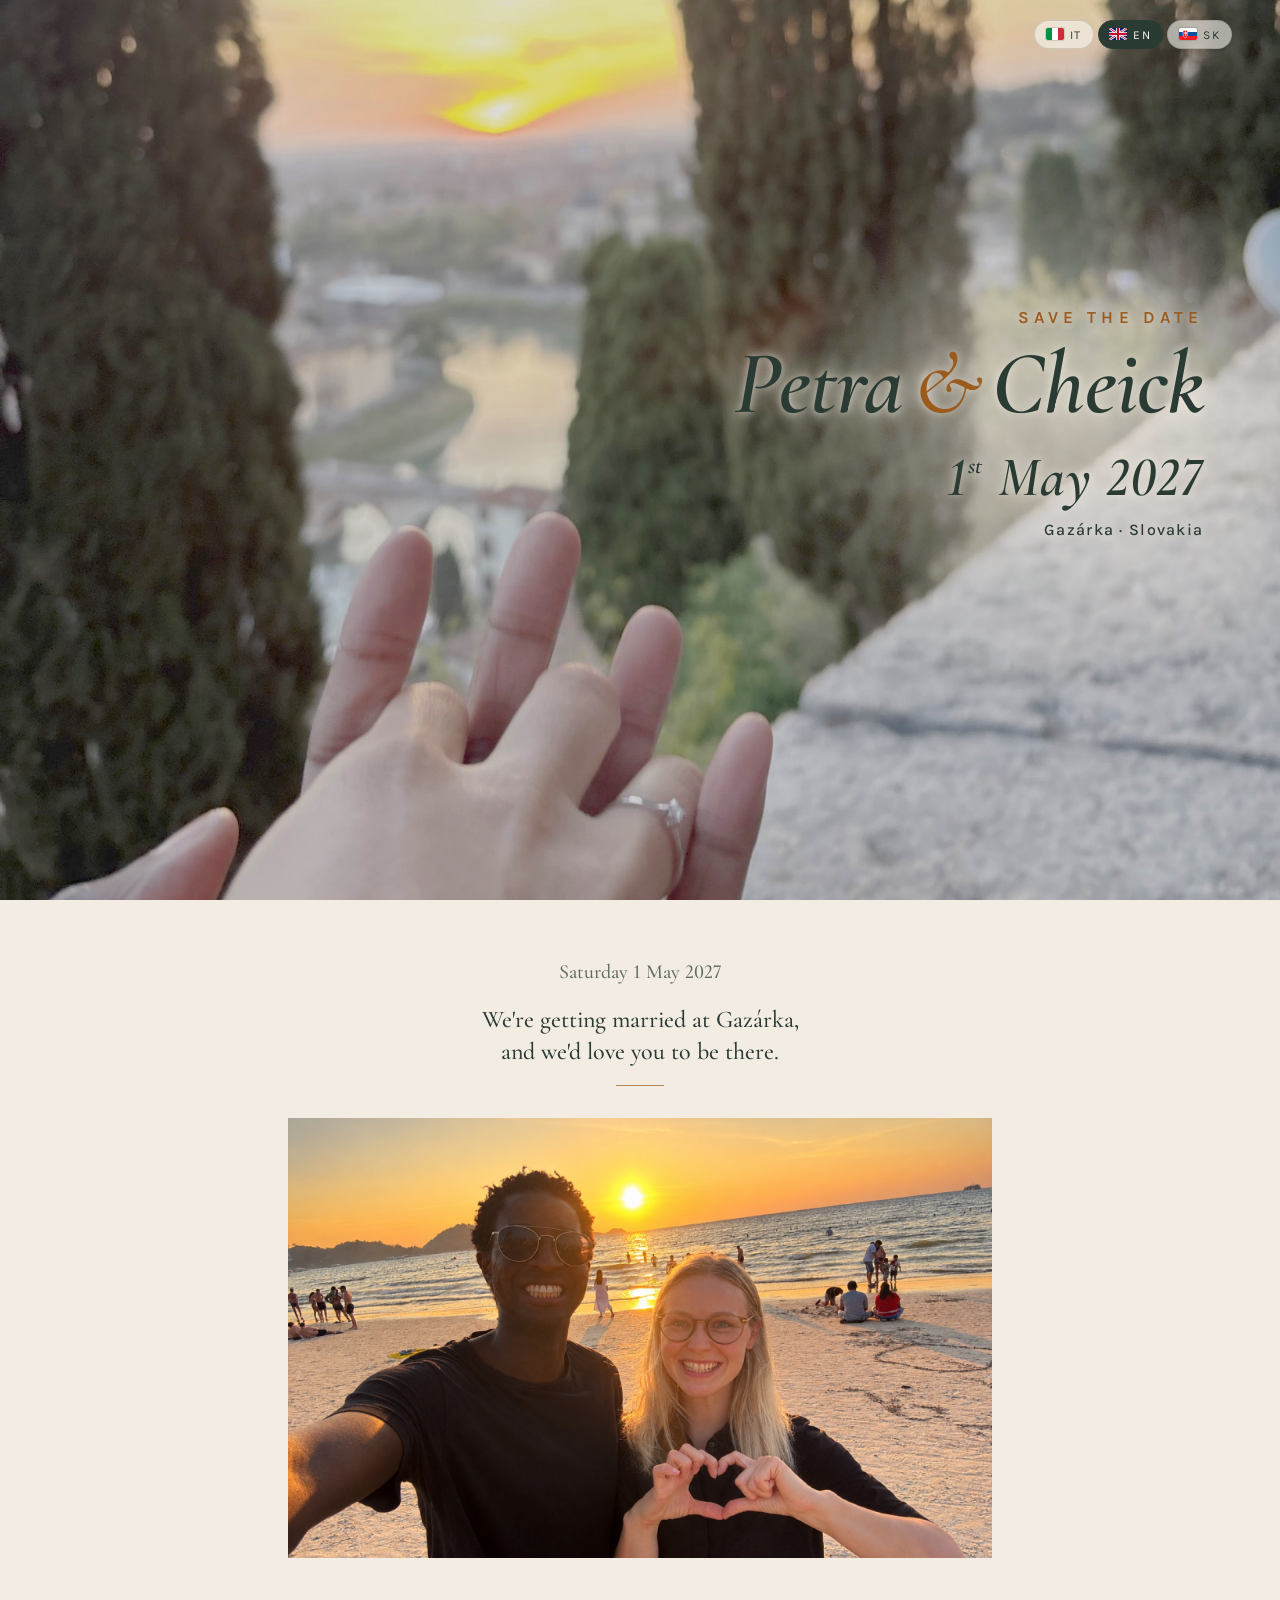
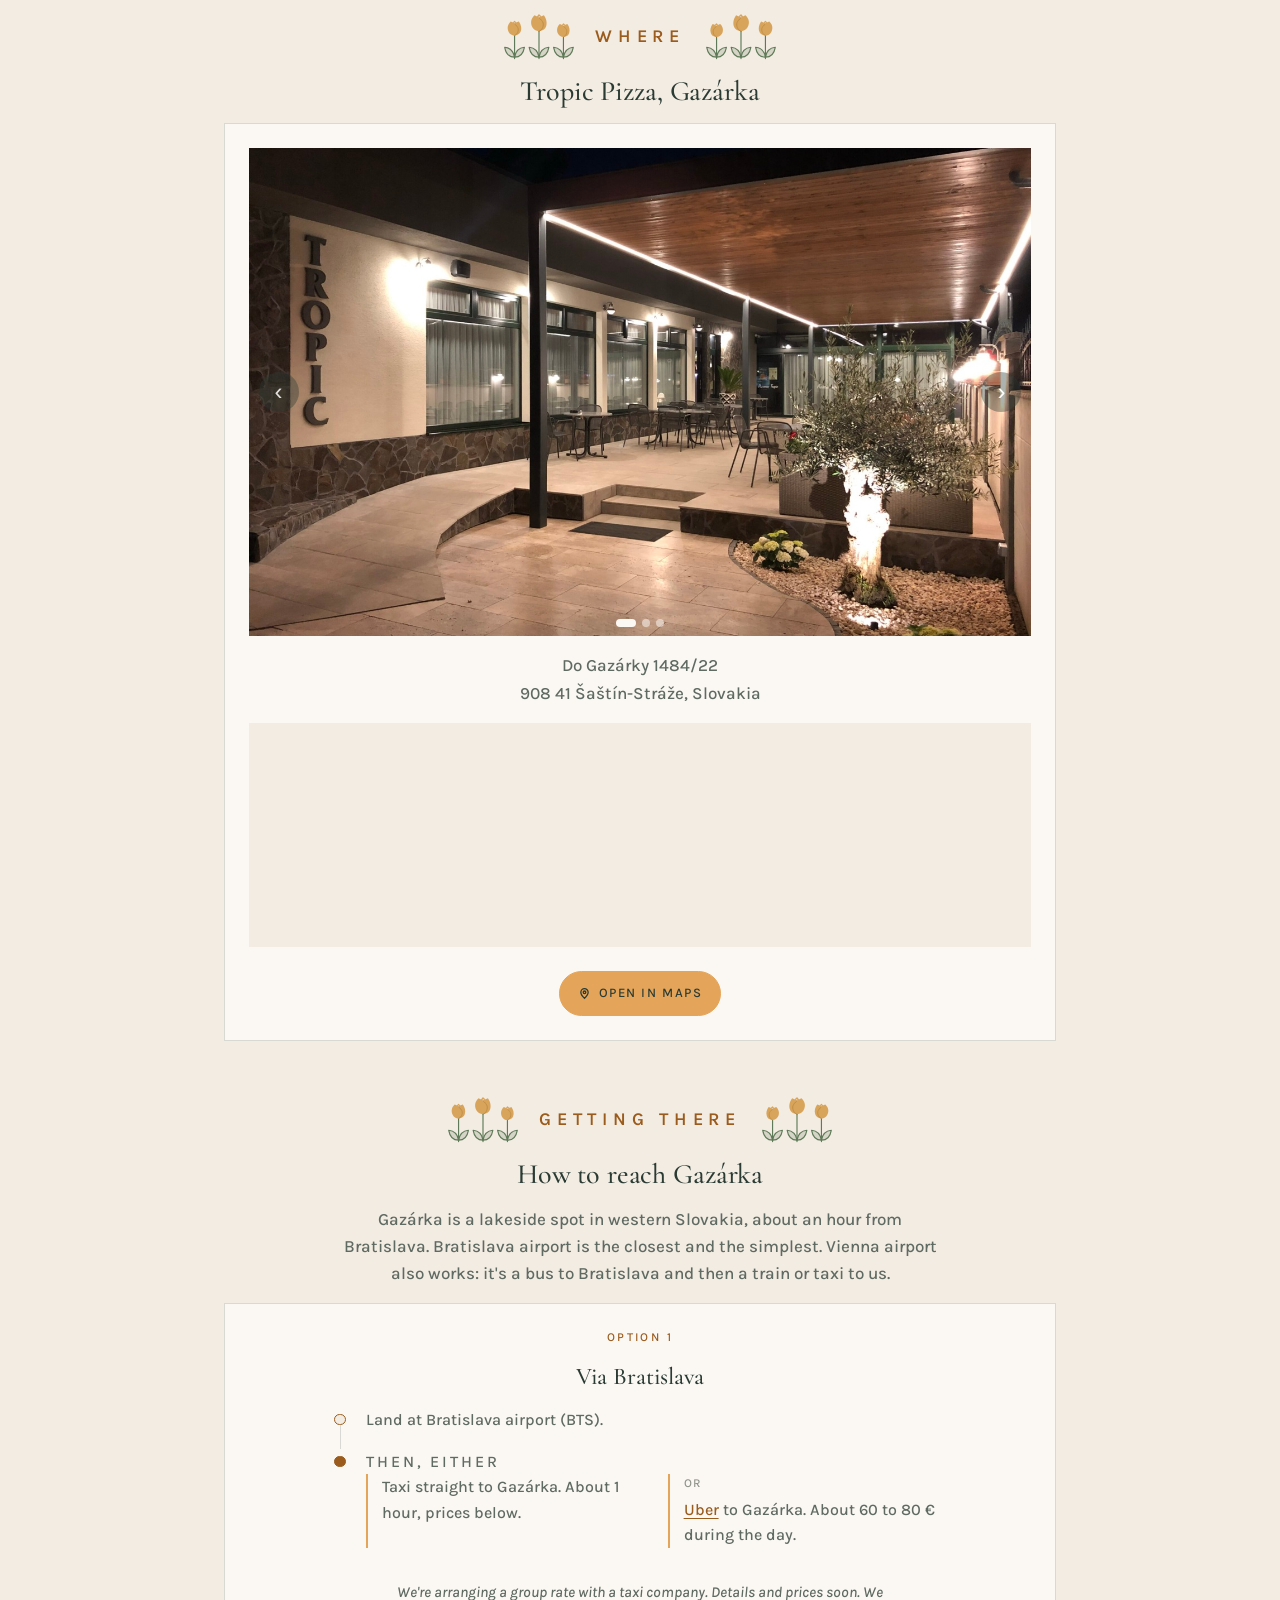
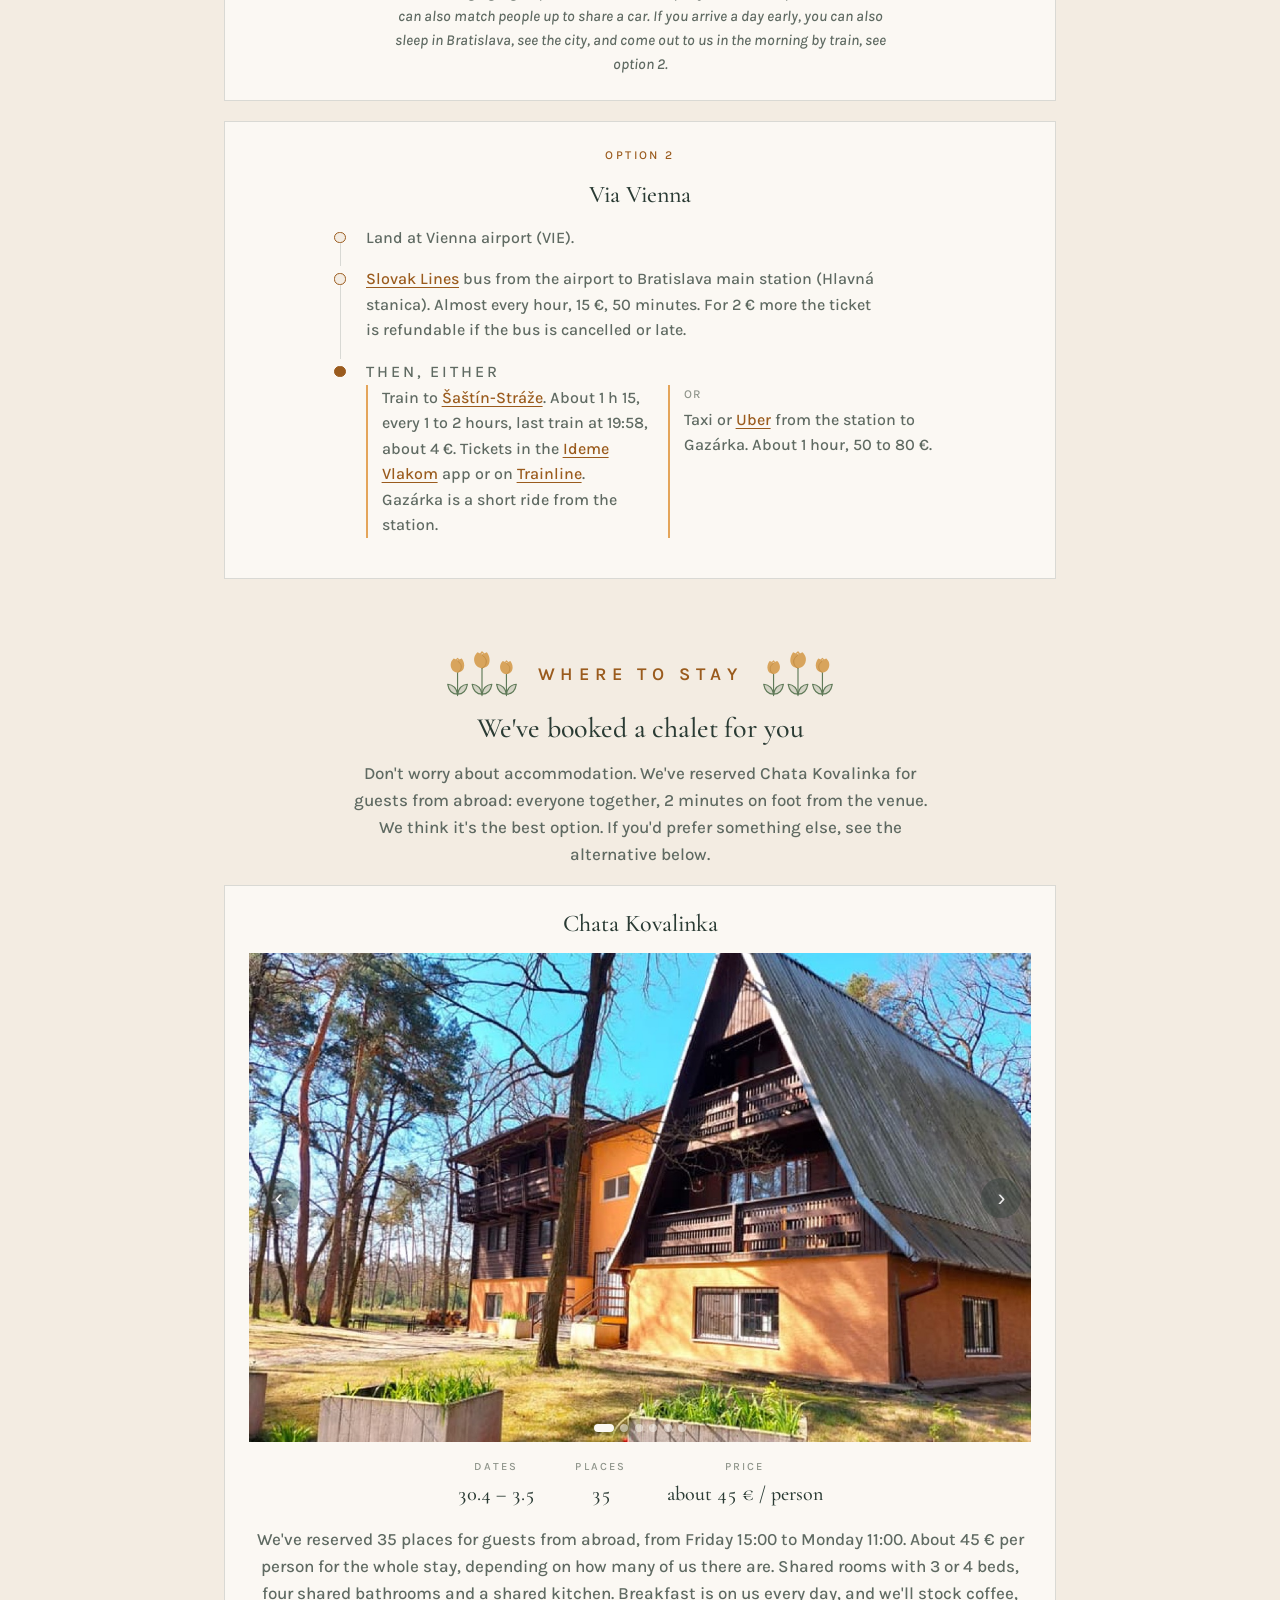
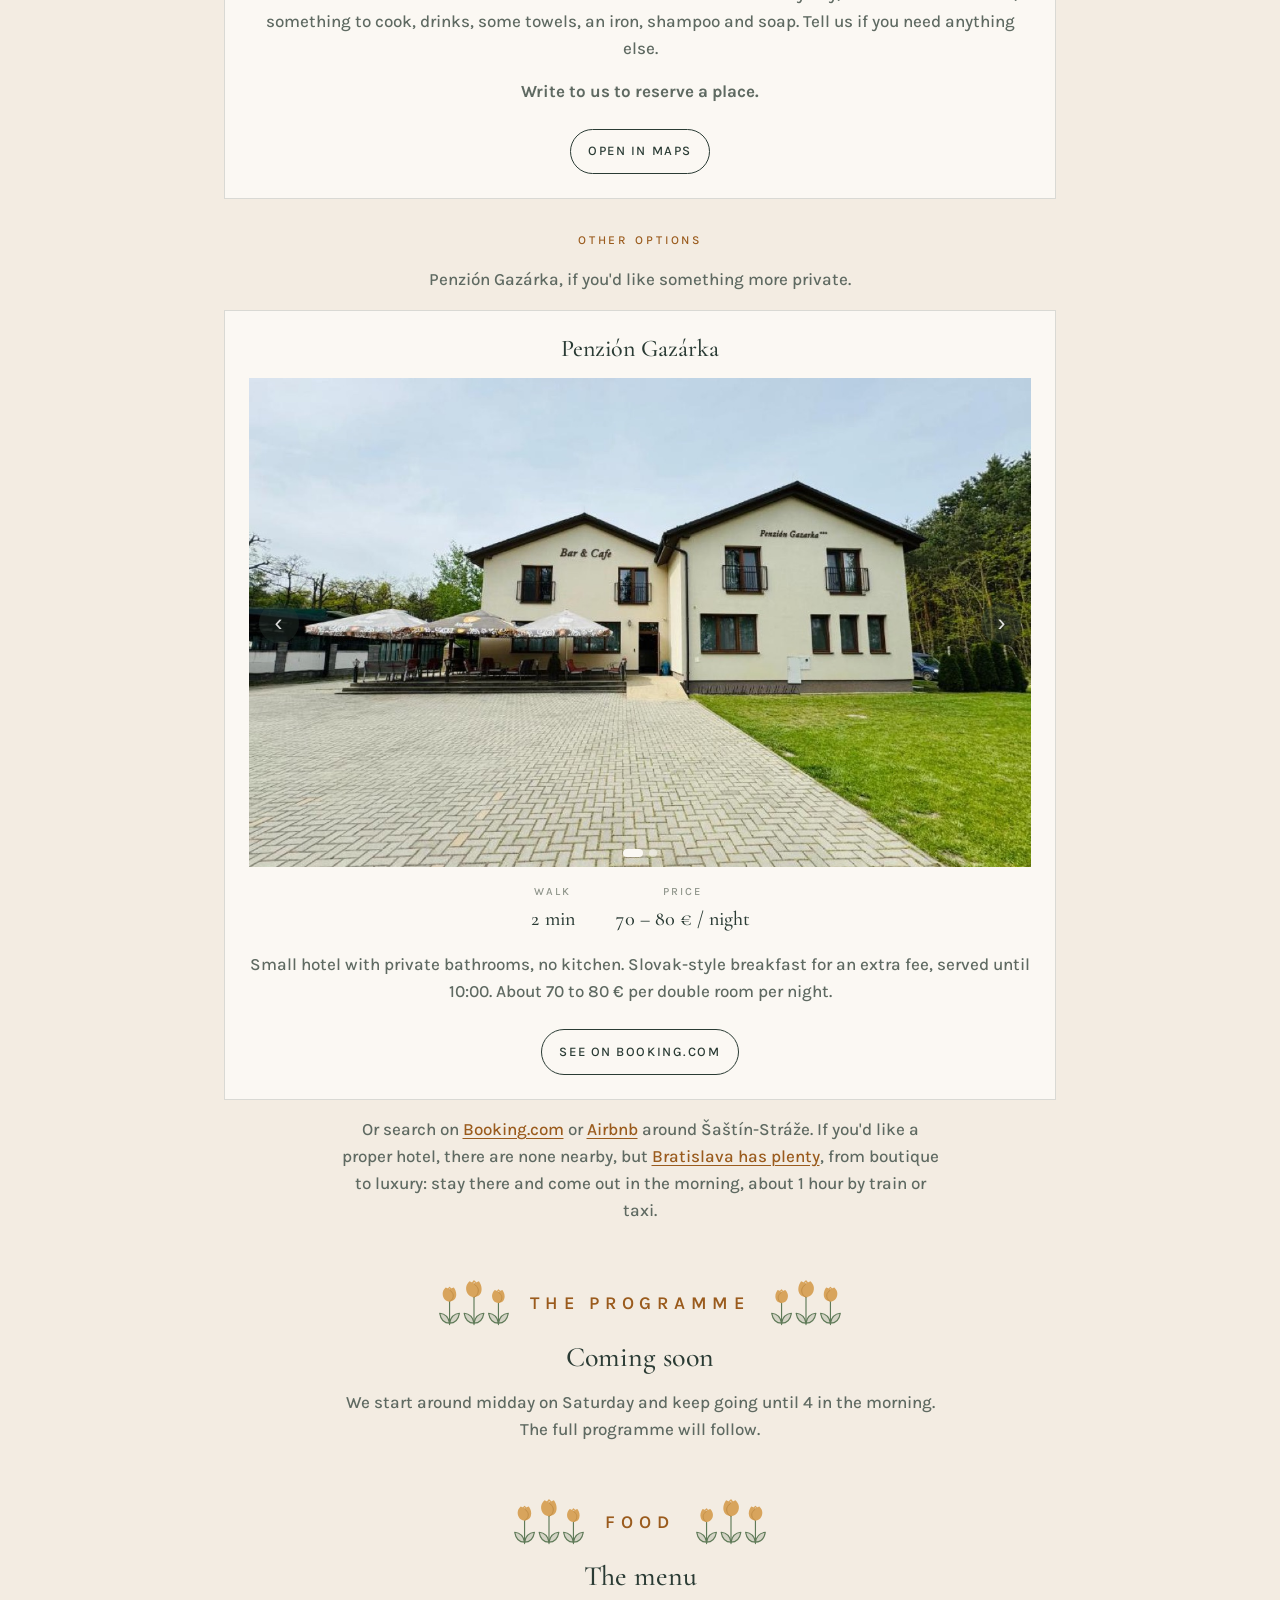
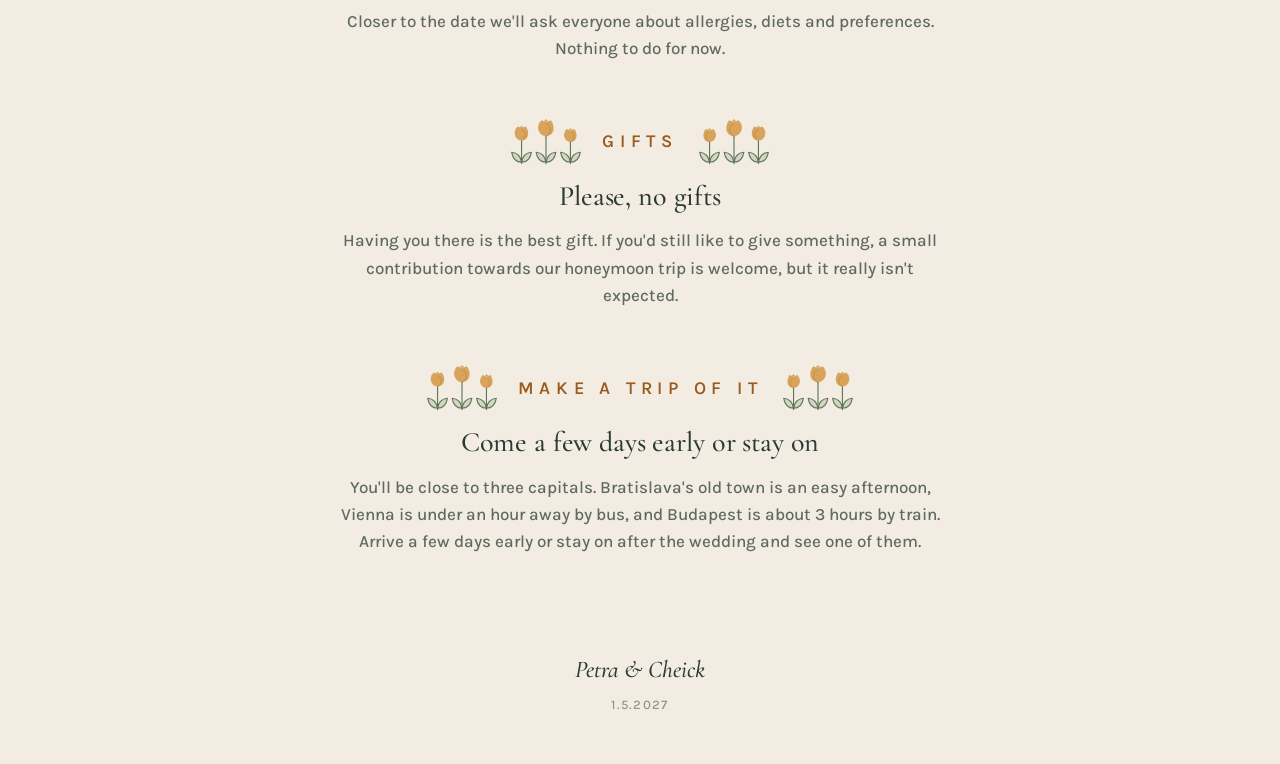
==== commit 9c663f36: "fix tulips" ====
--- a/index.html
+++ b/index.html
@@ -45,9 +45,9 @@
 main{max-width:40rem;margin:0 auto;padding-block:3.5rem 4rem;display:grid;gap:3.5rem}
 section{display:grid;gap:1rem}
 h2{margin:0;font-family:var(--display);font-weight:500;font-size:1.75rem;line-height:1.1;letter-spacing:-.005em;text-wrap:balance;text-align:center}
-main section>.label{font-size:1.125rem;letter-spacing:.32em;text-align:center;display:flex;align-items:center;gap:1.25rem}
-main section>.label::before,main section>.label::after{content:"";flex:1;height:48px;min-width:4rem;background:url('data:image/svg+xml,%3Csvg%20xmlns%3D%22http%3A%2F%2Fwww.w3.org%2F2000%2Fsvg%22%20viewBox%3D%220%200%2096%2048%22%20fill%3D%22none%22%20stroke%3D%22%235F7A58%22%20stroke-width%3D%221.6%22%20stroke-linecap%3D%22round%22%20stroke-linejoin%3D%22round%22%3E%3Cpath%20d%3D%22M0%2024%20C24%2022%2072%2026%2096%2024%22%2F%3E%3Cpath%20d%3D%22M10%2024%20C9%2020.15%2013%2017.4%2014.95%2016.299999999999997%20C15.5%2020.15%2013.3%2022.9%2010%2024%20Z%22%20fill%3D%22rgba%2895%2C122%2C88%2C.2%29%22%2F%3E%3Cpath%20d%3D%22M26%2024%20C27%2027.85%2023%2030.6%2021.05%2031.700000000000003%20C20.5%2027.85%2022.7%2025.1%2026%2024%20Z%22%20fill%3D%22rgba%2895%2C122%2C88%2C.2%29%22%2F%3E%3Cpath%20d%3D%22M43%2024%20C44%2021.5%2045%2019.5%2047%2018%22%2F%3E%3Cg%20transform%3D%22translate%2847.6%2017.6%29%20rotate%2820%29%20scale%280.26%200.26%29%20translate%28-50%20-90%29%22%20stroke%3D%22none%22%3E%3Cpath%20d%3D%22M50%2090%20C22%2090%2010%2060%2016%2040%20C18%2032%2024%2024%2030%2018%20C40%2023%2046%2024%2050%2029%20C54%2024%2060%2023%2072%2018%20C82%2032%2088%2050%2082%2068%20C78%2080%2070%2088%2050%2090%20Z%22%20fill%3D%22%23D8A45C%22%2F%3E%3Cpath%20d%3D%22M44%2025%20L50%2017%20L56%2023%22%20fill%3D%22none%22%20stroke%3D%22%23D8A45C%22%20stroke-width%3D%226%22%20stroke-linejoin%3D%22round%22%2F%3E%3Cpath%20d%3D%22M50%2029%20C60%2038%2066%2046%2068%2052%20C72%2064%2066%2084%2052%2089%22%20fill%3D%22none%22%20stroke%3D%22%23BE8A42%22%20stroke-width%3D%224%22%20stroke-linecap%3D%22round%22%2F%3E%3C%2Fg%3E%3Cpath%20d%3D%22M60%2024%20C59%2020.15%2063%2017.4%2064.95%2016.299999999999997%20C65.5%2020.15%2063.3%2022.9%2060%2024%20Z%22%20fill%3D%22rgba%2895%2C122%2C88%2C.2%29%22%2F%3E%3Cpath%20d%3D%22M76%2024%20C77%2027.85%2073%2030.6%2071.05%2031.700000000000003%20C70.5%2027.85%2072.7%2025.1%2076%2024%20Z%22%20fill%3D%22rgba%2895%2C122%2C88%2C.2%29%22%2F%3E%3Cpath%20d%3D%22M89%2024%20C88%2026.5%2087%2028.5%2085%2030%22%2F%3E%3Cg%20transform%3D%22translate%2884.4%2030.4%29%20rotate%28-20%29%20scale%280.22%20-0.22%29%20translate%28-50%20-90%29%22%20stroke%3D%22none%22%3E%3Cpath%20d%3D%22M50%2090%20C22%2090%2010%2060%2016%2040%20C18%2032%2024%2024%2030%2018%20C40%2023%2046%2024%2050%2029%20C54%2024%2060%2023%2072%2018%20C82%2032%2088%2050%2082%2068%20C78%2080%2070%2088%2050%2090%20Z%22%20fill%3D%22%23D8A45C%22%2F%3E%3Cpath%20d%3D%22M44%2025%20L50%2017%20L56%2023%22%20fill%3D%22none%22%20stroke%3D%22%23D8A45C%22%20stroke-width%3D%226%22%20stroke-linejoin%3D%22round%22%2F%3E%3Cpath%20d%3D%22M50%2029%20C60%2038%2066%2046%2068%2052%20C72%2064%2066%2084%2052%2089%22%20fill%3D%22none%22%20stroke%3D%22%23BE8A42%22%20stroke-width%3D%224%22%20stroke-linecap%3D%22round%22%2F%3E%3C%2Fg%3E%3C%2Fsvg%3E') repeat-x right center/96px 48px}
-main section>.label::after{background-position:left center}
+main section>.label{font-size:1.125rem;letter-spacing:.32em;text-align:center;display:flex;align-items:center;gap:1.25rem;justify-content:center;white-space:nowrap}
+main section>.label::before,main section>.label::after{content:"";flex:0 0 72px;height:46px;background:url('data:image/svg+xml,%3Csvg%20xmlns%3D%22http%3A//www.w3.org/2000/svg%22%20viewBox%3D%220%200%20100%2064%22%20fill%3D%22none%22%20stroke%3D%22%235F7A58%22%20stroke-width%3D%221.6%22%20stroke-linecap%3D%22round%22%20stroke-linejoin%3D%22round%22%3E%3Cpath%20d%3D%22M16%2062%20L16%2030%22/%3E%3Cg%20transform%3D%22translate%2816.0%2030.0%29%20rotate%280%29%20scale%280.27%200.27%29%20translate%28-50%20-90%29%22%20stroke%3D%22none%22%3E%3Cpath%20d%3D%22M50%2090%20C22%2090%2010%2060%2016%2040%20C18%2032%2024%2024%2030%2018%20C40%2023%2046%2024%2050%2029%20C54%2024%2060%2023%2072%2018%20C82%2032%2088%2050%2082%2068%20C78%2080%2070%2088%2050%2090%20Z%22%20fill%3D%22%23D8A45C%22/%3E%3Cpath%20d%3D%22M44%2025%20L50%2017%20L56%2023%22%20fill%3D%22none%22%20stroke%3D%22%23D8A45C%22%20stroke-width%3D%226%22%20stroke-linejoin%3D%22round%22/%3E%3Cpath%20d%3D%22M50%2029%20C60%2038%2066%2046%2068%2052%20C72%2064%2066%2084%2052%2089%22%20fill%3D%22none%22%20stroke%3D%22%23BE8A42%22%20stroke-width%3D%224%22%20stroke-linecap%3D%22round%22/%3E%3C/g%3E%3Cg%20transform%3D%22translate%2816%2060%29%20scale%280.36%29%22%3E%3Cpath%20d%3D%22M0%200%20C-20%200%20-34%20-14%20-38%20-38%20C-16%20-36%20-4%20-22%200%200%20Z%22%20fill%3D%22rgba%2895%2C122%2C88%2C.2%29%22%20stroke-width%3D%224.44%22/%3E%3Cpath%20d%3D%22M0%200%20C-20%200%20-34%20-14%20-38%20-38%20C-16%20-36%20-4%20-22%200%200%20Z%22%20transform%3D%22scale%28-1%201%29%22%20fill%3D%22rgba%2895%2C122%2C88%2C.2%29%22%20stroke-width%3D%224.44%22/%3E%3C/g%3E%3Cpath%20d%3D%22M50%2062%20L50%2024%22/%3E%3Cg%20transform%3D%22translate%2850.0%2024.0%29%20rotate%280%29%20scale%280.31%200.31%29%20translate%28-50%20-90%29%22%20stroke%3D%22none%22%3E%3Cpath%20d%3D%22M50%2090%20C22%2090%2010%2060%2016%2040%20C18%2032%2024%2024%2030%2018%20C40%2023%2046%2024%2050%2029%20C54%2024%2060%2023%2072%2018%20C82%2032%2088%2050%2082%2068%20C78%2080%2070%2088%2050%2090%20Z%22%20fill%3D%22%23D8A45C%22/%3E%3Cpath%20d%3D%22M44%2025%20L50%2017%20L56%2023%22%20fill%3D%22none%22%20stroke%3D%22%23D8A45C%22%20stroke-width%3D%226%22%20stroke-linejoin%3D%22round%22/%3E%3Cpath%20d%3D%22M50%2029%20C60%2038%2066%2046%2068%2052%20C72%2064%2066%2084%2052%2089%22%20fill%3D%22none%22%20stroke%3D%22%23BE8A42%22%20stroke-width%3D%224%22%20stroke-linecap%3D%22round%22/%3E%3C/g%3E%3Cg%20transform%3D%22translate%2850%2060%29%20scale%280.36%29%22%3E%3Cpath%20d%3D%22M0%200%20C-20%200%20-34%20-14%20-38%20-38%20C-16%20-36%20-4%20-22%200%200%20Z%22%20fill%3D%22rgba%2895%2C122%2C88%2C.2%29%22%20stroke-width%3D%224.44%22/%3E%3Cpath%20d%3D%22M0%200%20C-20%200%20-34%20-14%20-38%20-38%20C-16%20-36%20-4%20-22%200%200%20Z%22%20transform%3D%22scale%28-1%201%29%22%20fill%3D%22rgba%2895%2C122%2C88%2C.2%29%22%20stroke-width%3D%224.44%22/%3E%3C/g%3E%3Cpath%20d%3D%22M84%2062%20L84%2032%22/%3E%3Cg%20transform%3D%22translate%2884.0%2032.0%29%20rotate%280%29%20scale%280.25%200.25%29%20translate%28-50%20-90%29%22%20stroke%3D%22none%22%3E%3Cpath%20d%3D%22M50%2090%20C22%2090%2010%2060%2016%2040%20C18%2032%2024%2024%2030%2018%20C40%2023%2046%2024%2050%2029%20C54%2024%2060%2023%2072%2018%20C82%2032%2088%2050%2082%2068%20C78%2080%2070%2088%2050%2090%20Z%22%20fill%3D%22%23D8A45C%22/%3E%3Cpath%20d%3D%22M44%2025%20L50%2017%20L56%2023%22%20fill%3D%22none%22%20stroke%3D%22%23D8A45C%22%20stroke-width%3D%226%22%20stroke-linejoin%3D%22round%22/%3E%3Cpath%20d%3D%22M50%2029%20C60%2038%2066%2046%2068%2052%20C72%2064%2066%2084%2052%2089%22%20fill%3D%22none%22%20stroke%3D%22%23BE8A42%22%20stroke-width%3D%224%22%20stroke-linecap%3D%22round%22/%3E%3C/g%3E%3Cg%20transform%3D%22translate%2884%2060%29%20scale%280.36%29%22%3E%3Cpath%20d%3D%22M0%200%20C-20%200%20-34%20-14%20-38%20-38%20C-16%20-36%20-4%20-22%200%200%20Z%22%20fill%3D%22rgba%2895%2C122%2C88%2C.2%29%22%20stroke-width%3D%224.44%22/%3E%3Cpath%20d%3D%22M0%200%20C-20%200%20-34%20-14%20-38%20-38%20C-16%20-36%20-4%20-22%200%200%20Z%22%20transform%3D%22scale%28-1%201%29%22%20fill%3D%22rgba%2895%2C122%2C88%2C.2%29%22%20stroke-width%3D%224.44%22/%3E%3C/g%3E%3C/svg%3E') no-repeat center/contain}
+main section>.label::after{transform:scaleX(-1)}
 main section>.lead{text-align:center;justify-self:center}
 .label{margin:0;font-size:.8125rem;font-weight:600;letter-spacing:.24em;text-transform:uppercase;color:var(--gold-ink)}
 .intro{margin:0;font-family:var(--display);font-size:1.5rem;line-height:1.35;font-weight:500;text-align:center;max-width:32ch;justify-self:center;text-wrap:balance}
@@ -138,8 +138,7 @@
 @media (max-width:640px){
   h2{font-size:1.5rem}
   main section>.label{font-size:.9375rem;gap:.75rem;letter-spacing:.24em}
-  main section>.label::before,main section>.label::after{height:30px;min-width:2.5rem;background-size:60px 30px;background-position:right center}
-  main section>.label::after{background-position:left center}
+  main section>.label::before,main section>.label::after{flex:0 0 50px;height:32px}
   .venue-strip{grid-template-columns:1fr 1fr}
   .venue-strip img:first-child{grid-column:1/-1;aspect-ratio:16/10}
   .strip.n2{grid-template-columns:1fr}
@@ -182,6 +181,7 @@
   #stays,#stays2{grid-template-columns:1fr}
   #stays .strip{grid-template-columns:repeat(6,minmax(0,1fr))}
 }
+@media (max-width:380px){main section>.label{letter-spacing:.16em;gap:.5rem}}
 </style>
 </head><body>
 <header class="top">
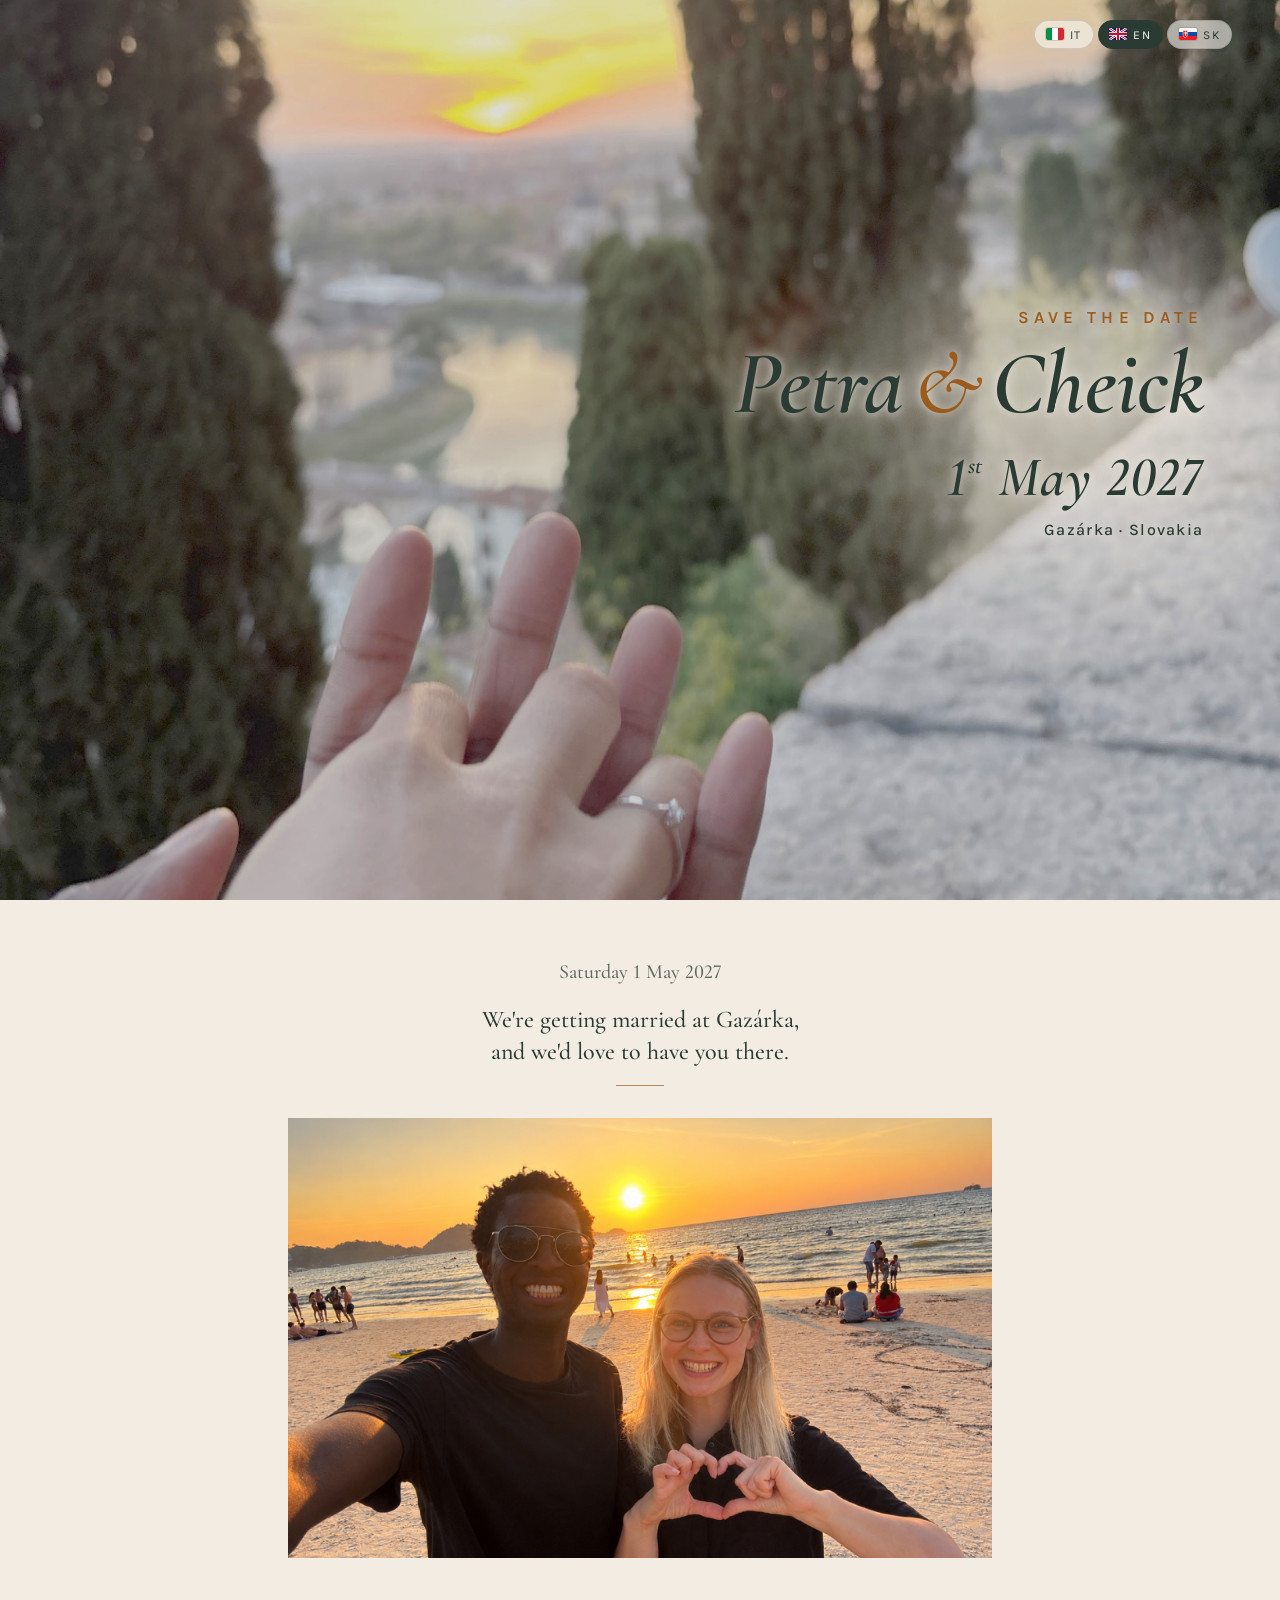
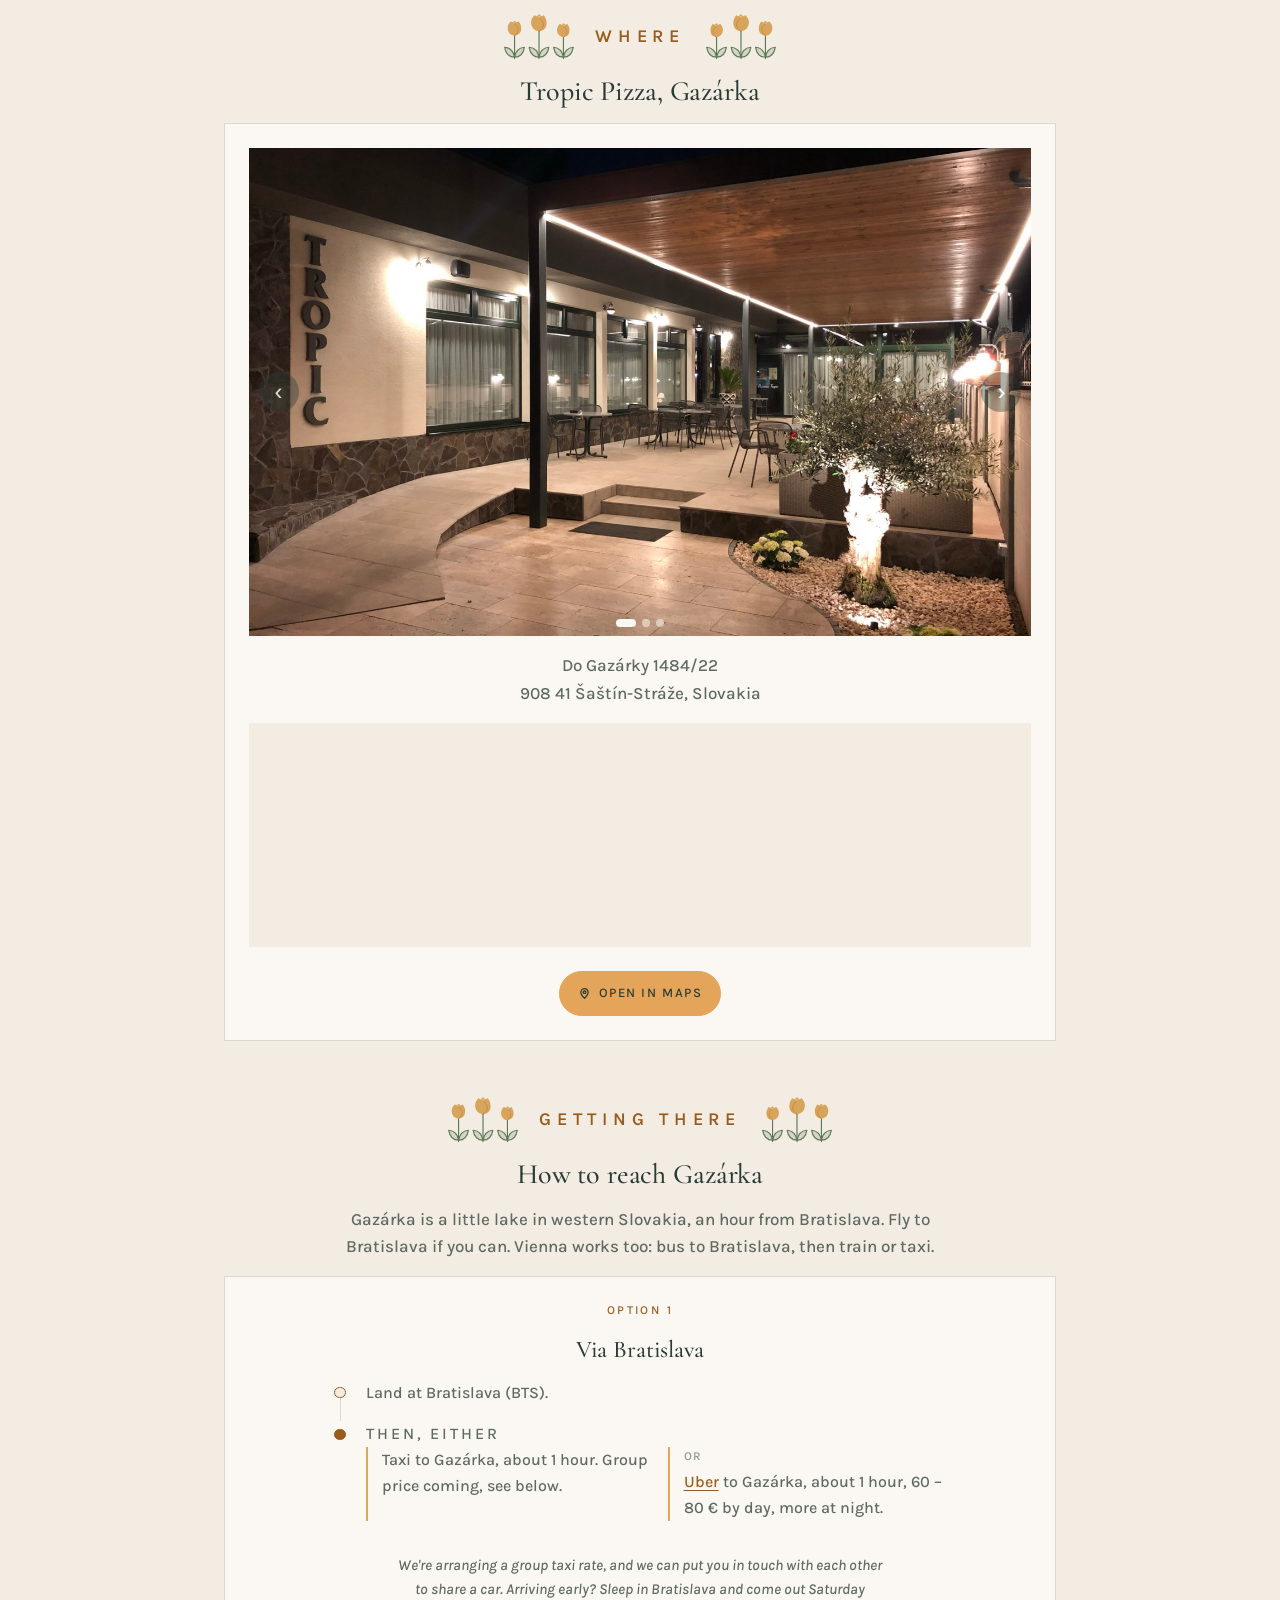
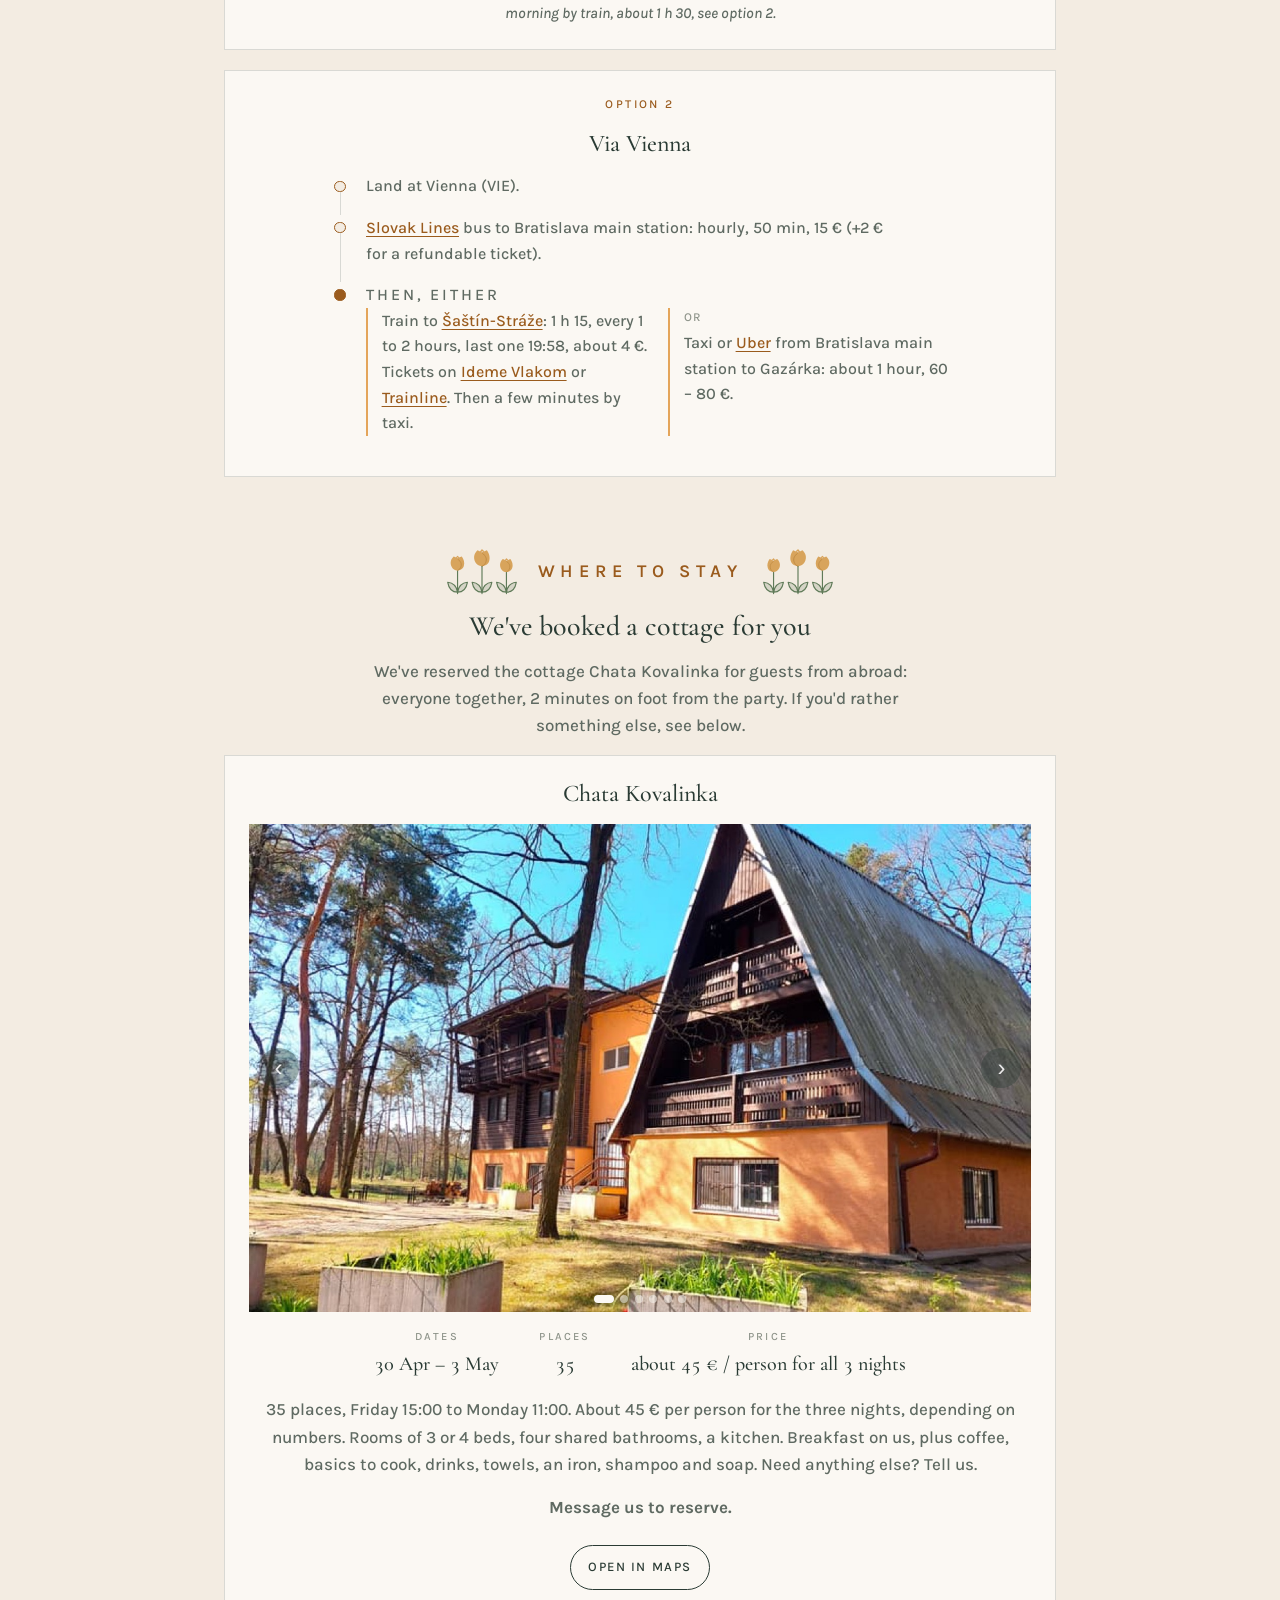
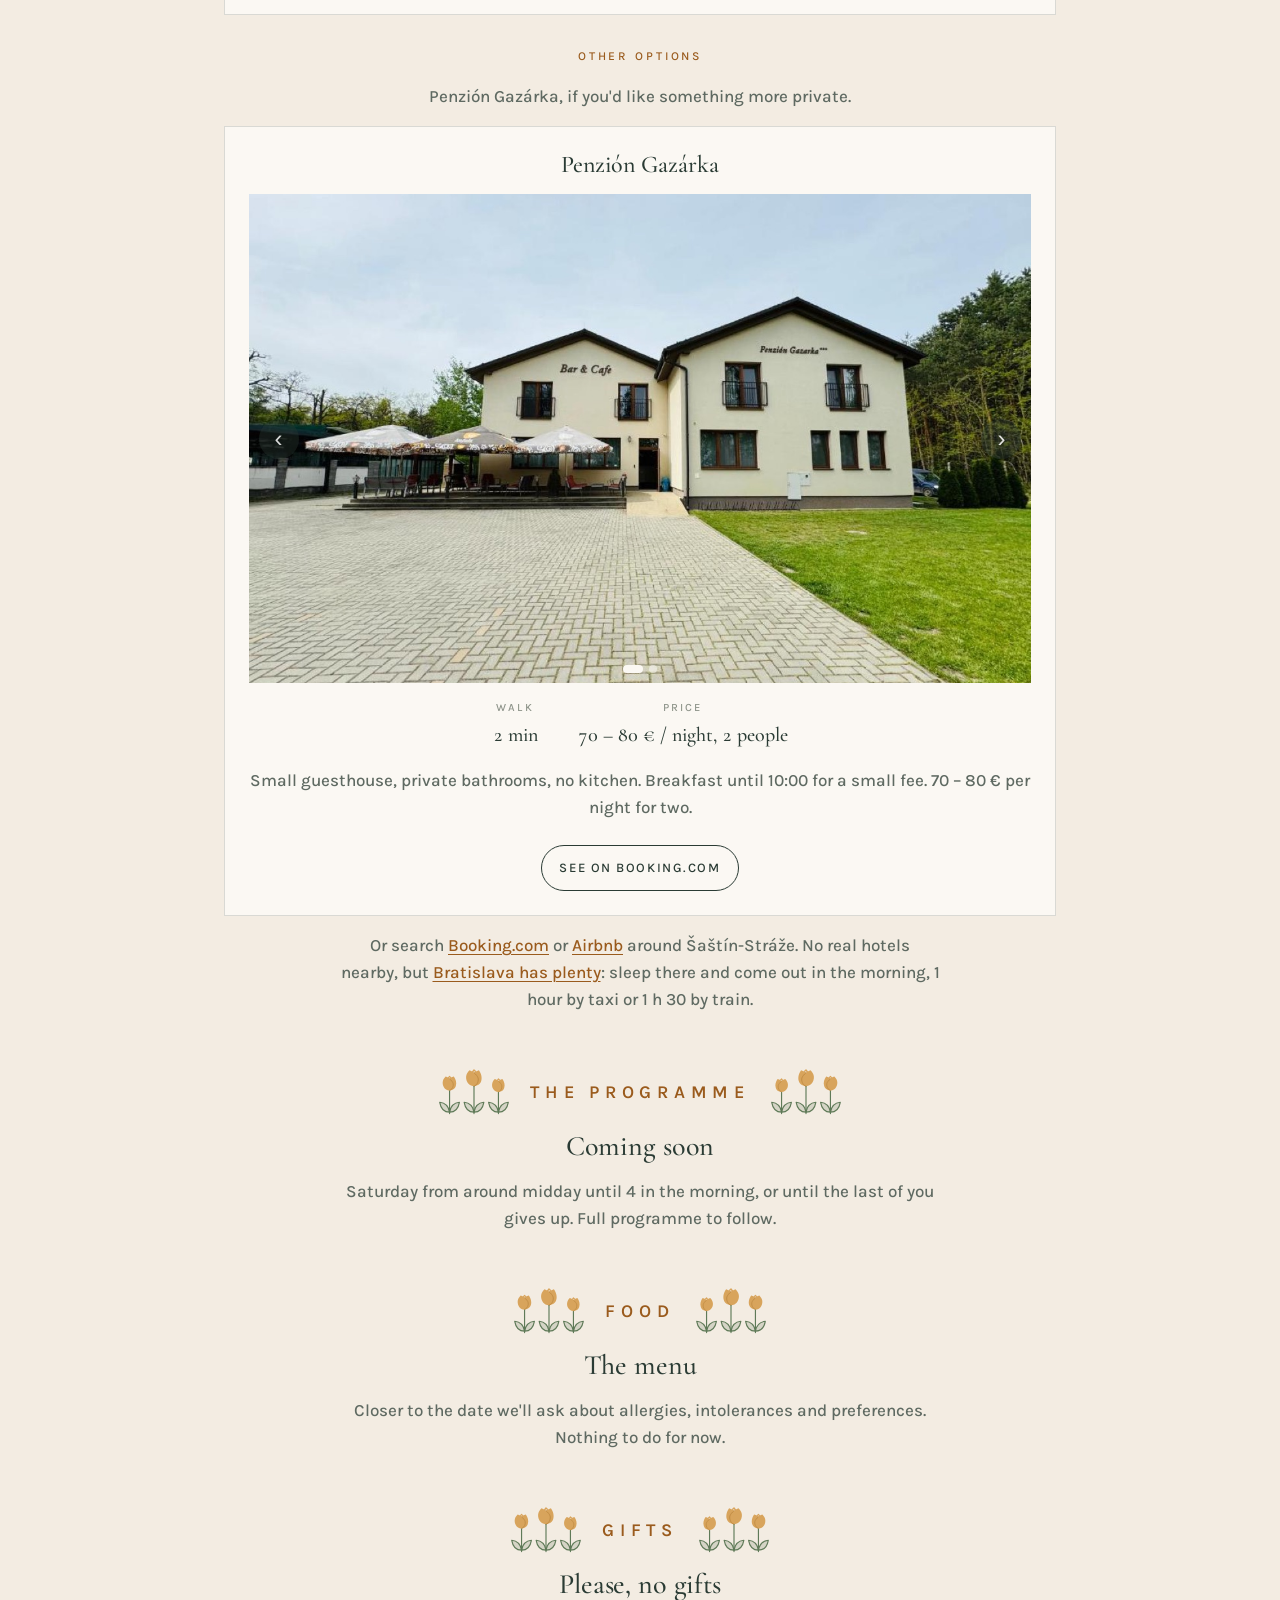
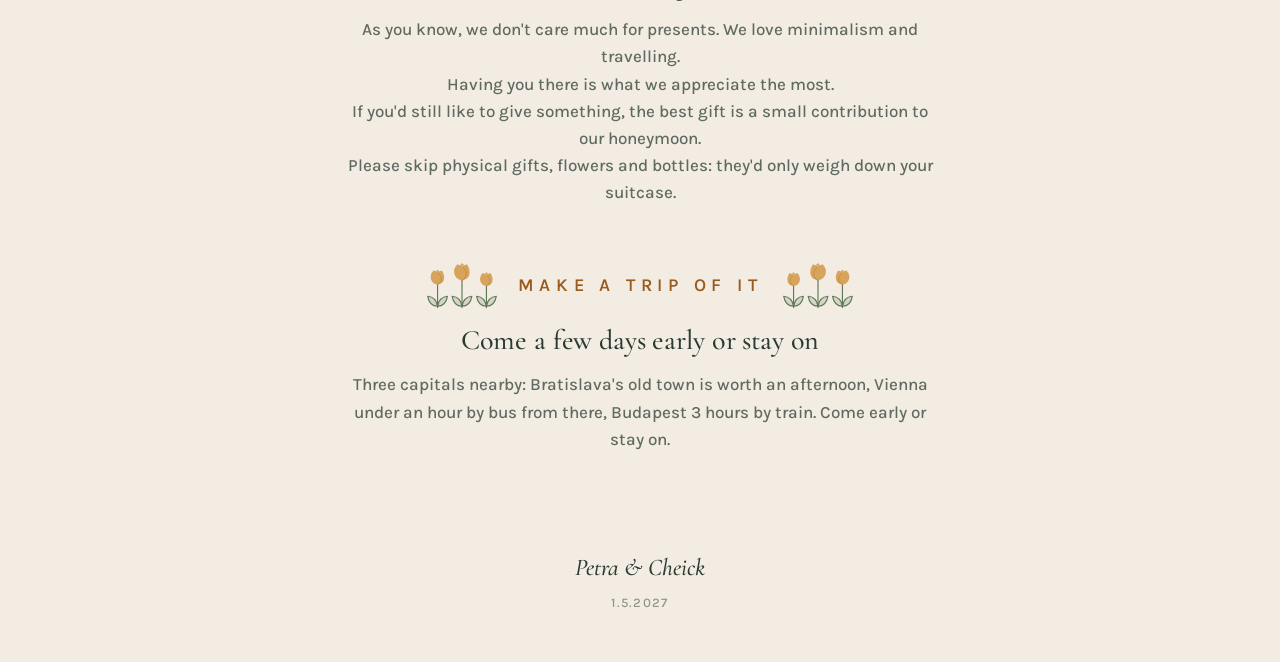
==== commit e115d6bb: "sk text fixed and improved ita and eng" ====
--- a/index.html
+++ b/index.html
@@ -84,6 +84,9 @@
 
 /* Details: venue, travel options, stay cards */
 .lead{margin:0;color:var(--muted);max-width:60ch}
+#gifts .lead{white-space:pre-line}
+.lead ul{text-align:left;margin:0;padding-left:1.2em;display:inline-block}
+.lead li{margin:.3em 0}
 .sub{margin:1rem 0 0;font-size:.75rem;letter-spacing:.24em;text-transform:uppercase;color:var(--gold-ink)}
 .addr{margin:0;color:var(--muted);text-align:center}
 .card{text-align:center}
@@ -107,6 +110,7 @@
 .orw{display:block;font-size:.75rem;letter-spacing:.14em;text-transform:uppercase;color:var(--dim);margin-bottom:.2rem}
 @media (min-width:641px){.branches{grid-template-columns:1fr 1fr;gap:1.25rem}}
 .opt a,.lead a{color:var(--gold-ink);text-decoration-thickness:1px;text-underline-offset:3px}
+.flights{margin:.4rem 0 .5rem;padding-left:1.1rem;list-style:disc}.flights li{margin:.15rem 0}
 .strip{display:grid;grid-template-columns:repeat(3,minmax(0,1fr));gap:.4rem}
 .strip img{display:block;width:100%;aspect-ratio:1;object-fit:cover}
 .strip.n2{grid-template-columns:repeat(2,minmax(0,1fr))}
@@ -239,7 +243,9 @@
   <section id="local" class="local">
     <p class="label" data-t="travelLabel"></p>
     <h2 data-t="travelTitle"></h2>
-    <p class="lead" id="localTravel"></p>
+    <p class="lead" id="localIntro"></p>
+    <div class="two" id="options2"></div>
+    <div class="lead" id="localTravel"></div>
     <div class="links" hidden><a class="btn primary" id="stationLink2" target="_blank" rel="noopener"><svg viewBox="0 0 16 16" fill="none" stroke="currentColor" stroke-width="1.6"><path d="M8 14s-4.5-4.2-4.5-7.5a4.5 4.5 0 0 1 9 0C12.5 9.8 8 14 8 14z"/><circle cx="8" cy="6.5" r="1.6"/></svg><span data-t="stationBtn"></span></a></div>
   </section>
 
@@ -313,7 +319,7 @@
     ${o.note?`<p class="note">${o.note}</p>`:''}</article>`;
 }
 function stayCard(c,photos,n){
-  const strip=`<div class="strip slides">${photos.map((src,k)=>`<img src="${src}" alt="" loading="lazy"${k===0?' class="on"':''}>`).join('')}<button type="button" class="sl-nav sl-prev" aria-label="Previous">‹</button><button type="button" class="sl-nav sl-next" aria-label="Next">›</button><div class="dots">${photos.map((_,k)=>`<button type="button" data-k="${k}"${k===0?' class="on"':''} aria-label="${k+1}"></button>`).join('')}</div></div>`;
+  const strip=`<div class="strip slides">${photos.map((src,k)=>`<img src="${src}" alt="" loading="lazy"${k===0?' class="on"':''}>`).join('')}${photos.length>1?`<button type="button" class="sl-nav sl-prev" aria-label="Previous">‹</button><button type="button" class="sl-nav sl-next" aria-label="Next">›</button><div class="dots">${photos.map((_,k)=>`<button type="button" data-k="${k}"${k===0?' class="on"':''} aria-label="${k+1}"></button>`).join('')}</div>`:''}</div>`;
   const facts=`<dl class="facts">${c.facts.map(([k,v])=>`<div><dt>${esc(k)}</dt><dd>${esc(v)}</dd></div>`).join('')}</dl>`;
   const links=c.map?`<div class="links"><a class="btn" href="${c.map}" target="_blank" rel="noopener">${c.mapBtn}</a></div>`:c.book?`<div class="links"><a class="btn" href="${c.book}" target="_blank" rel="noopener">${c.bookBtn}</a></div>`:'';
   return `<article class="card stay"><h3>${esc(c.title)}</h3>${strip}${facts}<p>${esc(c.text)}</p>${c.cta?`<p><strong>${esc(c.cta)}</strong></p>`:''}${links}</article>`;
@@ -329,21 +335,25 @@
   const abroad=l!=='sk';
   document.querySelectorAll('.abroad').forEach(s=>{ s.hidden=!abroad; });
   document.querySelectorAll('.local').forEach(s=>{ s.hidden=abroad; });
-  if(abroad) $('#options').innerHTML=optCard(t.opt1,t)+optCard(t.opt2,t)+(t.opt3?optCard(t.opt3,t):'');
+  const cards=t.opt1?optCard(t.opt1,t)+optCard(t.opt2,t)+(t.opt3?optCard(t.opt3,t):''):'';
+  $('#options').innerHTML=abroad?cards:''; $('#options2').innerHTML=abroad?'':cards;
+  $('#localIntro').innerHTML=abroad?'':(t.travelIntro||'');
   $('#localTravel').innerHTML=t.localTravel||'';
   $('#stayAltText').innerHTML=t.stayAltText||'';
   $('#stayMore').innerHTML=t.stayMore||'';
-  const others=stayCard(Object.assign({book:CONFIG.booking.penzion,bookBtn:t.bookBtn},t.pension),CONFIG.photos.penzion,2);
+  const others=stayCard(Object.assign({book:CONFIG.booking.penzion,bookBtn:t.bookBtn},t.pension),CONFIG.photos.penzion,2)
+    +(t.karpatia?stayCard(Object.assign({book:CONFIG.booking.karpatia,bookBtn:t.bookBtn},t.karpatia),CONFIG.photos.karpatia,1):'');
   if(t.chata){ $('#stays').innerHTML=stayCard(Object.assign({map:CONFIG.maps.kovalinka,mapBtn:t.mapBtn},t.chata),CONFIG.photos.chata,3); $('#stays2').innerHTML=others; }
   else { $('#stays').innerHTML=others; $('#stays2').innerHTML=''; }
   document.querySelectorAll('#langs button').forEach(x=>x.setAttribute('aria-pressed',String(x.dataset.lang===l)));
   try{localStorage.setItem('wedding-lang',l)}catch(e){}
 }
-document.querySelectorAll('#langs button').forEach(x=>x.addEventListener('click',()=>setLang(x.dataset.lang)));
+document.querySelectorAll('#langs button').forEach(x=>x.addEventListener('click',()=>{ setLang(x.dataset.lang); try{ history.replaceState(null,'',location.pathname+location.search+'#'+x.dataset.lang); }catch(e){} }));
 let initial=(location.hash||'').replace('#','').toLowerCase();
 if(!T[initial]){ try{ initial=localStorage.getItem('wedding-lang')||''; }catch(e){} }
 if(!T[initial]){ const nav=(navigator.languages||[navigator.language||'en']).map(x=>x.slice(0,2).toLowerCase()); initial=nav.find(x=>T[x])||'en'; }
 setLang(initial);
+if(!location.hash){ try{ history.replaceState(null,'',location.pathname+location.search+'#'+initial); }catch(e){} }
 addEventListener('hashchange',()=>{ const h=location.hash.replace('#','').toLowerCase(); if(T[h]) setLang(h); });
 
 // ---- Lightbox for the photo strips ----
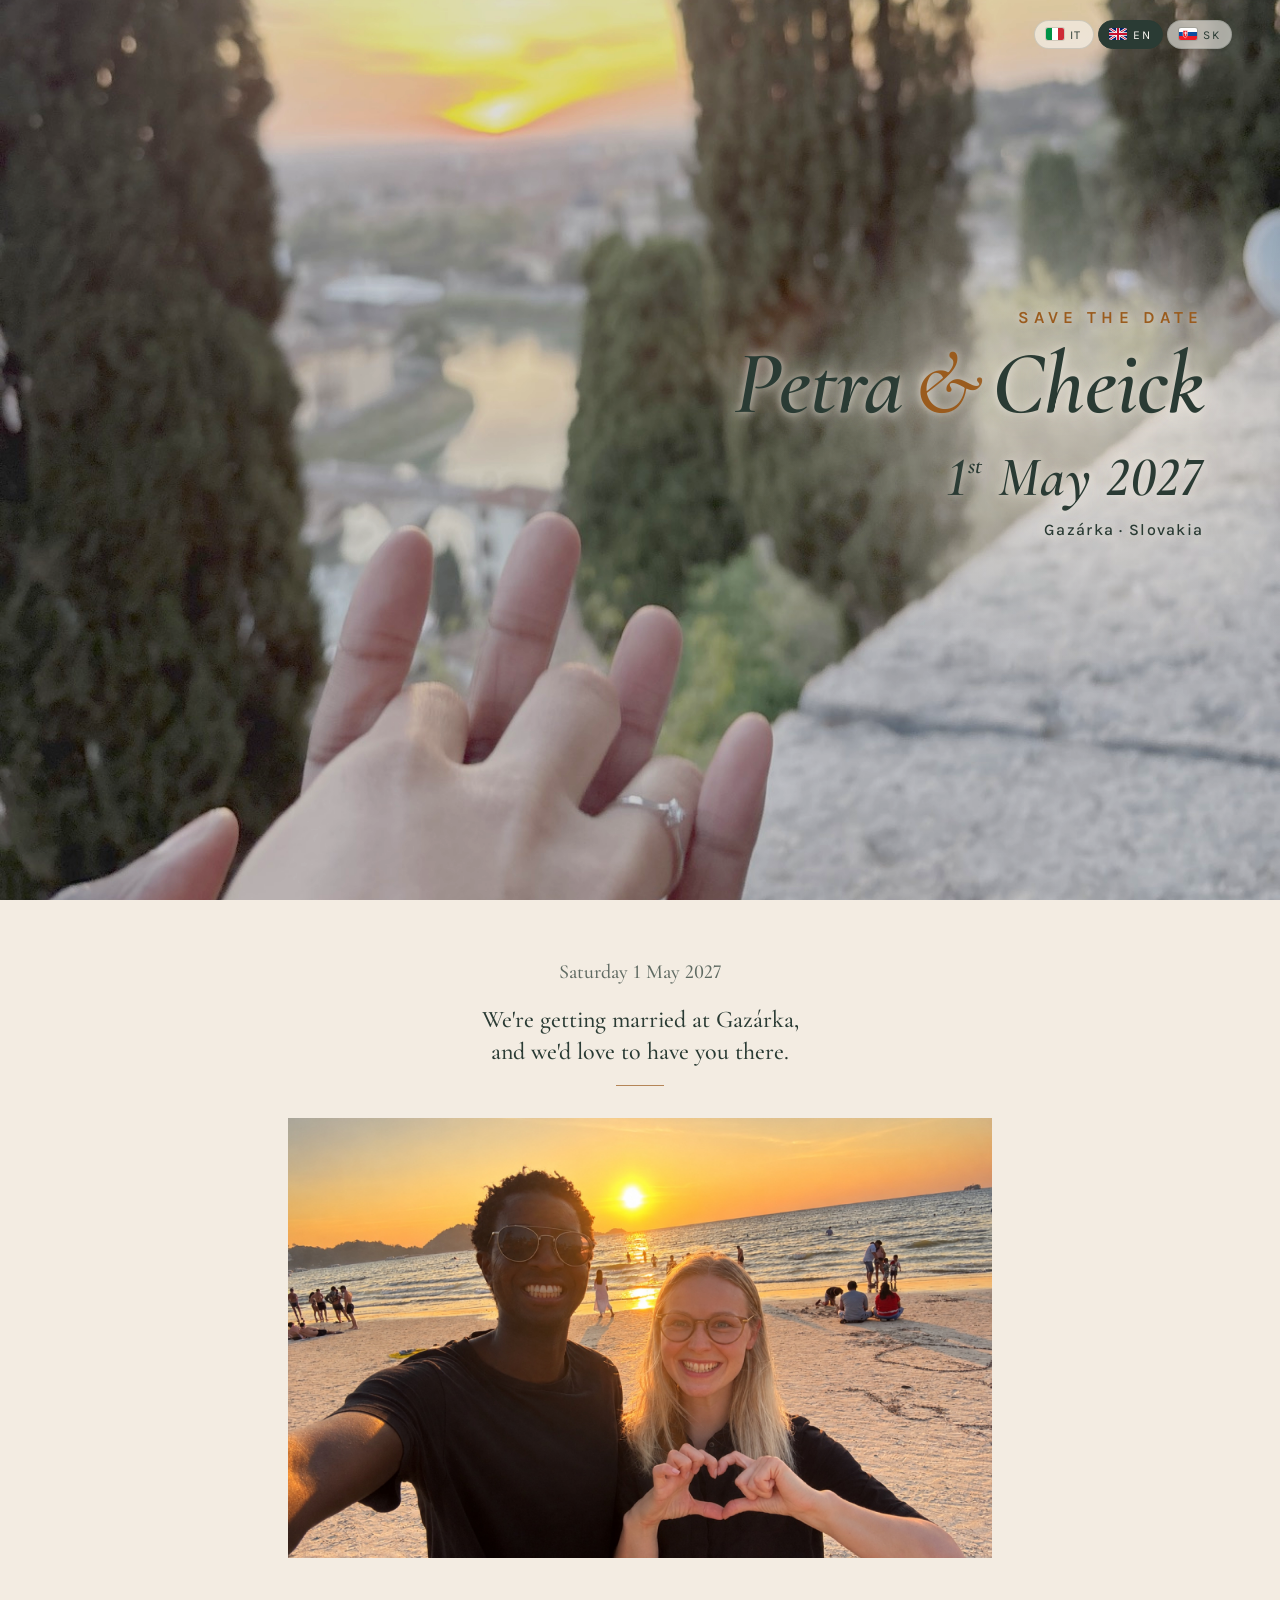
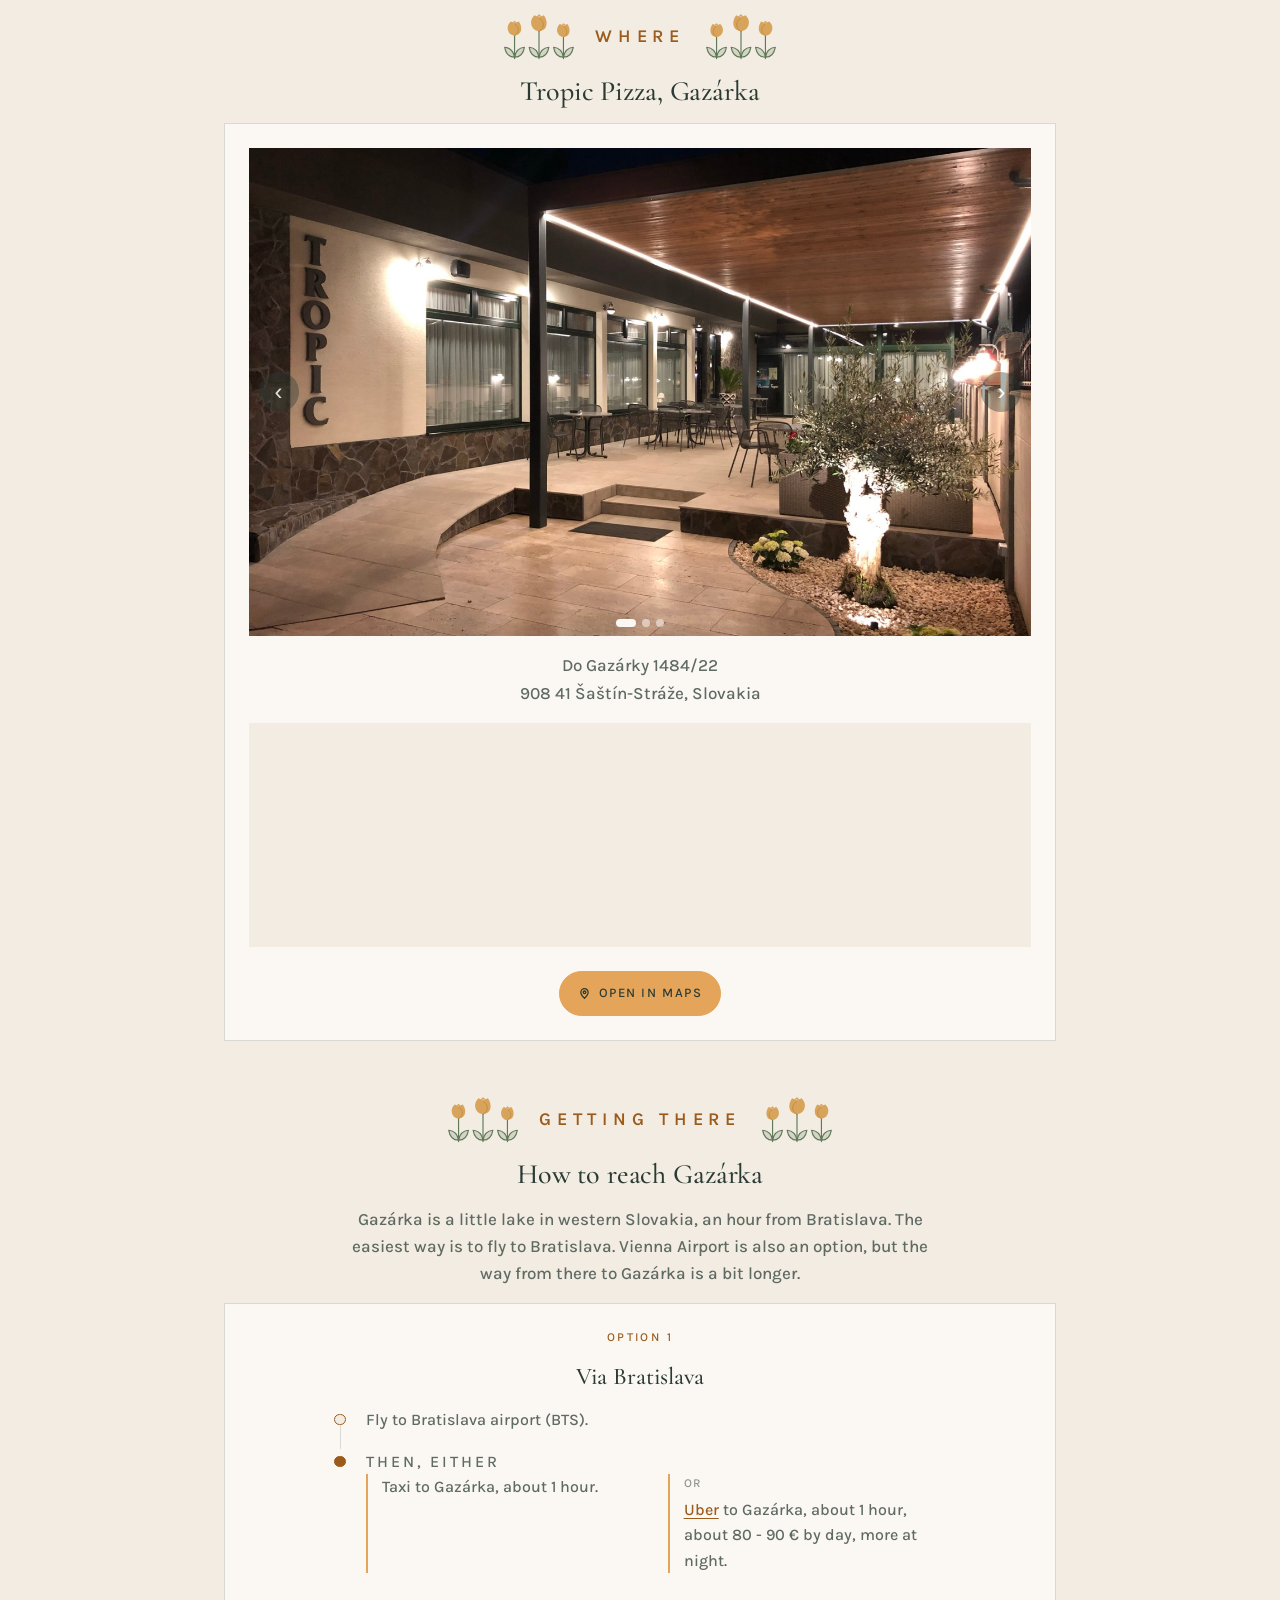
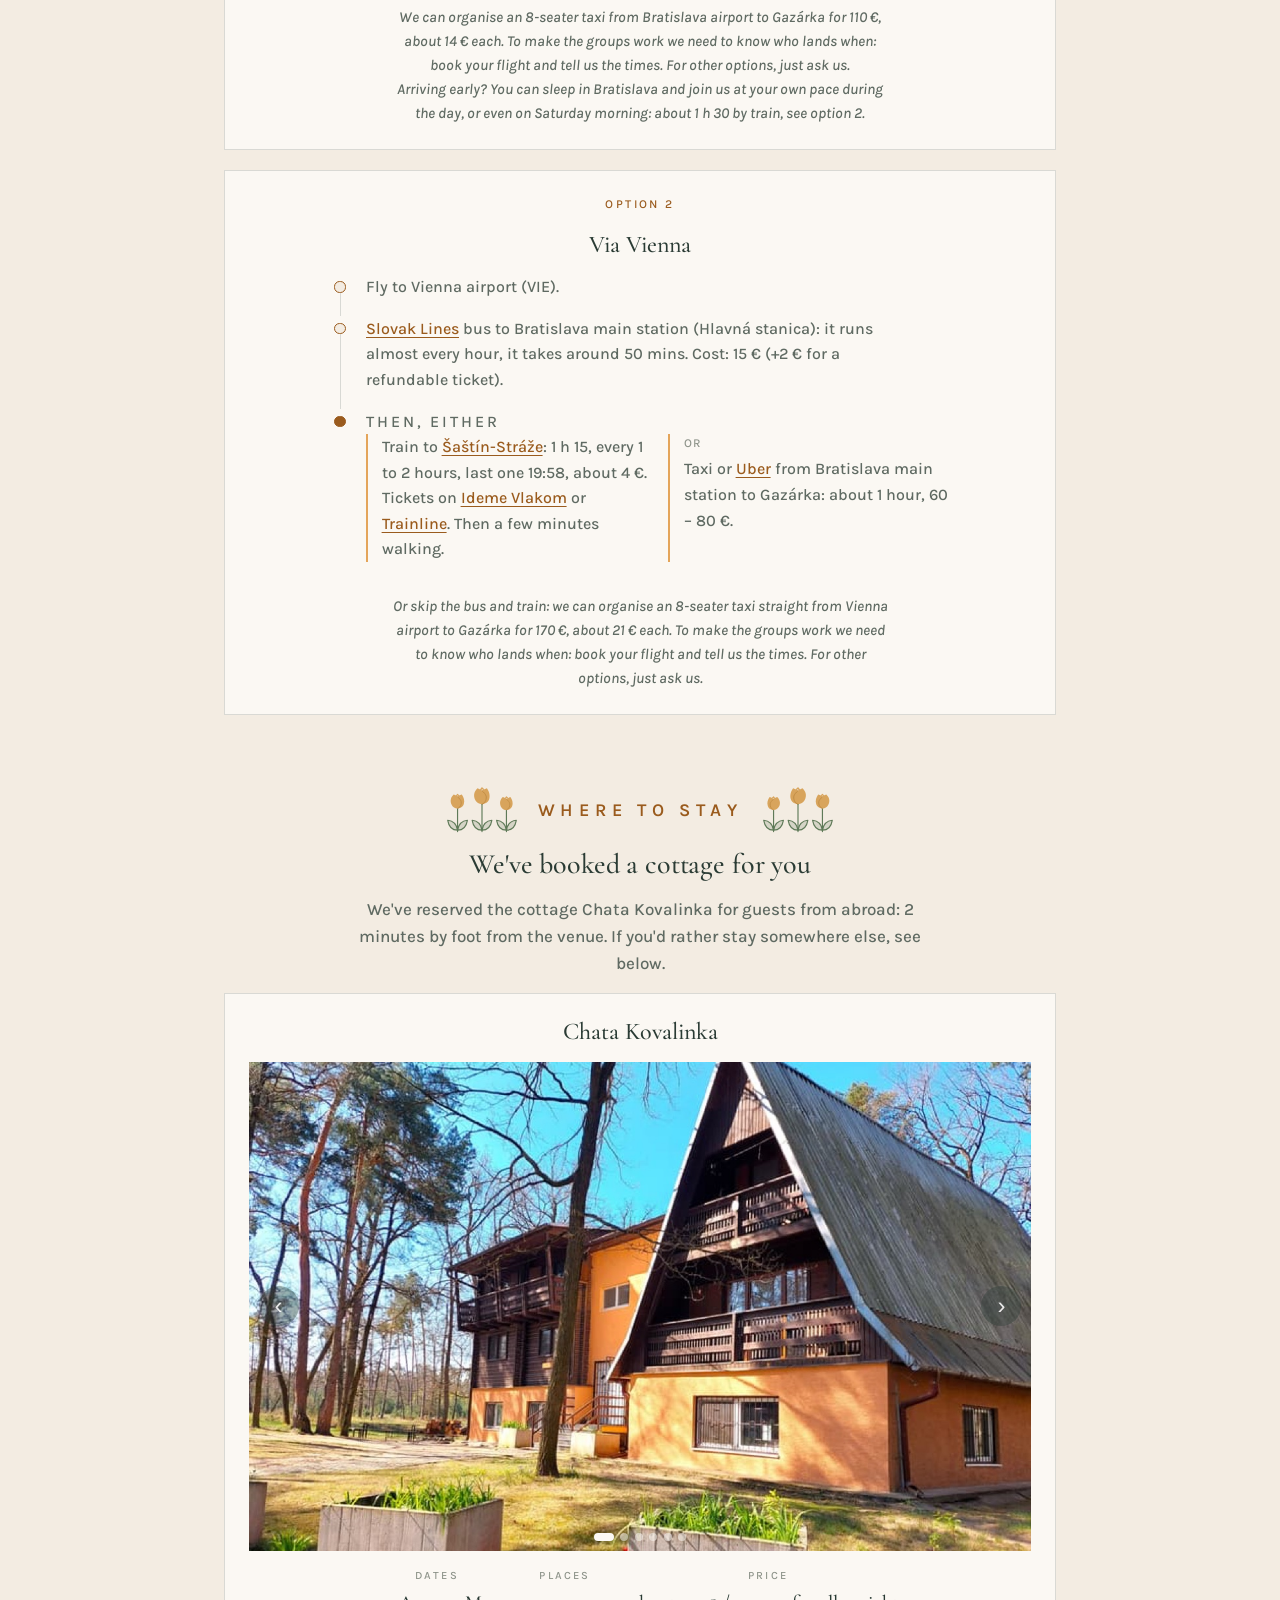
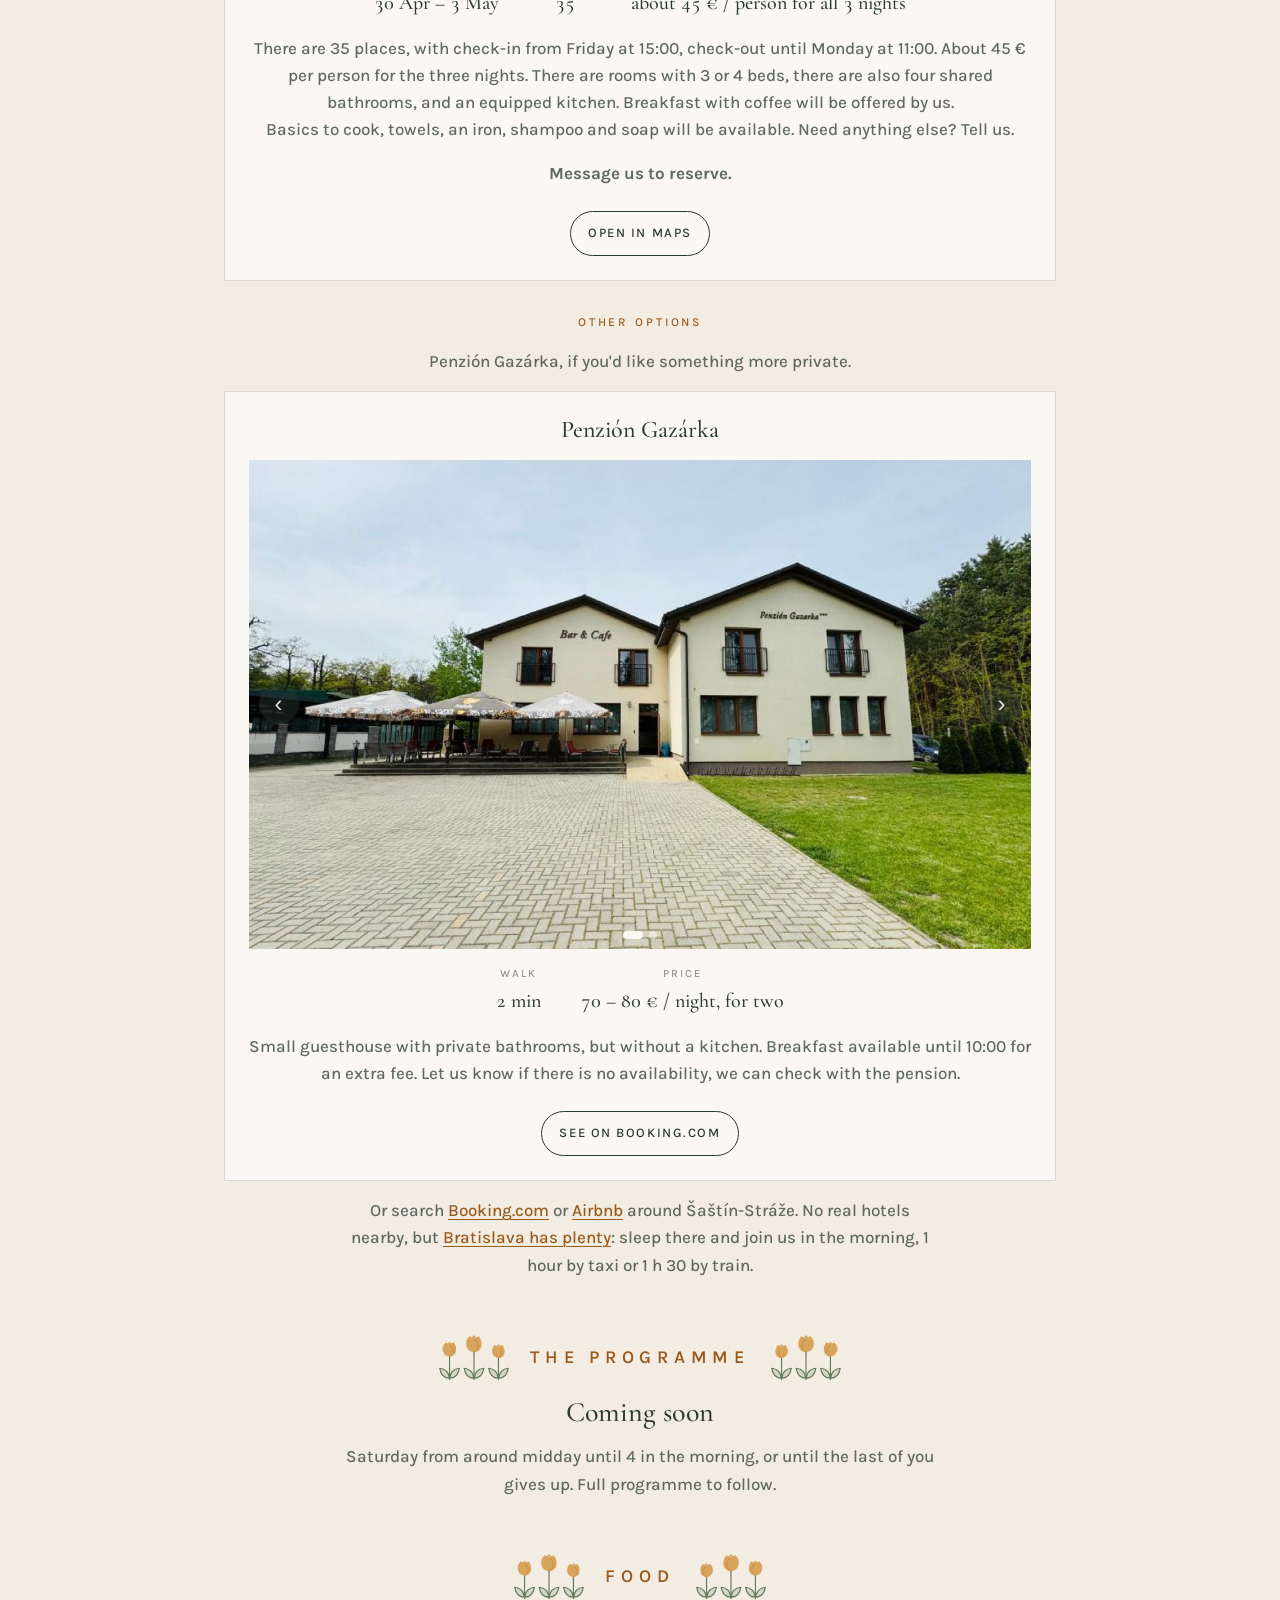
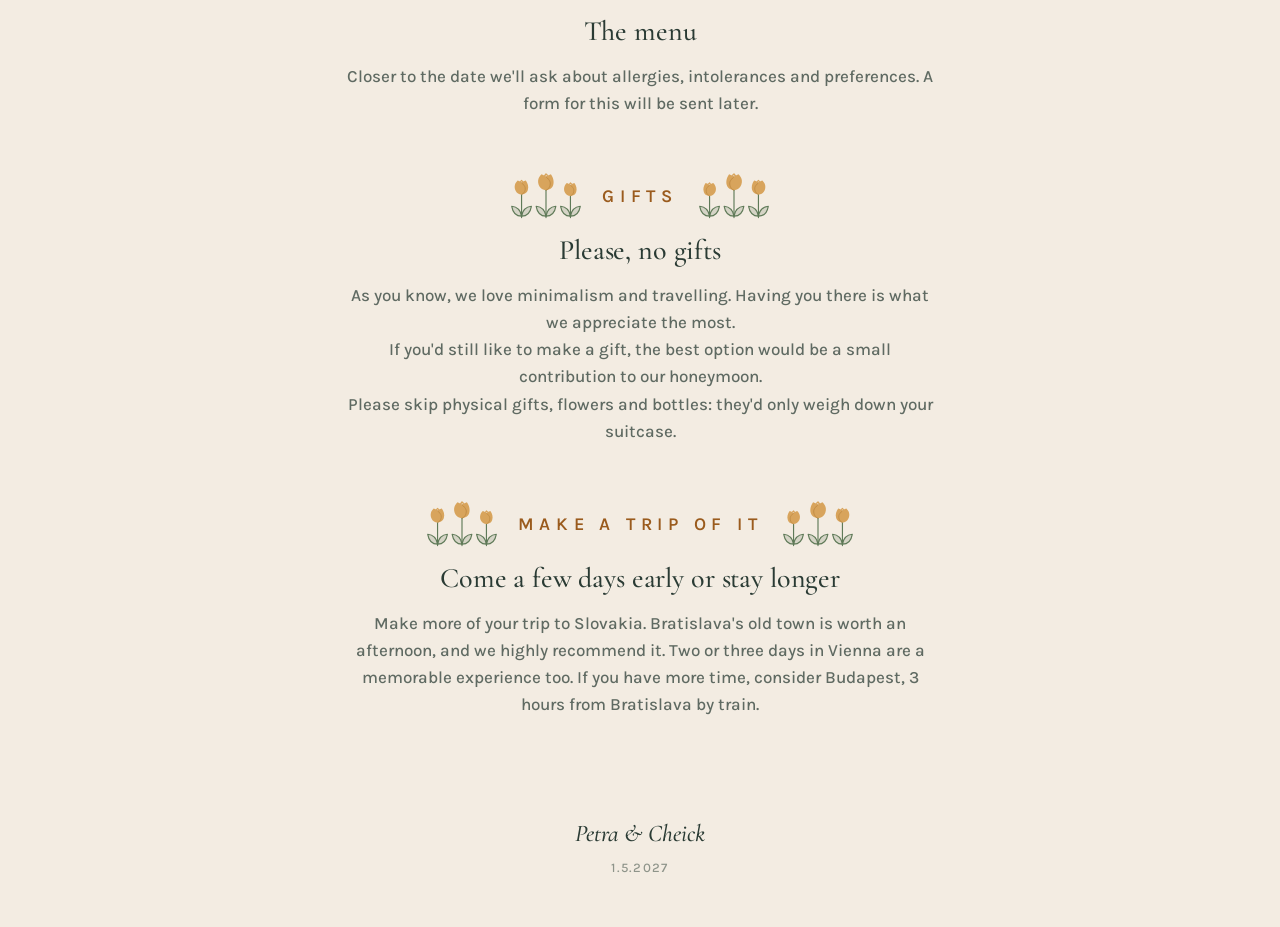
==== commit 1f631229: "fix ita, sk date, and en land at" ====
--- a/index.html
+++ b/index.html
@@ -85,6 +85,7 @@
 /* Details: venue, travel options, stay cards */
 .lead{margin:0;color:var(--muted);max-width:60ch}
 #gifts .lead{white-space:pre-line}
+.stay>p{white-space:pre-line}
 .lead ul{text-align:left;margin:0;padding-left:1.2em;display:inline-block}
 .lead li{margin:.3em 0}
 .sub{margin:1rem 0 0;font-size:.75rem;letter-spacing:.24em;text-transform:uppercase;color:var(--gold-ink)}
@@ -330,7 +331,7 @@
   document.documentElement.lang=l;
   document.querySelectorAll('[data-t]').forEach(el=>{ el.textContent=t[el.dataset.t]||''; });
   $('#dateShort').innerHTML=t.dateHero;
-  const dl=new Intl.DateTimeFormat(t.locale,{weekday:'long',day:'numeric',month:'long',year:'numeric'}).format(d);
+  const dl=t.dateLong||new Intl.DateTimeFormat(t.locale,{weekday:'long',day:'numeric',month:'long',year:'numeric'}).format(d);
   $('#dateLong').textContent=dl.charAt(0).toUpperCase()+dl.slice(1);
   const abroad=l!=='sk';
   document.querySelectorAll('.abroad').forEach(s=>{ s.hidden=!abroad; });
